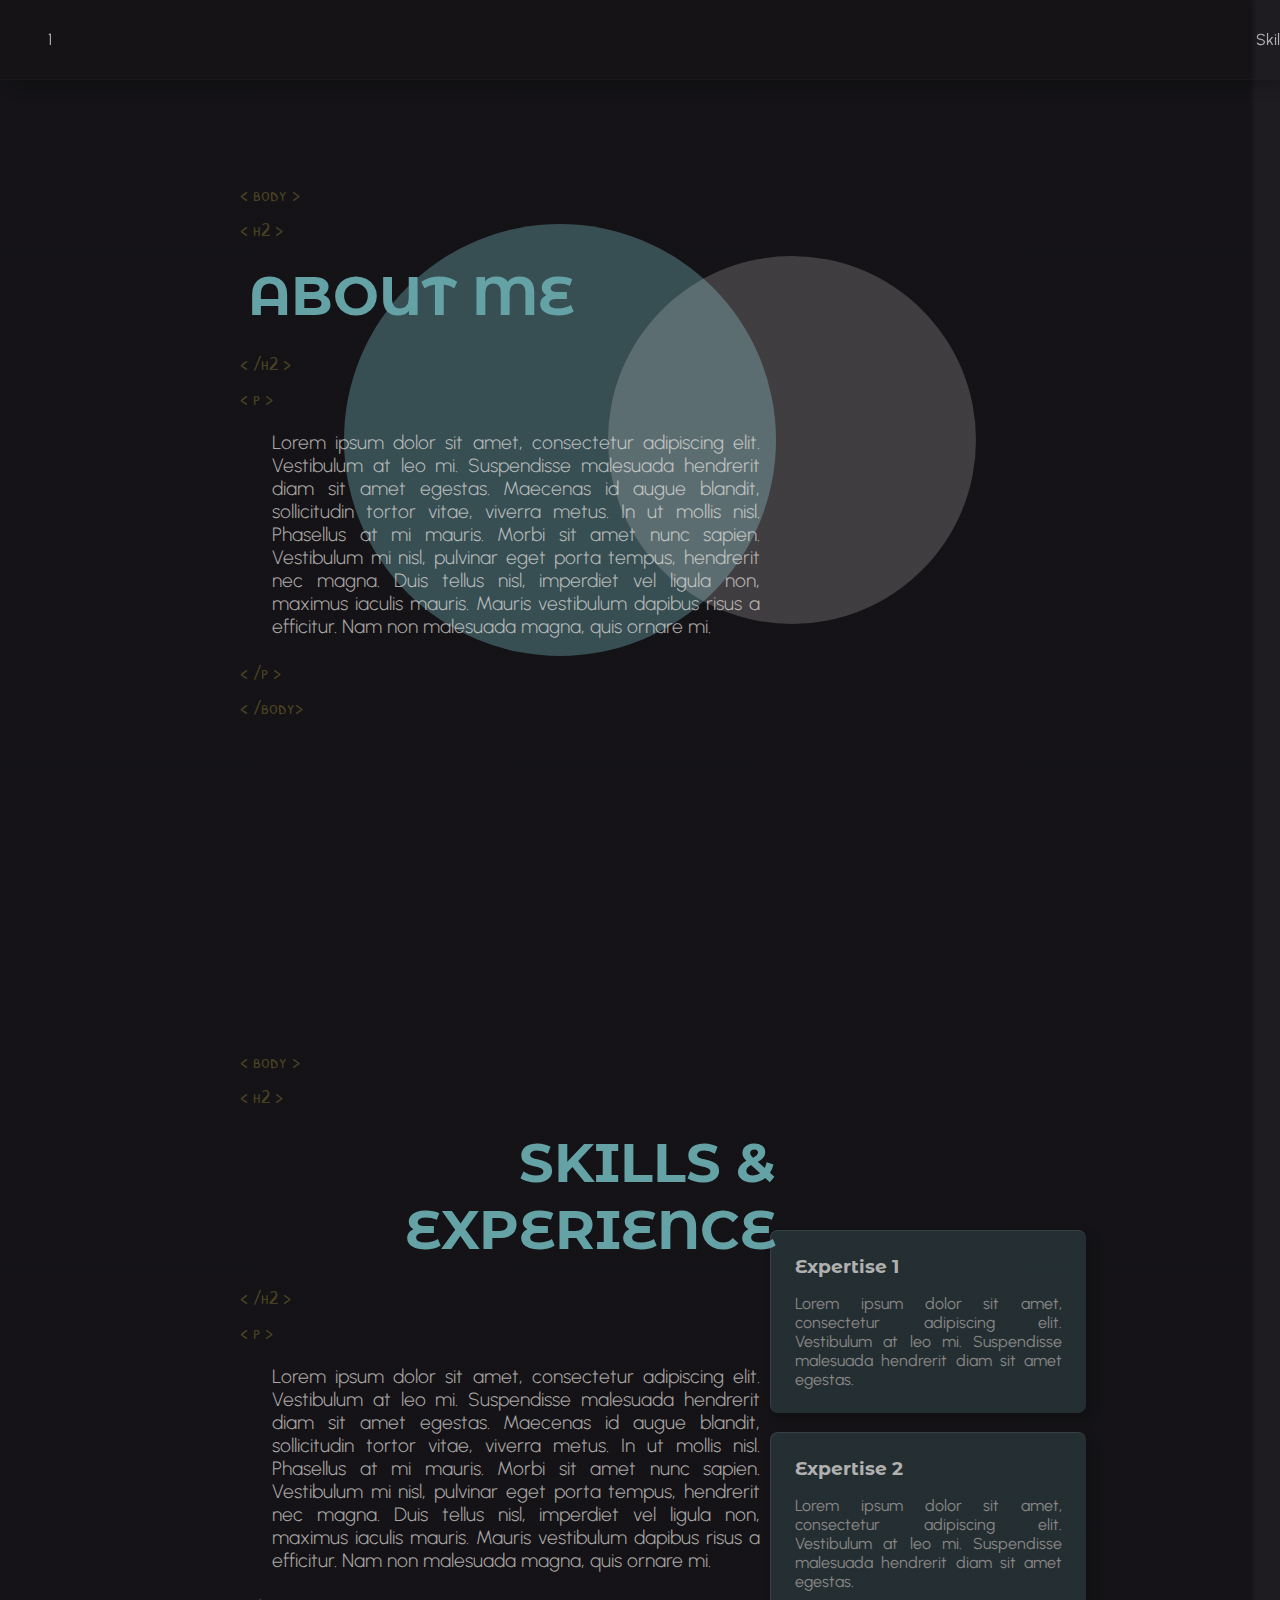
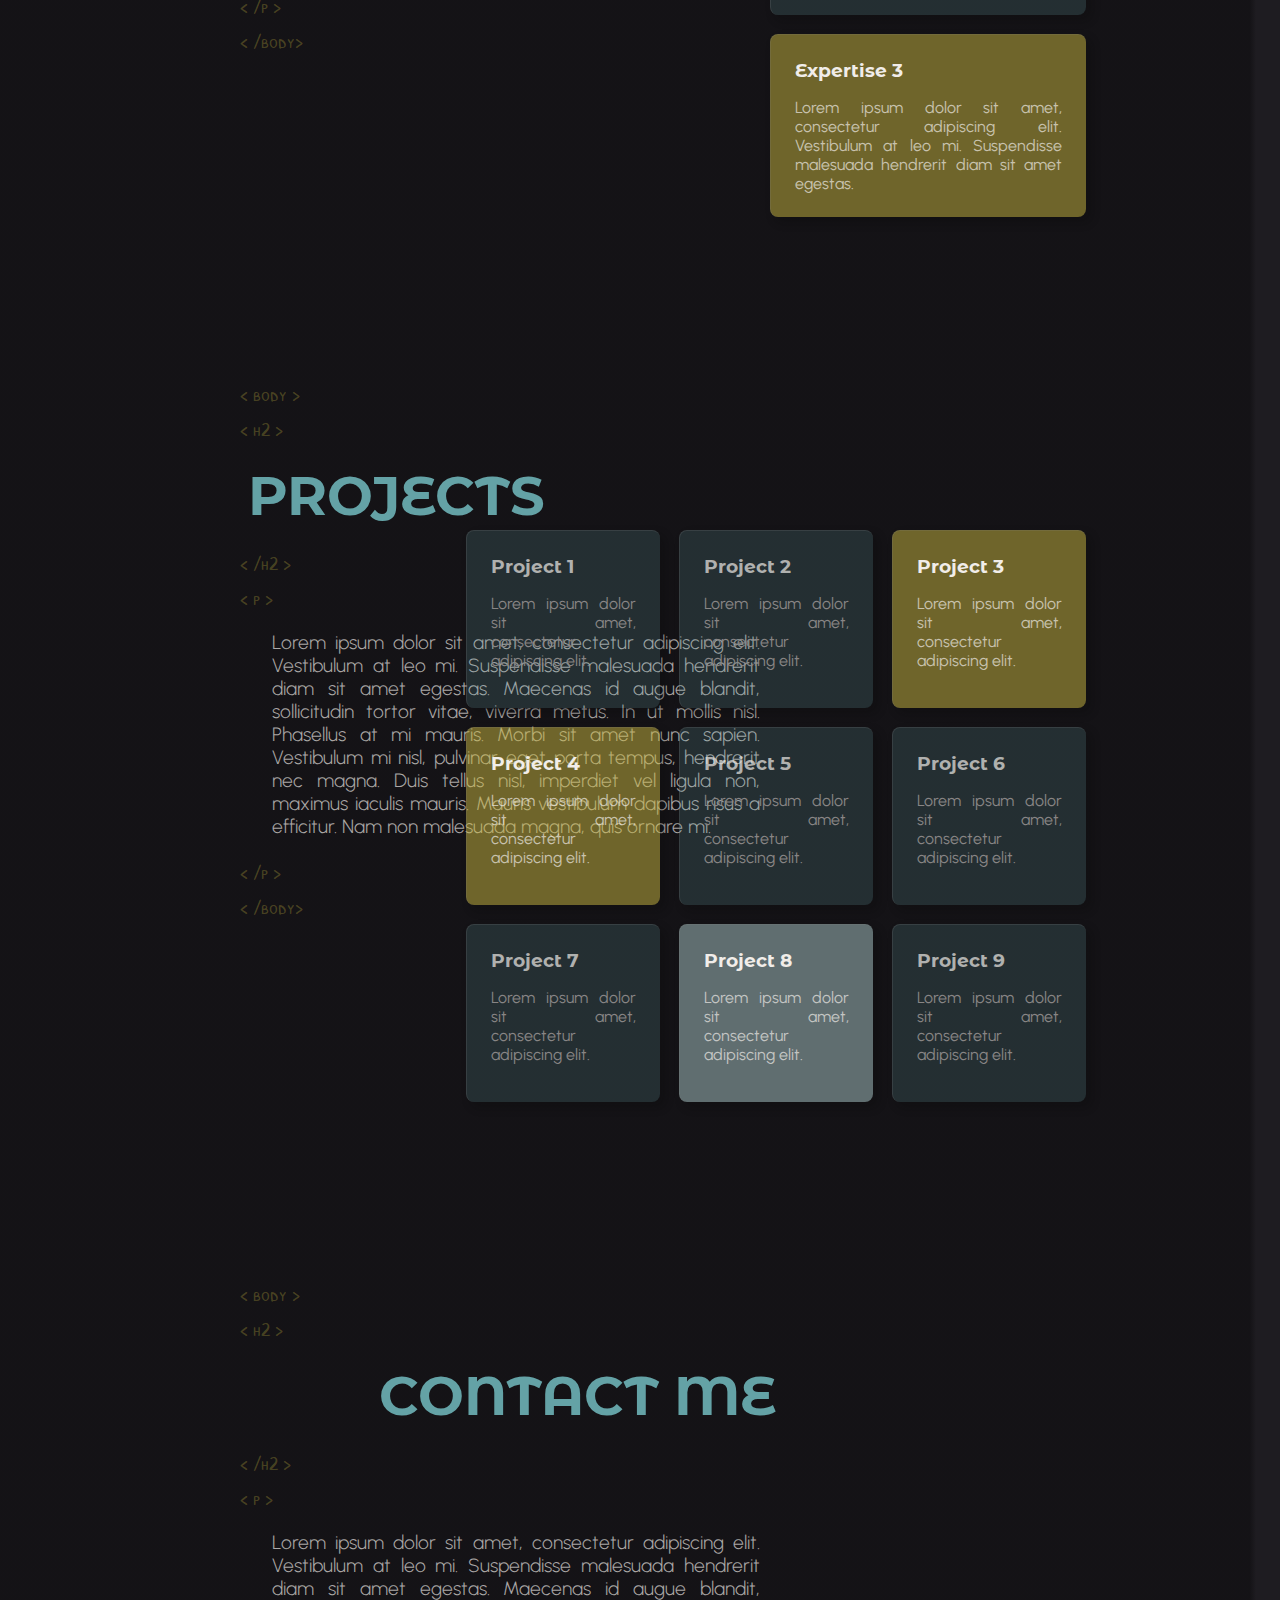
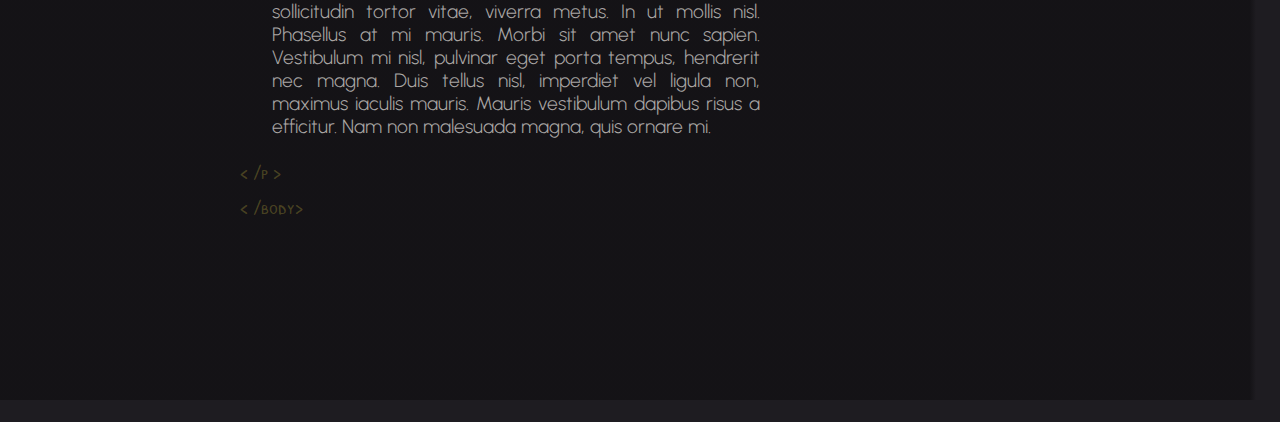
==== src/index.html @ d0320db0 "1rst version, two sided" ====
<!DOCTYPE html>
<html lang="en">
  <head>
    <meta charset="UTF-8" />
    <meta http-equiv="X-UA-Compatible" content="IE=edge" />
    <meta name="viewport" content="width=device-width, initial-scale=1.0" />
    <title>Porfolio | Noelia Ábalo</title>
    <link rel="stylesheet" href="index.css" />

    <link rel="preconnect" href="https://fonts.googleapis.com" />
    <link rel="preconnect" href="https://fonts.gstatic.com" crossorigin />
    <link
      href="https://fonts.googleapis.com/css2?family=Albert+Sans&family=Amatic+SC&family=Montserrat+Alternates&family=Roboto&family=Urbanist&display=swap"
      rel="stylesheet"
    />
  </head>

  <body>
    <header>
      <section class="nav-bar">
        <ul class="navbar-container r-sec">
          <li>1</li>
        </ul>
        <ul class="navbar-container l-sec">
          <li>Skills</li>
          <li>Projects</li>
          <li>Contact</li>
          <li>Resume</li>
        </ul>
      </section>
    </header>

    <main>
      <section class="main-page">
        <div class="grid-graphic">
          <div class="C1"></div>
          <div class="C2"></div>
        </div>
        <div class="r-sec">
          <div class="content-frame">
            <p class="back-text">< body ></p>
            <p class="back-text">< h2 ></p>

            <h2 class="title">ABOUT ME</h2>

            <p class="back-text">< /h2 ></p>
            <p class="back-text">< p ></p>
            <p class="content">
              Lorem ipsum dolor sit amet, consectetur adipiscing elit. Vestibulum at leo mi. Suspendisse malesuada
              hendrerit diam sit amet egestas. Maecenas id augue blandit, sollicitudin tortor vitae, viverra metus. In
              ut mollis nisl. Phasellus at mi mauris. Morbi sit amet nunc sapien. Vestibulum mi nisl, pulvinar eget
              porta tempus, hendrerit nec magna. Duis tellus nisl, imperdiet vel ligula non, maximus iaculis mauris.
              Mauris vestibulum dapibus risus a efficitur. Nam non malesuada magna, quis ornare mi.
            </p>
            <p class="back-text">< /p ></p>
            <p class="back-text">< /body></p>
          </div>
        </div>
      </section>

      <section class="skills-page">
        <div class="r-sec">
          <div class="content-frame">
            <p class="back-text">< body ></p>
            <p class="back-text">< h2 ></p>

            <h2 class="title reverse">SKILLS & EXPERIENCE</h2>

            <p class="back-text">< /h2 ></p>
            <p class="back-text">< p ></p>
            <p class="content">
              Lorem ipsum dolor sit amet, consectetur adipiscing elit. Vestibulum at leo mi. Suspendisse malesuada
              hendrerit diam sit amet egestas. Maecenas id augue blandit, sollicitudin tortor vitae, viverra metus. In
              ut mollis nisl. Phasellus at mi mauris. Morbi sit amet nunc sapien. Vestibulum mi nisl, pulvinar eget
              porta tempus, hendrerit nec magna. Duis tellus nisl, imperdiet vel ligula non, maximus iaculis mauris.
              Mauris vestibulum dapibus risus a efficitur. Nam non malesuada magna, quis ornare mi.
            </p>
            <p class="back-text">< /p ></p>
            <p class="back-text">< /body></p>
          </div>
        </div>
        <div class="block">
          <div class="block-expert">
            <div class="card exp">
              <h3>Expertise 1</h3>
              <p>
                Lorem ipsum dolor sit amet, consectetur adipiscing elit. Vestibulum at leo mi. Suspendisse malesuada
                hendrerit diam sit amet egestas.
              </p>
            </div>
            <div class="card exp">
              <h3>Expertise 2</h3>
              <p>
                Lorem ipsum dolor sit amet, consectetur adipiscing elit. Vestibulum at leo mi. Suspendisse malesuada
                hendrerit diam sit amet egestas.
              </p>
            </div>
            <div class="card exp accent">
              <h3 class="accent">Expertise 3</h3>
              <p class="accent">
                Lorem ipsum dolor sit amet, consectetur adipiscing elit. Vestibulum at leo mi. Suspendisse malesuada
                hendrerit diam sit amet egestas.
              </p>
            </div>
          </div>
        </div>
      </section>

      <section class="projects-page">
        <div class="r-sec">
          <div class="content-frame">
            <p class="back-text">< body ></p>
            <p class="back-text">< h2 ></p>

            <h2 class="title">PROJECTS</h2>

            <p class="back-text">< /h2 ></p>
            <p class="back-text">< p ></p>
            <p class="content">
              Lorem ipsum dolor sit amet, consectetur adipiscing elit. Vestibulum at leo mi. Suspendisse malesuada
              hendrerit diam sit amet egestas. Maecenas id augue blandit, sollicitudin tortor vitae, viverra metus. In
              ut mollis nisl. Phasellus at mi mauris. Morbi sit amet nunc sapien. Vestibulum mi nisl, pulvinar eget
              porta tempus, hendrerit nec magna. Duis tellus nisl, imperdiet vel ligula non, maximus iaculis mauris.
              Mauris vestibulum dapibus risus a efficitur. Nam non malesuada magna, quis ornare mi.
            </p>
            <p class="back-text">< /p ></p>
            <p class="back-text">< /body></p>
          </div>
        </div>
        <div class="block">
          <div class="block-projects">
            <div class="card project">
              <h3>Project 1</h3>
              <p>Lorem ipsum dolor sit amet, consectetur adipiscing elit.</p>
            </div>
            <div class="card project">
              <h3>Project 2</h3>
              <p>Lorem ipsum dolor sit amet, consectetur adipiscing elit.</p>
            </div>
            <div class="card project accent">
              <h3 class="accent">Project 3</h3>
              <p class="accent">Lorem ipsum dolor sit amet, consectetur adipiscing elit.</p>
            </div>
            <div class="card project accent">
              <h3 class="accent">Project 4</h3>
              <p class="accent">Lorem ipsum dolor sit amet, consectetur adipiscing elit.</p>
            </div>
            <div class="card project">
              <h3>Project 5</h3>
              <p>Lorem ipsum dolor sit amet, consectetur adipiscing elit.</p>
            </div>
            <div class="card project">
              <h3>Project 6</h3>
              <p>Lorem ipsum dolor sit amet, consectetur adipiscing elit.</p>
            </div>
            <div class="card project">
              <h3>Project 7</h3>
              <p>Lorem ipsum dolor sit amet, consectetur adipiscing elit.</p>
            </div>
            <div class="card project accent-2">
              <h3 class="accent">Project 8</h3>
              <p class="accent">Lorem ipsum dolor sit amet, consectetur adipiscing elit.</p>
            </div>
            <div class="card project">
              <h3>Project 9</h3>
              <p>Lorem ipsum dolor sit amet, consectetur adipiscing elit.</p>
            </div>
          </div>
        </div>
      </section>

      <section class="contact-page">
        <div class="block">
          <div class="block-maps card"></div>
        </div>
        <div class="r-sec">
          <div class="content-frame">
            <p class="back-text">< body ></p>
            <p class="back-text">< h2 ></p>

            <h2 class="title reverse">CONTACT ME</h2>

            <p class="back-text">< /h2 ></p>
            <p class="back-text">< p ></p>
            <p class="content">
              Lorem ipsum dolor sit amet, consectetur adipiscing elit. Vestibulum at leo mi. Suspendisse malesuada
              hendrerit diam sit amet egestas. Maecenas id augue blandit, sollicitudin tortor vitae, viverra metus. In
              ut mollis nisl. Phasellus at mi mauris. Morbi sit amet nunc sapien. Vestibulum mi nisl, pulvinar eget
              porta tempus, hendrerit nec magna. Duis tellus nisl, imperdiet vel ligula non, maximus iaculis mauris.
              Mauris vestibulum dapibus risus a efficitur. Nam non malesuada magna, quis ornare mi.
            </p>
            <p class="back-text">< /p ></p>
            <p class="back-text">< /body></p>
          </div>
        </div>
      </section>
    </main>

    <footer></footer>
  </body>
</html>
---- src/index.css ----
@import './styles/color-scheme.css';
@import './styles/nav-bar.css';
@import './styles/cards-graphics.css';
@import url('https://fonts.googleapis.com/css2?family=Albert+Sans&family=Patrick+Hand+SC&family=Amatic+SC&family=Montserrat+Alternates&family=Roboto&family=Urbanist:wght@300;400&display=swap');

/*  GENERALS  */
* {
  box-sizing: border-box;
  margin: 0;
  padding: 0;
}
body {
  display: flex;
  flex-direction: column;
  justify-content: center;
  width: 100%;
  background-color: var(--primary);
  overflow-x: hidden;
}
*[class*='-page'] {
  display: flex;
  width: 100%;
  height: 100vh;
}

/*  BACKGROUND LAYOUT  */
.r-sec {
  display: flex;
  align-items: center;
  height: 100%;
  min-width: 78.5rem;
  width: 78.5rem;
  background-image: linear-gradient(90deg, var(--primary-dark-50) 99.5%, transparent);
}
.l-sec {
  display: flex;
  flex: 100%;
}

/*  CONTENT PARAGRAPH */
.content-frame {
  display: flex;
  flex-direction: column;
  width: 600px;
  margin-top: 0rem;
  margin-left: 14rem;
  position: relative;
}
.back-text {
  color: var(--accent-30);
  font-family: var(--font-casual);
  padding: 0.25rem 1rem 0.25rem 1rem;
  font-size: 1.25rem;
}
.title {
  font-family: var(--font-accent);
  color: var(--secondary);
  font-size: 3.4rem;
  padding: 1rem 1.5rem 1rem 1.5rem;
}
.content {
  text-align: justify;
  font-size: 1.2rem;
  padding: 1rem 4rem 1rem 3rem;
  color: var(--baseline-70);
  font-family: var(--font-primary);
  font-weight: 300;
}
.reverse {
  padding: 1rem 3rem 1rem 1.5rem;
  direction: rtl;
}
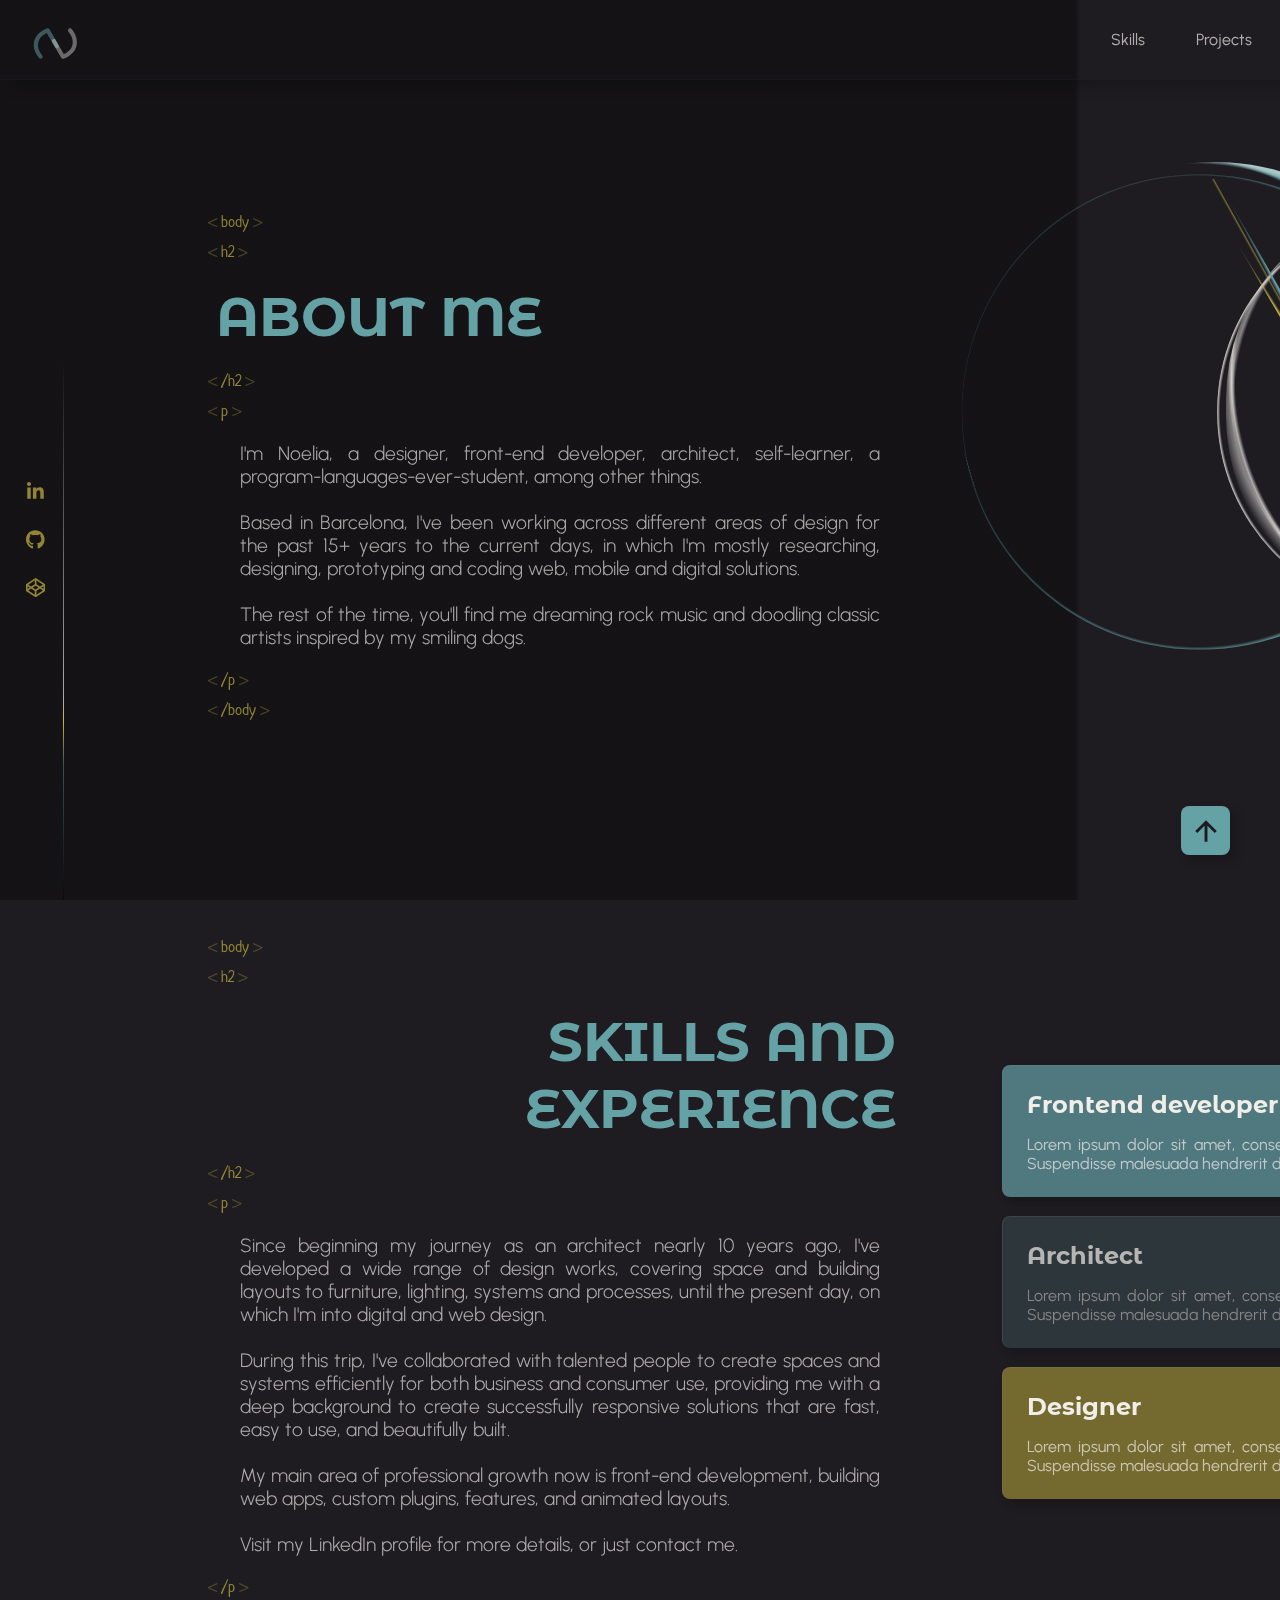
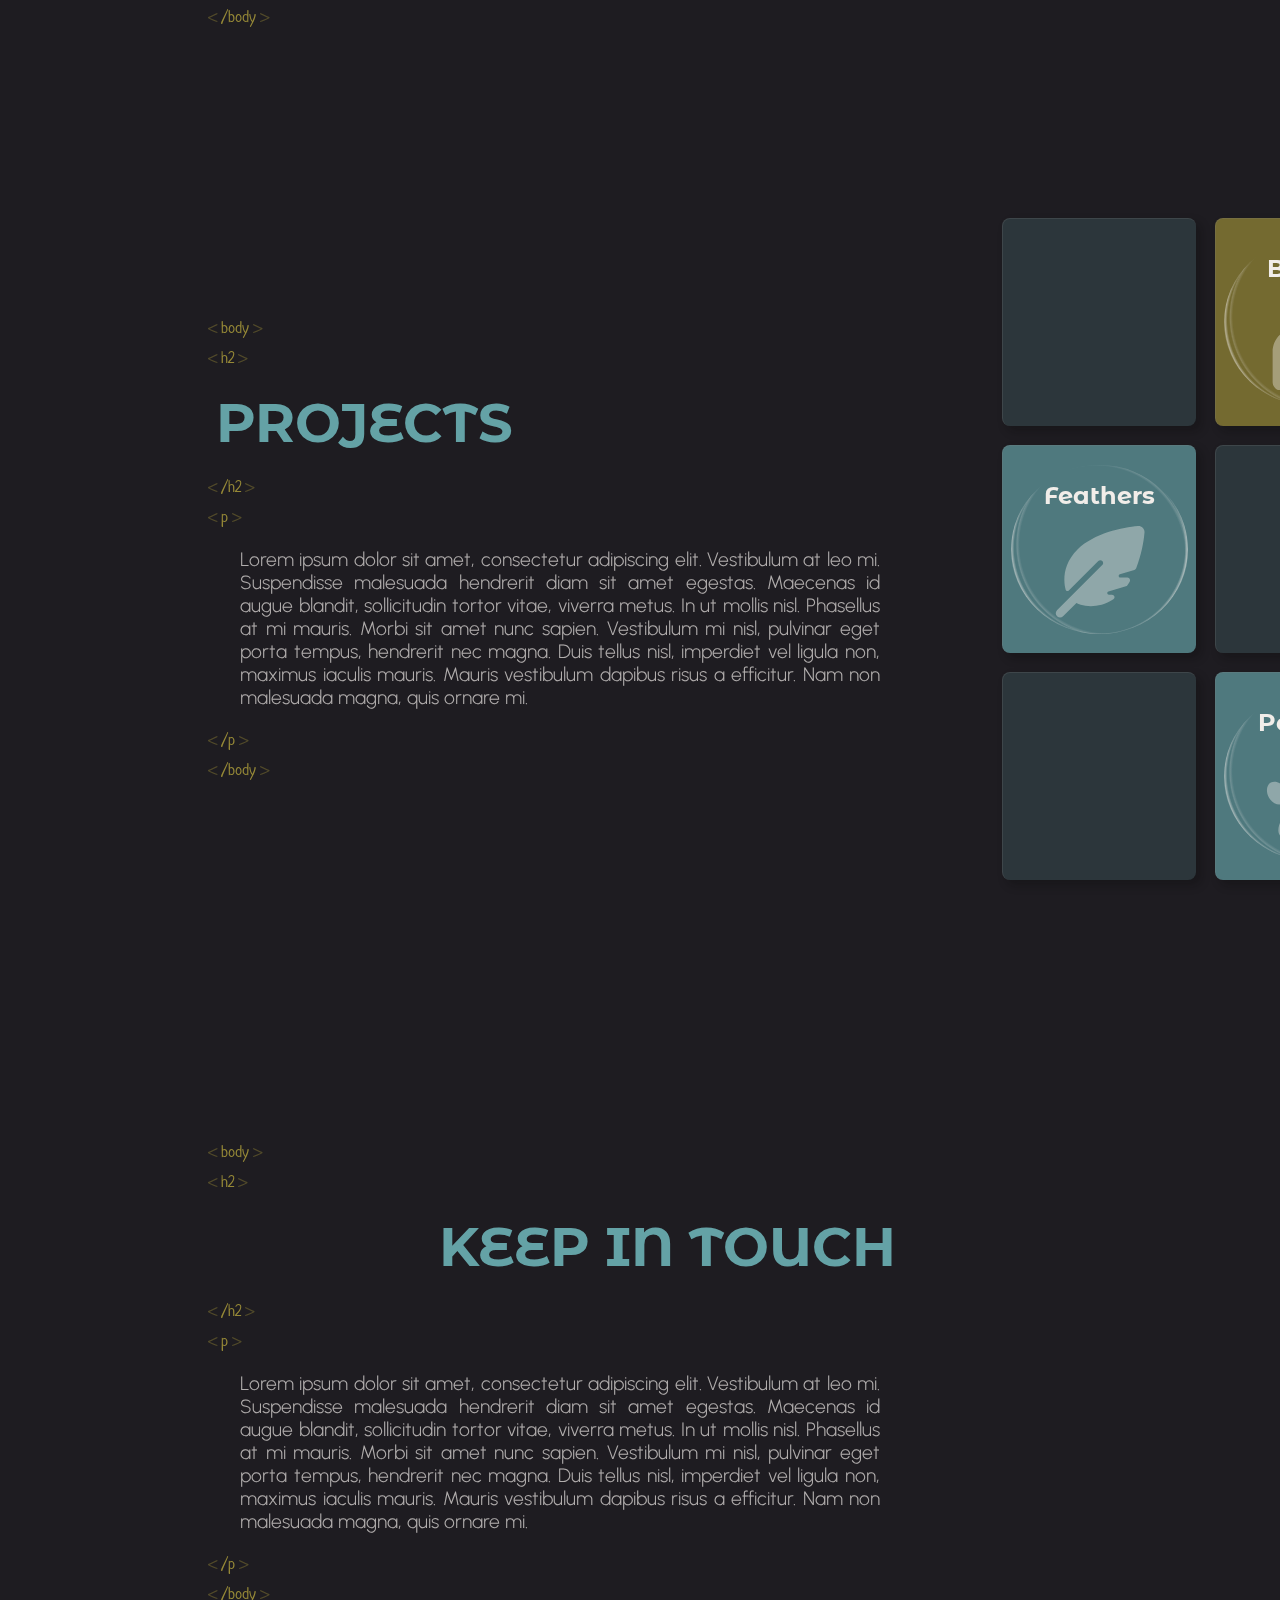
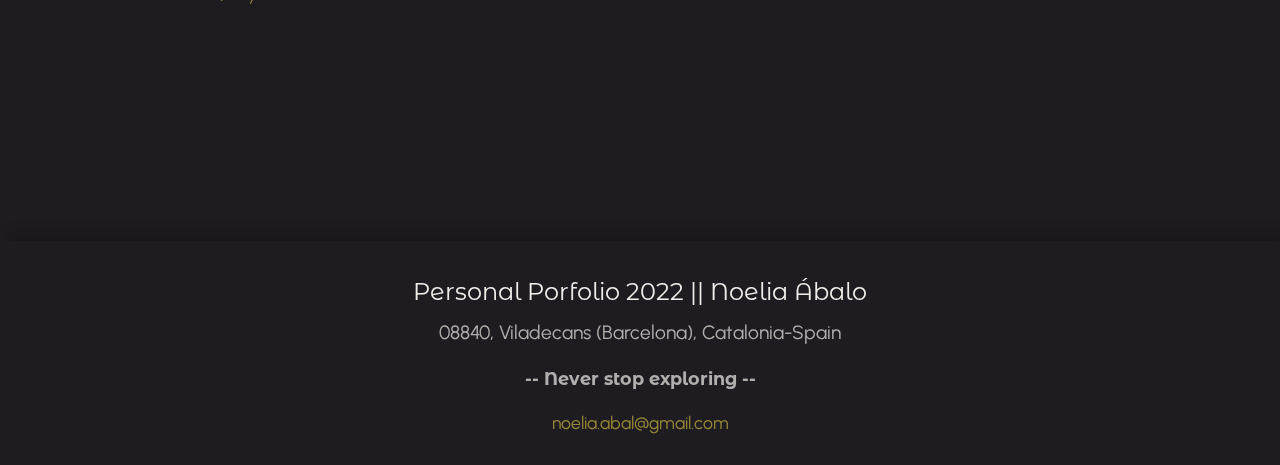
==== commit 581255db: "Layout sketch" ====
--- a/src/index.html
+++ b/src/index.html
@@ -10,8 +10,12 @@
     <link rel="preconnect" href="https://fonts.googleapis.com" />
     <link rel="preconnect" href="https://fonts.gstatic.com" crossorigin />
     <link
-      href="https://fonts.googleapis.com/css2?family=Albert+Sans&family=Amatic+SC&family=Montserrat+Alternates&family=Roboto&family=Urbanist&display=swap"
+      href="https://fonts.googleapis.com/css2?family=Albert+Sans&family=Amatic+SC&family=Montserrat+Alternates&family=Neucha&family=Patrick+Hand+SC&family=Roboto&family=Urbanist:wght@300;400&display=swap"
       rel="stylesheet"
+    />
+    <link
+      rel="stylesheet"
+      href="https://fonts.googleapis.com/css2?family=Material+Symbols+Outlined:opsz,wght,FILL,GRAD@20..48,100..700,0..1,-50..200"
     />
   </head>
 
@@ -19,32 +23,168 @@
     <header>
       <section class="nav-bar">
         <ul class="navbar-container r-sec">
-          <li>1</li>
+          <li>
+            <a href="#main">
+              <svg class="logo" viewBox="-25 -100 712 712">
+                <g
+                  inkscape:groupmode="layer"
+                  id="layer1"
+                  inkscape:label="Layer 1"
+                  transform="rotate(15,113.74948,6.2664893)"
+                >
+                  <path
+                    class="path1"
+                    d="m 221.49824,436.90435 c -7.7,1.3 -15.6,-0.5 -22.1,-5 -83.12994,-58.7 -128.959902,-136.4 -128.959902,-219.5 0,-81.4 45.829962,-158.959958 128.959902,-217.6899573 5.7,-4.009998 12.6,-5.8799977 19.6,-5.2899977 6.9,0.5899997 13.4,3.5999987 18.3,8.5099973 l 183.4,182.6699577 c 5.6,5.5 8.7,13 8.7,20.9 0.1,6.9 -3,15.3 -8.6,20.9 -5.5,5.5 -13,8.7 -20.9,8.7 -7.8,0 -16.2,-3.1 -20.9,-8.6 l -165.1,-164.499957 c -54.6,45.199967 -84.26995,99.199957 -84.26995,154.399957 0,63.4 36.86995,124 103.06995,171.1 7.3,4.6 11.6,11.4 13,19.2 1.3,7.7 -0.5,15.7 -5,22.1 -4.5,6.4 -11.4,10.7 -19.2,12.1 z"
+                    id="path2-2"
+                    sodipodi:nodetypes="ccscccccssccsccsc"
+                    fill="#64a1a680"
+                  />
+                  <path
+                    class="path2"
+                    d="m 519.45133,-92.804154 c 7.7,-1.3 15.6,0.5 22.1,5 83.13,58.700005 128.96,136.400009 128.96,219.499934 0,81.4 -45.83,158.95999 -128.96,217.68999 -5.7,4.01 -12.6,5.88 -19.6,5.29 -6.9,-0.59 -13.4,-3.6 -18.3,-8.51 l -183.4,-182.66999 c -5.6,-5.5 -8.7,-13 -8.7,-20.9 -0.1,-6.9 3,-15.3 8.6,-20.9 5.5,-5.5 13,-8.7 20.9,-8.7 7.8,0 16.2,3.1 20.9,8.6 l 165.1,164.5 c 54.6,-45.2 84.27,-99.2 84.27,-154.4 0,-63.399929 -36.87,-123.9999263 -103.07,-171.099929 -7.3,-4.6 -11.6,-11.4 -13,-19.2 -1.3,-7.7 0.5,-15.7 5,-22.100005 4.5,-6.4 11.4,-10.7 19.2,-12.1 z"
+                    id="path1104"
+                    sodipodi:nodetypes="ccscccccssccsccsc"
+                    fill="#f1ede966"
+                  />
+                </g>
+              </svg>
+            </a>
+          </li>
         </ul>
         <ul class="navbar-container l-sec">
-          <li>Skills</li>
-          <li>Projects</li>
-          <li>Contact</li>
-          <li>Resume</li>
+          <li><a href="#skills">Skills</a></li>
+          <li><a href="#projects">Projects</a></li>
+          <li><a href="#contact">Contact</a></li>
+          <li><a href="#contact">Resume</a></li>
         </ul>
       </section>
     </header>
 
-    <main>
-      <section class="main-page">
-        <div class="grid-graphic">
-          <div class="C1"></div>
-          <div class="C2"></div>
-        </div>
-        <div class="r-sec">
+    <main class="wrapper">
+      <div class="background">
+        <div class="r-sec"></div>
+        <div class="l-sec"></div>
+      </div>
+      <div class="social-bar">
+        <ul class="social-container">
+          <li class="linkedin-icon">
+            <svg xmlns="http://www.w3.org/2000/svg" viewBox="0 0 448 512">
+              <!--! Font Awesome Pro 6.2.0 by @fontawesome - https://fontawesome.com License - https://fontawesome.com/license (Commercial License) Copyright 2022 Fonticons, Inc. -->
+              <path
+                d="M100.28 448H7.4V148.9h92.88zM53.79 108.1C24.09 108.1 0 83.5 0 53.8a53.79 53.79 0 0 1 107.58 0c0 29.7-24.1 54.3-53.79 54.3zM447.9 448h-92.68V302.4c0-34.7-.7-79.2-48.29-79.2-48.29 0-55.69 37.7-55.69 76.7V448h-92.78V148.9h89.08v40.8h1.3c12.4-23.5 42.69-48.3 87.88-48.3 94 0 111.28 61.9 111.28 142.3V448z"
+              />
+            </svg>
+          </li>
+          <li class="github-icon">
+            <svg xmlns="http://www.w3.org/2000/svg" viewBox="0 0 496 512">
+              <!--! Font Awesome Pro 6.2.0 by @fontawesome - https://fontawesome.com License - https://fontawesome.com/license (Commercial License) Copyright 2022 Fonticons, Inc. -->
+              <path
+                d="M165.9 397.4c0 2-2.3 3.6-5.2 3.6-3.3.3-5.6-1.3-5.6-3.6 0-2 2.3-3.6 5.2-3.6 3-.3 5.6 1.3 5.6 3.6zm-31.1-4.5c-.7 2 1.3 4.3 4.3 4.9 2.6 1 5.6 0 6.2-2s-1.3-4.3-4.3-5.2c-2.6-.7-5.5.3-6.2 2.3zm44.2-1.7c-2.9.7-4.9 2.6-4.6 4.9.3 2 2.9 3.3 5.9 2.6 2.9-.7 4.9-2.6 4.6-4.6-.3-1.9-3-3.2-5.9-2.9zM244.8 8C106.1 8 0 113.3 0 252c0 110.9 69.8 205.8 169.5 239.2 12.8 2.3 17.3-5.6 17.3-12.1 0-6.2-.3-40.4-.3-61.4 0 0-70 15-84.7-29.8 0 0-11.4-29.1-27.8-36.6 0 0-22.9-15.7 1.6-15.4 0 0 24.9 2 38.6 25.8 21.9 38.6 58.6 27.5 72.9 20.9 2.3-16 8.8-27.1 16-33.7-55.9-6.2-112.3-14.3-112.3-110.5 0-27.5 7.6-41.3 23.6-58.9-2.6-6.5-11.1-33.3 2.6-67.9 20.9-6.5 69 27 69 27 20-5.6 41.5-8.5 62.8-8.5s42.8 2.9 62.8 8.5c0 0 48.1-33.6 69-27 13.7 34.7 5.2 61.4 2.6 67.9 16 17.7 25.8 31.5 25.8 58.9 0 96.5-58.9 104.2-114.8 110.5 9.2 7.9 17 22.9 17 46.4 0 33.7-.3 75.4-.3 83.6 0 6.5 4.6 14.4 17.3 12.1C428.2 457.8 496 362.9 496 252 496 113.3 383.5 8 244.8 8zM97.2 352.9c-1.3 1-1 3.3.7 5.2 1.6 1.6 3.9 2.3 5.2 1 1.3-1 1-3.3-.7-5.2-1.6-1.6-3.9-2.3-5.2-1zm-10.8-8.1c-.7 1.3.3 2.9 2.3 3.9 1.6 1 3.6.7 4.3-.7.7-1.3-.3-2.9-2.3-3.9-2-.6-3.6-.3-4.3.7zm32.4 35.6c-1.6 1.3-1 4.3 1.3 6.2 2.3 2.3 5.2 2.6 6.5 1 1.3-1.3.7-4.3-1.3-6.2-2.2-2.3-5.2-2.6-6.5-1zm-11.4-14.7c-1.6 1-1.6 3.6 0 5.9 1.6 2.3 4.3 3.3 5.6 2.3 1.6-1.3 1.6-3.9 0-6.2-1.4-2.3-4-3.3-5.6-2z"
+              />
+            </svg>
+          </li>
+          <li class="codepen-icon">
+            <svg xmlns="http://www.w3.org/2000/svg" viewBox="0 0 512 512">
+              <!--! Font Awesome Pro 6.2.0 by @fontawesome - https://fontawesome.com License - https://fontawesome.com/license (Commercial License) Copyright 2022 Fonticons, Inc. -->
+              <path
+                d="M502.285 159.704l-234-156c-7.987-4.915-16.511-4.96-24.571 0l-234 156C3.714 163.703 0 170.847 0 177.989v155.999c0 7.143 3.714 14.286 9.715 18.286l234 156.022c7.987 4.915 16.511 4.96 24.571 0l234-156.022c6-3.999 9.715-11.143 9.715-18.286V177.989c-.001-7.142-3.715-14.286-9.716-18.285zM278 63.131l172.286 114.858-76.857 51.429L278 165.703V63.131zm-44 0v102.572l-95.429 63.715-76.857-51.429L234 63.131zM44 219.132l55.143 36.857L44 292.846v-73.714zm190 229.715L61.714 333.989l76.857-51.429L234 346.275v102.572zm22-140.858l-77.715-52 77.715-52 77.715 52-77.715 52zm22 140.858V346.275l95.429-63.715 76.857 51.429L278 448.847zm190-156.001l-55.143-36.857L468 219.132v73.714z"
+              />
+            </svg>
+          </li>
+        </ul>
+        <div class="line"></div>
+      </div>
+
+      <div class="c-area">
+        <section id="main" class="main-page">
           <div class="content-frame">
-            <p class="back-text">< body ></p>
-            <p class="back-text">< h2 ></p>
+            <p class="back-text">< <span>body</span> ></p>
+            <p class="back-text">< <span>h2</span> ></p>
 
             <h2 class="title">ABOUT ME</h2>
 
-            <p class="back-text">< /h2 ></p>
-            <p class="back-text">< p ></p>
+            <p class="back-text">< <span>/h2</span> ></p>
+            <p class="back-text">< <span>p </span>></p>
+            <p class="content">
+              I'm Noelia, a designer, front-end developer, architect, self-learner, a program-languages-ever-student,
+              among other things. <br /><br />
+              Based in Barcelona, I've been working across different areas of design for the past 15+ years to the
+              current days, in which I'm mostly researching, designing, prototyping and coding web, mobile and digital
+              solutions.
+              <br /><br />
+              The rest of the time, you'll find me dreaming rock music and doodling classic artists inspired by my
+              smiling dogs.
+            </p>
+            <p class="back-text">< <span>/p </span>></p>
+            <p class="back-text">< <span>/body </span>></p>
+          </div>
+          <div class="grid-graphic">
+            <div class="C1"></div>
+            <div class="C2"></div>
+            <div class="L1"></div>
+            <div class="L2"></div>
+            <div class="LD"></div>
+          </div>
+        </section>
+
+        <section id="skills" class="skills-page">
+          <div class="content-frame">
+            <p class="back-text">< <span>body</span> ></p>
+            <p class="back-text">< <span>h2</span> ></p>
+
+            <h2 class="title reverse">SKILLS AND EXPERIENCE</h2>
+
+            <p class="back-text">< <span>/h2</span> ></p>
+            <p class="back-text">< <span>p </span>></p>
+            <p class="content">
+              Since beginning my journey as an architect nearly 10 years ago, I've developed a wide range of design
+              works, covering space and building layouts to furniture, lighting, systems and processes, until the
+              present day, on which I'm into digital and web design.<br /><br />
+              During this trip, I've collaborated with talented people to create spaces and systems efficiently for both
+              business and consumer use, providing me with a deep background to create successfully responsive solutions
+              that are fast, easy to use, and beautifully built.<br /><br />
+              My main area of professional growth now is front-end development, building web apps, custom plugins,
+              features, and animated layouts.<br /><br />
+              Visit my LinkedIn profile for more details, or just contact me.
+            </p>
+            <p class="back-text">< <span>/p </span>></p>
+            <p class="back-text">< <span>/body </span>></p>
+          </div>
+
+          <div class="block-expert">
+            <div class="card exp accent-2">
+              <h3 class="accent">Frontend developer</h3>
+              <p class="accent">
+                Lorem ipsum dolor sit amet, consectetur adipiscing elit. Vestibulum at leo mi. Suspendisse malesuada
+                hendrerit diam sit amet egestas.
+              </p>
+            </div>
+            <div class="card exp">
+              <h3>Architect</h3>
+              <p>
+                Lorem ipsum dolor sit amet, consectetur adipiscing elit. Vestibulum at leo mi. Suspendisse malesuada
+                hendrerit diam sit amet egestas.
+              </p>
+            </div>
+            <div class="card exp accent">
+              <h3 class="accent">Designer</h3>
+              <p class="accent">
+                Lorem ipsum dolor sit amet, consectetur adipiscing elit. Vestibulum at leo mi. Suspendisse malesuada
+                hendrerit diam sit amet egestas.
+              </p>
+            </div>
+          </div>
+        </section>
+
+        <section id="projects" class="projects-page">
+          <div class="content-frame">
+            <p class="back-text">< <span>body</span> ></p>
+            <p class="back-text">< <span>h2</span> ></p>
+
+            <h2 class="title">PROJECTS</h2>
+
+            <p class="back-text">< <span>/h2</span> ></p>
+            <p class="back-text">< <span>p </span>></p>
             <p class="content">
               Lorem ipsum dolor sit amet, consectetur adipiscing elit. Vestibulum at leo mi. Suspendisse malesuada
               hendrerit diam sit amet egestas. Maecenas id augue blandit, sollicitudin tortor vitae, viverra metus. In
@@ -52,22 +192,71 @@
               porta tempus, hendrerit nec magna. Duis tellus nisl, imperdiet vel ligula non, maximus iaculis mauris.
               Mauris vestibulum dapibus risus a efficitur. Nam non malesuada magna, quis ornare mi.
             </p>
-            <p class="back-text">< /p ></p>
-            <p class="back-text">< /body></p>
-          </div>
-        </div>
-      </section>
-
-      <section class="skills-page">
-        <div class="r-sec">
+            <p class="back-text">< <span>/p </span>></p>
+            <p class="back-text">< <span>/body </span>></p>
+          </div>
+          <div class="block-projects">
+            <div class="card project"></div>
+            <div class="card project accent">
+              <div class="icon-frame">
+                <h3 class="accent">Booker</h3>
+                <svg xmlns="http://www.w3.org/2000/svg" viewBox="0 0 448 512">
+                  <!--! Font Awesome Pro 6.2.0 by @fontawesome - https://fontawesome.com License - https://fontawesome.com/license (Commercial License) Copyright 2022 Fonticons, Inc. -->
+                  <path
+                    d="M224 96c0-53 43-96 96-96h38.4C407.9 0 448 40.1 448 89.6V176v16V376c0 75.1-60.9 136-136 136s-136-60.9-136-136V296c0-22.1-17.9-40-40-40s-40 17.9-40 40V464c0 26.5-21.5 48-48 48s-48-21.5-48-48V296c0-75.1 60.9-136 136-136s136 60.9 136 136v80c0 22.1 17.9 40 40 40s40-17.9 40-40V192H320c-53 0-96-43-96-96zm144-8c0-13.3-10.7-24-24-24s-24 10.7-24 24s10.7 24 24 24s24-10.7 24-24z"
+                  />
+                </svg>
+              </div>
+            </div>
+            <div class="card project accent-2">
+              <div class="icon-frame">
+                <h3 class="accent">Zolzar</h3>
+                <svg xmlns="http://www.w3.org/2000/svg" viewBox="0 0 512 512">
+                  <!--! Font Awesome Pro 6.2.0 by @fontawesome - https://fontawesome.com License - https://fontawesome.com/license (Commercial License) Copyright 2022 Fonticons, Inc. -->
+                  <path
+                    d="M96 256H128V512H0V352H32V320H64V288H96V256zM512 352V512H384V256H416V288H448V320H480V352H512zM320 64H352V448H320V416H192V448H160V64H192V32H224V0H288V32H320V64zM288 128H224V192H288V128z"
+                  />
+                </svg>
+              </div>
+            </div>
+            <div class="card project accent-2">
+              <div class="icon-frame">
+                <h3 class="accent">Feathers</h3>
+                <svg xmlns="http://www.w3.org/2000/svg" viewBox="0 0 512 512">
+                  <!--! Font Awesome Pro 6.2.0 by @fontawesome - https://fontawesome.com License - https://fontawesome.com/license (Commercial License) Copyright 2022 Fonticons, Inc. -->
+                  <path
+                    d="M278.5 215.6L23 471c-9.4 9.4-9.4 24.6 0 33.9s24.6 9.4 33.9 0l74.8-74.8c7.4 4.6 15.3 8.2 23.8 10.5C200.3 452.8 270 454.5 338 409.4c12.2-8.1 5.8-25.4-8.8-25.4l-16.1 0c-5.1 0-9.2-4.1-9.2-9.2c0-4.1 2.7-7.6 6.5-8.8l97.7-29.3c3.4-1 6.4-3.1 8.4-6.1c4.4-6.4 8.6-12.9 12.6-19.6c6.2-10.3-1.5-23-13.5-23l-38.6 0c-5.1 0-9.2-4.1-9.2-9.2c0-4.1 2.7-7.6 6.5-8.8l80.9-24.3c4.6-1.4 8.4-4.8 10.2-9.3C494.5 163 507.8 86.1 511.9 36.8c.8-9.9-3-19.6-10-26.6s-16.7-10.8-26.6-10C391.5 7 228.5 40.5 137.4 131.6C57.3 211.7 56.7 302.3 71.3 356.4c2.1 7.9 12 9.6 17.8 3.8L253.6 195.8c6.2-6.2 16.4-6.2 22.6 0c5.4 5.4 6.1 13.6 2.2 19.8z"
+                  />
+                </svg>
+              </div>
+            </div>
+            <div class="card project"></div>
+            <div class="card project"></div>
+            <div class="card project"></div>
+            <div class="card project accent-2">
+              <div class="icon-frame">
+                <h3 class="accent">Pet & Co</h3>
+                <svg xmlns="http://www.w3.org/2000/svg" viewBox="0 0 512 512">
+                  <!--! Font Awesome Pro 6.2.0 by @fontawesome - https://fontawesome.com License - https://fontawesome.com/license (Commercial License) Copyright 2022 Fonticons, Inc. -->
+                  <path
+                    d="M226.5 92.9c14.3 42.9-.3 86.2-32.6 96.8s-70.1-15.6-84.4-58.5s.3-86.2 32.6-96.8s70.1 15.6 84.4 58.5zM100.4 198.6c18.9 32.4 14.3 70.1-10.2 84.1s-59.7-.9-78.5-33.3S-2.7 179.3 21.8 165.3s59.7 .9 78.5 33.3zM69.2 401.2C121.6 259.9 214.7 224 256 224s134.4 35.9 186.8 177.2c3.6 9.7 5.2 20.1 5.2 30.5v1.6c0 25.8-20.9 46.7-46.7 46.7c-11.5 0-22.9-1.4-34-4.2l-88-22c-15.3-3.8-31.3-3.8-46.6 0l-88 22c-11.1 2.8-22.5 4.2-34 4.2C84.9 480 64 459.1 64 433.3v-1.6c0-10.4 1.6-20.8 5.2-30.5zM421.8 282.7c-24.5-14-29.1-51.7-10.2-84.1s54-47.3 78.5-33.3s29.1 51.7 10.2 84.1s-54 47.3-78.5 33.3zM310.1 189.7c-32.3-10.6-46.9-53.9-32.6-96.8s52.1-69.1 84.4-58.5s46.9 53.9 32.6 96.8s-52.1 69.1-84.4 58.5z"
+                  />
+                </svg>
+              </div>
+            </div>
+            <div class="card project"></div>
+          </div>
+        </section>
+
+        <section id="contact" class="contact-page">
           <div class="content-frame">
-            <p class="back-text">< body ></p>
-            <p class="back-text">< h2 ></p>
-
-            <h2 class="title reverse">SKILLS & EXPERIENCE</h2>
-
-            <p class="back-text">< /h2 ></p>
-            <p class="back-text">< p ></p>
+            <p class="back-text">< <span>body</span> ></p>
+            <p class="back-text">< <span>h2</span> ></p>
+
+            <h2 class="title reverse">KEEP IN TOUCH</h2>
+
+            <p class="back-text">< <span>/h2</span> ></p>
+            <p class="back-text">< <span>p </span>></p>
             <p class="content">
               Lorem ipsum dolor sit amet, consectetur adipiscing elit. Vestibulum at leo mi. Suspendisse malesuada
               hendrerit diam sit amet egestas. Maecenas id augue blandit, sollicitudin tortor vitae, viverra metus. In
@@ -75,127 +264,40 @@
               porta tempus, hendrerit nec magna. Duis tellus nisl, imperdiet vel ligula non, maximus iaculis mauris.
               Mauris vestibulum dapibus risus a efficitur. Nam non malesuada magna, quis ornare mi.
             </p>
-            <p class="back-text">< /p ></p>
-            <p class="back-text">< /body></p>
-          </div>
+            <p class="back-text">< <span>/p </span>></p>
+            <p class="back-text">< <span>/body </span>></p>
+          </div>
+          <div class="block-maps">
+            <div class="">
+              <iframe
+                id="gmap_canvas"
+                src="https://maps.google.com/maps?q=08840,%20viladecns&t=&z=11&ie=UTF8&iwloc=&output=embed"
+                frameborder="0"
+                scrolling="no"
+                marginheight="0"
+                marginwidth="0"
+              >
+              </iframe>
+            </div>
+          </div>
+        </section>
+      </div>
+
+      <a href="#main">
+        <div class="to-top card">
+          <span class="material-symbols-outlined"> arrow_upward </span>
         </div>
-        <div class="block">
-          <div class="block-expert">
-            <div class="card exp">
-              <h3>Expertise 1</h3>
-              <p>
-                Lorem ipsum dolor sit amet, consectetur adipiscing elit. Vestibulum at leo mi. Suspendisse malesuada
-                hendrerit diam sit amet egestas.
-              </p>
-            </div>
-            <div class="card exp">
-              <h3>Expertise 2</h3>
-              <p>
-                Lorem ipsum dolor sit amet, consectetur adipiscing elit. Vestibulum at leo mi. Suspendisse malesuada
-                hendrerit diam sit amet egestas.
-              </p>
-            </div>
-            <div class="card exp accent">
-              <h3 class="accent">Expertise 3</h3>
-              <p class="accent">
-                Lorem ipsum dolor sit amet, consectetur adipiscing elit. Vestibulum at leo mi. Suspendisse malesuada
-                hendrerit diam sit amet egestas.
-              </p>
-            </div>
-          </div>
-        </div>
-      </section>
-
-      <section class="projects-page">
-        <div class="r-sec">
-          <div class="content-frame">
-            <p class="back-text">< body ></p>
-            <p class="back-text">< h2 ></p>
-
-            <h2 class="title">PROJECTS</h2>
-
-            <p class="back-text">< /h2 ></p>
-            <p class="back-text">< p ></p>
-            <p class="content">
-              Lorem ipsum dolor sit amet, consectetur adipiscing elit. Vestibulum at leo mi. Suspendisse malesuada
-              hendrerit diam sit amet egestas. Maecenas id augue blandit, sollicitudin tortor vitae, viverra metus. In
-              ut mollis nisl. Phasellus at mi mauris. Morbi sit amet nunc sapien. Vestibulum mi nisl, pulvinar eget
-              porta tempus, hendrerit nec magna. Duis tellus nisl, imperdiet vel ligula non, maximus iaculis mauris.
-              Mauris vestibulum dapibus risus a efficitur. Nam non malesuada magna, quis ornare mi.
-            </p>
-            <p class="back-text">< /p ></p>
-            <p class="back-text">< /body></p>
-          </div>
-        </div>
-        <div class="block">
-          <div class="block-projects">
-            <div class="card project">
-              <h3>Project 1</h3>
-              <p>Lorem ipsum dolor sit amet, consectetur adipiscing elit.</p>
-            </div>
-            <div class="card project">
-              <h3>Project 2</h3>
-              <p>Lorem ipsum dolor sit amet, consectetur adipiscing elit.</p>
-            </div>
-            <div class="card project accent">
-              <h3 class="accent">Project 3</h3>
-              <p class="accent">Lorem ipsum dolor sit amet, consectetur adipiscing elit.</p>
-            </div>
-            <div class="card project accent">
-              <h3 class="accent">Project 4</h3>
-              <p class="accent">Lorem ipsum dolor sit amet, consectetur adipiscing elit.</p>
-            </div>
-            <div class="card project">
-              <h3>Project 5</h3>
-              <p>Lorem ipsum dolor sit amet, consectetur adipiscing elit.</p>
-            </div>
-            <div class="card project">
-              <h3>Project 6</h3>
-              <p>Lorem ipsum dolor sit amet, consectetur adipiscing elit.</p>
-            </div>
-            <div class="card project">
-              <h3>Project 7</h3>
-              <p>Lorem ipsum dolor sit amet, consectetur adipiscing elit.</p>
-            </div>
-            <div class="card project accent-2">
-              <h3 class="accent">Project 8</h3>
-              <p class="accent">Lorem ipsum dolor sit amet, consectetur adipiscing elit.</p>
-            </div>
-            <div class="card project">
-              <h3>Project 9</h3>
-              <p>Lorem ipsum dolor sit amet, consectetur adipiscing elit.</p>
-            </div>
-          </div>
-        </div>
-      </section>
-
-      <section class="contact-page">
-        <div class="block">
-          <div class="block-maps card"></div>
-        </div>
-        <div class="r-sec">
-          <div class="content-frame">
-            <p class="back-text">< body ></p>
-            <p class="back-text">< h2 ></p>
-
-            <h2 class="title reverse">CONTACT ME</h2>
-
-            <p class="back-text">< /h2 ></p>
-            <p class="back-text">< p ></p>
-            <p class="content">
-              Lorem ipsum dolor sit amet, consectetur adipiscing elit. Vestibulum at leo mi. Suspendisse malesuada
-              hendrerit diam sit amet egestas. Maecenas id augue blandit, sollicitudin tortor vitae, viverra metus. In
-              ut mollis nisl. Phasellus at mi mauris. Morbi sit amet nunc sapien. Vestibulum mi nisl, pulvinar eget
-              porta tempus, hendrerit nec magna. Duis tellus nisl, imperdiet vel ligula non, maximus iaculis mauris.
-              Mauris vestibulum dapibus risus a efficitur. Nam non malesuada magna, quis ornare mi.
-            </p>
-            <p class="back-text">< /p ></p>
-            <p class="back-text">< /body></p>
-          </div>
-        </div>
-      </section>
+      </a>
     </main>
 
-    <footer></footer>
+    <footer>
+      <div class="footer">
+        <p class="accent-text">Personal Porfolio 2022 || Noelia Ábalo</p>
+        <p>08840, Viladecans (Barcelona), Catalonia-Spain</p>
+        <p class="casual-text">-- Never stop exploring --</p>
+        <!--<p class="casual-text">let I = never-stop.exploring ( "what makes me quiver" )</p>-->
+        <a>noelia.abal@gmail.com</a>
+      </div>
+    </footer>
   </body>
 </html>
--- a/src/index.css
+++ b/src/index.css
@@ -1,8 +1,61 @@
 @import './styles/color-scheme.css';
 @import './styles/nav-bar.css';
 @import './styles/cards-graphics.css';
-@import url('https://fonts.googleapis.com/css2?family=Albert+Sans&family=Patrick+Hand+SC&family=Amatic+SC&family=Montserrat+Alternates&family=Roboto&family=Urbanist:wght@300;400&display=swap');
+@import './styles/footer.css';
+@import './styles/social-bar.css';
 
+@import url('https://fonts.googleapis.com/css2?family=Albert+Sans&family=Neucha&family=Patrick+Hand+SC&family=Amatic+SC&family=Montserrat+Alternates&family=Roboto&family=Urbanist:wght@300;400&display=swap');
+
+:root {
+  --primary: #1e1c21;
+  --primary-50: hsla(264, 8%, 12%, 0.5);
+
+  --primary-dark: #0a090b;
+  --primary-dark-50: hsla(270, 10%, 4%, 0.5);
+  --primary-dark-30: hsla(270, 10%, 4%, 0.3);
+
+  --primary-light: #888585;
+  --primary-light-50: hsla(0, 1%, 53%, 0.5);
+  --primary-light-20: hsla(0, 1%, 53%, 0.2);
+
+  --secondary: #64a2a6;
+  --secondary-70: hsla(184, 27%, 52%, 0.7);
+  --secondary-50: hsla(184, 27%, 52%, 0.5);
+  --secondary-30: hsla(184, 27%, 52%, 0.3);
+  --secondary-20: hsla(184, 27%, 52%, 0.2);
+
+  --secondary-dark: hsl(190, 21%, 28%);
+  --secondary-dark-50: hsla(189, 21%, 32%, 0.5);
+  --secondary-dark-80: hsla(189, 21%, 32%, 0.8);
+
+  --secondary-light: #abc8c8;
+  --secondary-light-50: hsla(180, 21%, 73%, 0.5);
+  --secondary-light-40: hsla(180, 21%, 73%, 0.4);
+  --secondary-light-30: hsla(180, 21%, 73%, 0.3);
+
+  --accent: #c9b740;
+  --accent-70: hsla(52, 56%, 52%, 0.7);
+  --accent-50: hsla(52, 56%, 52%, 0.5);
+  --accent-20: hsla(52, 56%, 52%, 0.2);
+  --accent-30: hsla(52, 56%, 52%, 0.3);
+
+  --baseline: #f1ede9;
+  --baseline-70: hsla(30, 22%, 93%, 0.7);
+  --baseline-50: hsla(30, 22%, 93%, 0.5);
+  --baseline-20: hsla(30, 22%, 93%, 0.2);
+
+  --Albert: 'Albert Sans', sans-serif;
+  --Amatic: 'Amatic SC', cursive;
+  --Montserrat: 'Montserrat Alternates', sans-serif;
+  --Roboto: 'Roboto', sans-serif;
+  --Urbanist: 'Urbanist', sans-serif;
+  --Patrick: 'Patrick Hand SC', cursive;
+  --Neucha: 'Neucha', cursive;
+
+  --font-primary: var(--Urbanist);
+  --font-accent: var(--Montserrat);
+  --font-casual: var(--Neucha);
+}
 /*  GENERALS  */
 * {
   box-sizing: border-box;
@@ -10,47 +63,49 @@
   padding: 0;
 }
 body {
+  background-color: var(--primary);
+  overflow-x: hidden;
+}
+.wrapper {
+  height: 100%;
+  width: 100%;
+  display: flex;
+  justify-content: center;
+  flex-direction: column;
+}
+.c-area {
   display: flex;
   flex-direction: column;
-  justify-content: center;
   width: 100%;
-  background-color: var(--primary);
-  overflow-x: hidden;
 }
 *[class*='-page'] {
   display: flex;
   width: 100%;
-  height: 100vh;
+  justify-content: space-between;
+  padding: 11rem 12rem 0rem 12rem;
+  align-items: center;
 }
-
-/*  BACKGROUND LAYOUT  */
-.r-sec {
-  display: flex;
-  align-items: center;
-  height: 100%;
-  min-width: 78.5rem;
-  width: 78.5rem;
-  background-image: linear-gradient(90deg, var(--primary-dark-50) 99.5%, transparent);
-}
-.l-sec {
-  display: flex;
-  flex: 100%;
+.main-page {
+  height: calc(100vh - 9rem);
 }
 
 /*  CONTENT PARAGRAPH */
 .content-frame {
   display: flex;
   flex-direction: column;
-  width: 600px;
-  margin-top: 0rem;
-  margin-left: 14rem;
-  position: relative;
+  width: 47rem;
+  min-width: 47rem;
+  justify-content: space-between;
+  margin-right: 3rem;
 }
 .back-text {
   color: var(--accent-30);
   font-family: var(--font-casual);
   padding: 0.25rem 1rem 0.25rem 1rem;
-  font-size: 1.25rem;
+  font-size: 1rem;
+}
+.back-text span {
+  color: var(--accent-70);
 }
 .title {
   font-family: var(--font-accent);
@@ -70,3 +125,49 @@
   padding: 1rem 3rem 1rem 1.5rem;
   direction: rtl;
 }
+
+/*  BACKGROUND LAYOUT  */
+.background {
+  height: 100%;
+  position: fixed;
+  top: 0;
+  bottom: 0;
+  z-index: -1;
+}
+.r-sec {
+  min-width: 67.5rem;
+  width: 67.5rem;
+  height: 100%;
+  background-image: linear-gradient(90deg, var(--primary-dark-50) 99.5%, transparent);
+}
+.l-sec {
+  flex: 100%;
+  height: 100%;
+}
+
+/*  TO TOP BUTTON  */
+.to-top {
+  display: flex;
+  align-items: center;
+  justify-content: center;
+  position: fixed;
+  bottom: 2.2rem;
+  right: 2.5rem;
+  width: 3rem;
+  height: 3rem;
+  background-color: var(--secondary);
+  color: var(--primary);
+  transition: cubic-bezier(0.215, 0.61, 0.355, 1) 0.8s;
+}
+.to-top:hover {
+  background-color: var(--secondary-light);
+  cursor: pointer;
+  transition: cubic-bezier(0.215, 0.61, 0.355, 1) 0.8s;
+}
+.to-top:active {
+  background-color: var(--secondary-dark);
+}
+.material-symbols-outlined {
+  font-variation-settings: 'FILL' 0, 'wght' 700, 'GRAD' 0, 'opsz' 48;
+  transform: scale(1.25);
+}
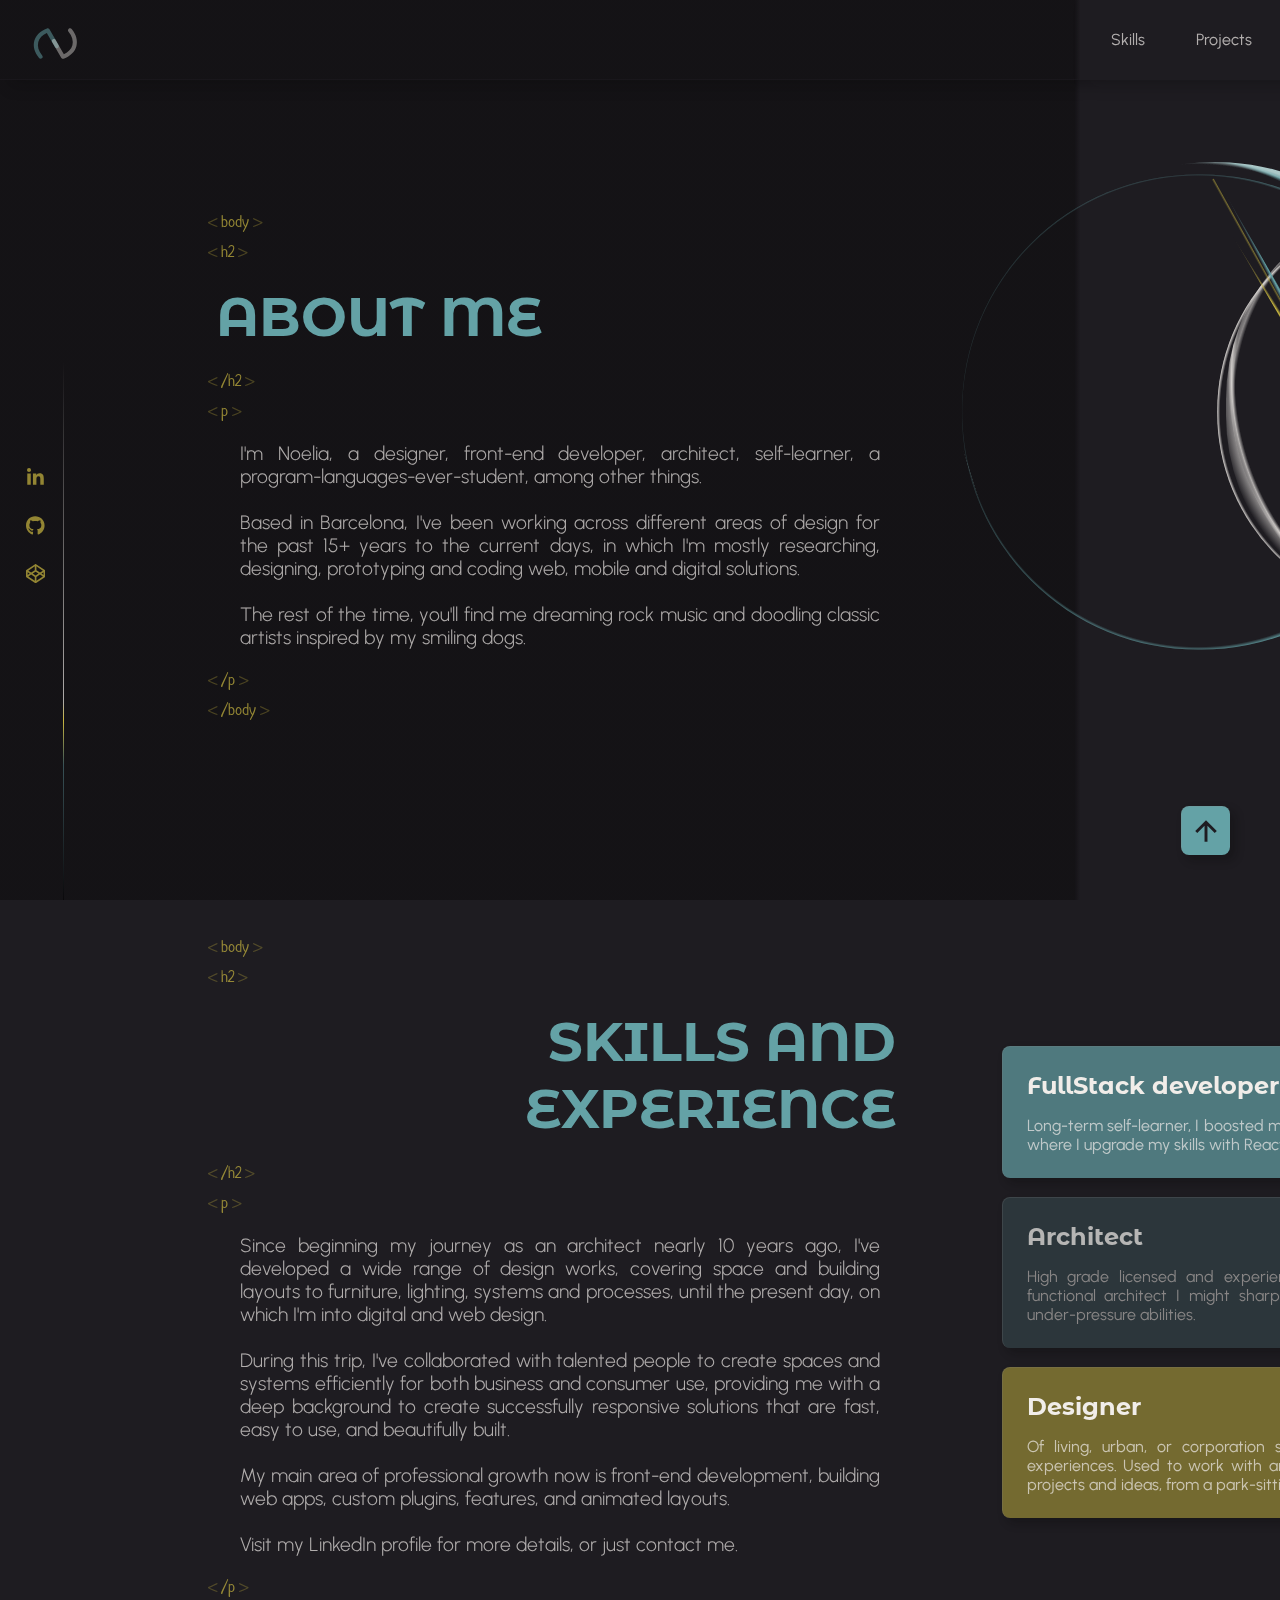
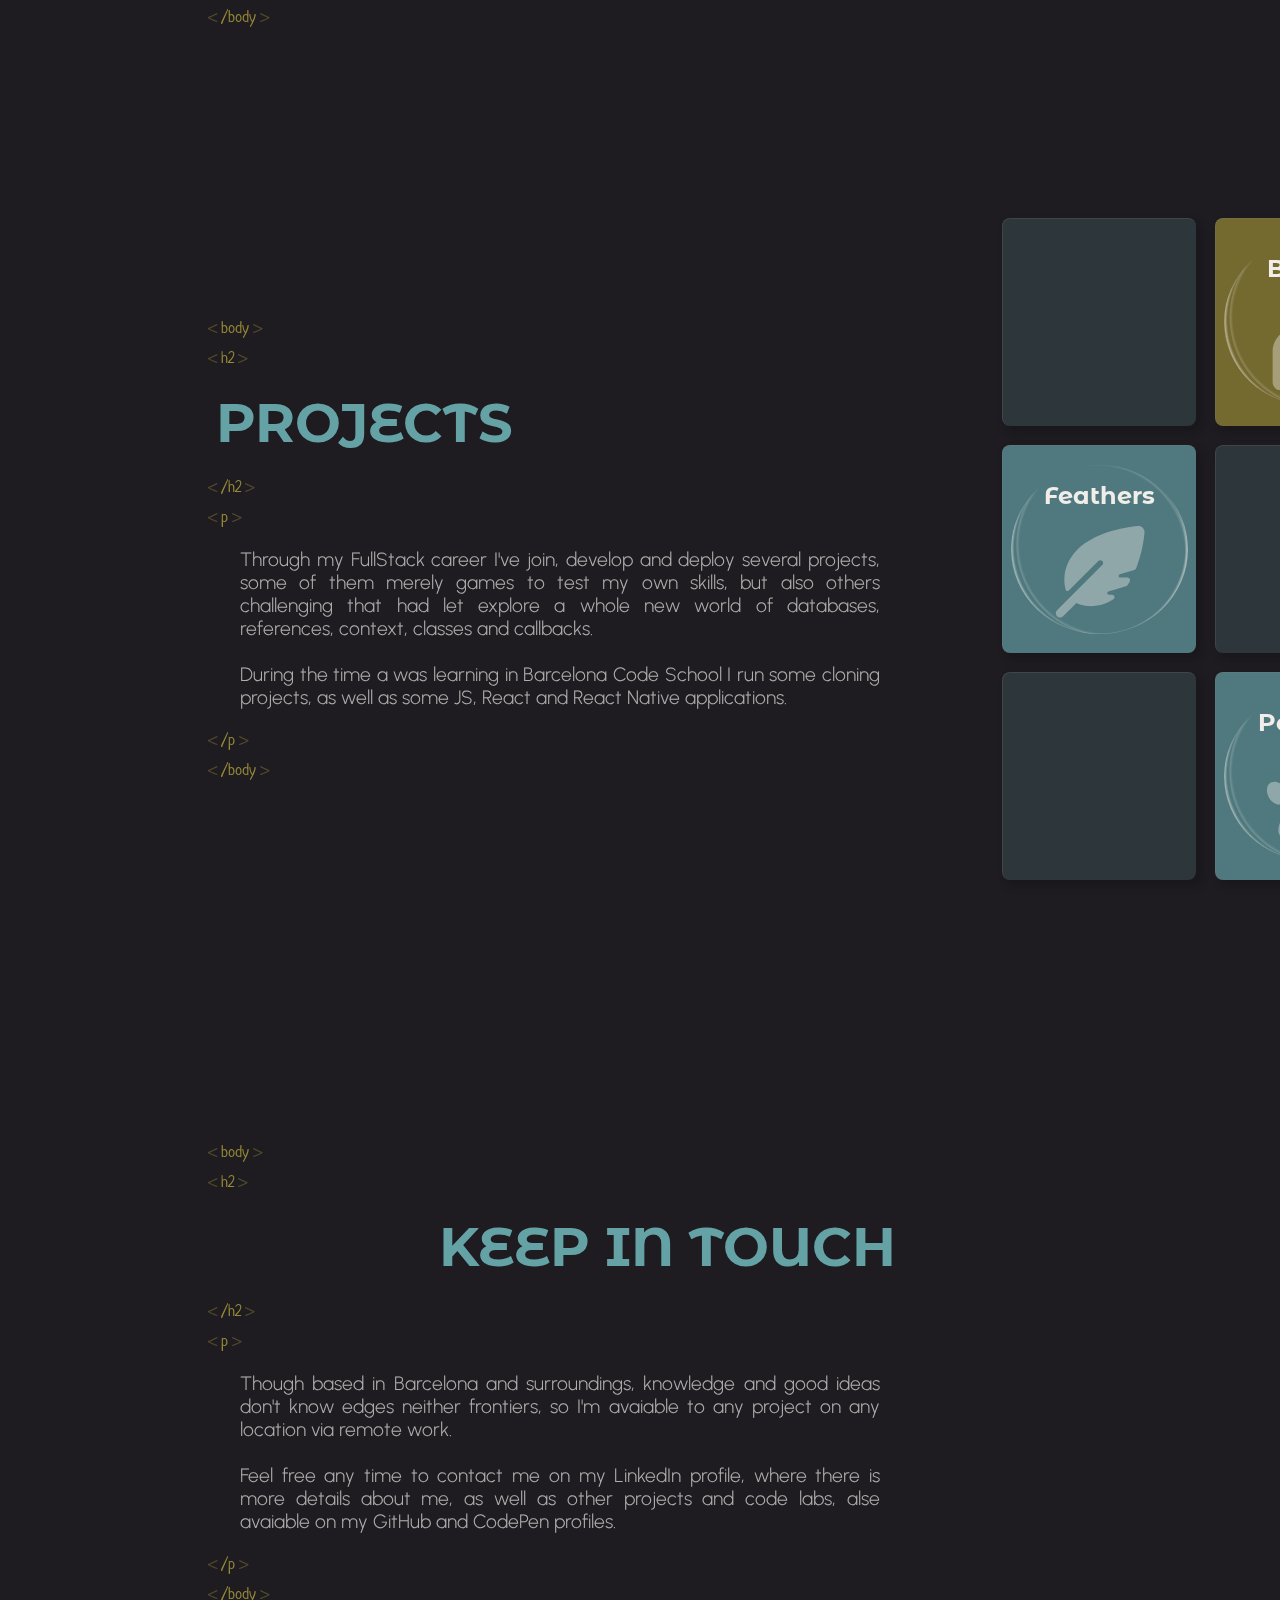
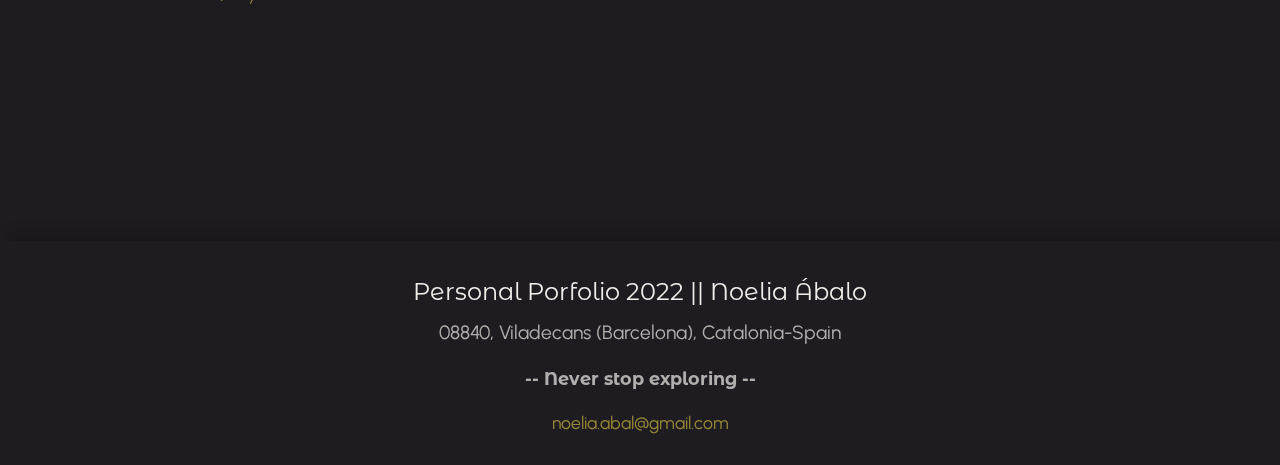
==== commit 2eadc23d: "Porfolio - Content added" ====
--- a/src/index.html
+++ b/src/index.html
@@ -68,28 +68,34 @@
       <div class="social-bar">
         <ul class="social-container">
           <li class="linkedin-icon">
-            <svg xmlns="http://www.w3.org/2000/svg" viewBox="0 0 448 512">
-              <!--! Font Awesome Pro 6.2.0 by @fontawesome - https://fontawesome.com License - https://fontawesome.com/license (Commercial License) Copyright 2022 Fonticons, Inc. -->
-              <path
-                d="M100.28 448H7.4V148.9h92.88zM53.79 108.1C24.09 108.1 0 83.5 0 53.8a53.79 53.79 0 0 1 107.58 0c0 29.7-24.1 54.3-53.79 54.3zM447.9 448h-92.68V302.4c0-34.7-.7-79.2-48.29-79.2-48.29 0-55.69 37.7-55.69 76.7V448h-92.78V148.9h89.08v40.8h1.3c12.4-23.5 42.69-48.3 87.88-48.3 94 0 111.28 61.9 111.28 142.3V448z"
-              />
-            </svg>
+            <a href="https://www.linkedin.com/in/noelia-abalo-sanchez/">
+              <svg xmlns="http://www.w3.org/2000/svg" viewBox="0 0 448 512">
+                <!--! Font Awesome Pro 6.2.0 by @fontawesome - https://fontawesome.com License - https://fontawesome.com/license (Commercial License) Copyright 2022 Fonticons, Inc. -->
+                <path
+                  d="M100.28 448H7.4V148.9h92.88zM53.79 108.1C24.09 108.1 0 83.5 0 53.8a53.79 53.79 0 0 1 107.58 0c0 29.7-24.1 54.3-53.79 54.3zM447.9 448h-92.68V302.4c0-34.7-.7-79.2-48.29-79.2-48.29 0-55.69 37.7-55.69 76.7V448h-92.78V148.9h89.08v40.8h1.3c12.4-23.5 42.69-48.3 87.88-48.3 94 0 111.28 61.9 111.28 142.3V448z"
+                />
+              </svg>
+            </a>
           </li>
           <li class="github-icon">
-            <svg xmlns="http://www.w3.org/2000/svg" viewBox="0 0 496 512">
-              <!--! Font Awesome Pro 6.2.0 by @fontawesome - https://fontawesome.com License - https://fontawesome.com/license (Commercial License) Copyright 2022 Fonticons, Inc. -->
-              <path
-                d="M165.9 397.4c0 2-2.3 3.6-5.2 3.6-3.3.3-5.6-1.3-5.6-3.6 0-2 2.3-3.6 5.2-3.6 3-.3 5.6 1.3 5.6 3.6zm-31.1-4.5c-.7 2 1.3 4.3 4.3 4.9 2.6 1 5.6 0 6.2-2s-1.3-4.3-4.3-5.2c-2.6-.7-5.5.3-6.2 2.3zm44.2-1.7c-2.9.7-4.9 2.6-4.6 4.9.3 2 2.9 3.3 5.9 2.6 2.9-.7 4.9-2.6 4.6-4.6-.3-1.9-3-3.2-5.9-2.9zM244.8 8C106.1 8 0 113.3 0 252c0 110.9 69.8 205.8 169.5 239.2 12.8 2.3 17.3-5.6 17.3-12.1 0-6.2-.3-40.4-.3-61.4 0 0-70 15-84.7-29.8 0 0-11.4-29.1-27.8-36.6 0 0-22.9-15.7 1.6-15.4 0 0 24.9 2 38.6 25.8 21.9 38.6 58.6 27.5 72.9 20.9 2.3-16 8.8-27.1 16-33.7-55.9-6.2-112.3-14.3-112.3-110.5 0-27.5 7.6-41.3 23.6-58.9-2.6-6.5-11.1-33.3 2.6-67.9 20.9-6.5 69 27 69 27 20-5.6 41.5-8.5 62.8-8.5s42.8 2.9 62.8 8.5c0 0 48.1-33.6 69-27 13.7 34.7 5.2 61.4 2.6 67.9 16 17.7 25.8 31.5 25.8 58.9 0 96.5-58.9 104.2-114.8 110.5 9.2 7.9 17 22.9 17 46.4 0 33.7-.3 75.4-.3 83.6 0 6.5 4.6 14.4 17.3 12.1C428.2 457.8 496 362.9 496 252 496 113.3 383.5 8 244.8 8zM97.2 352.9c-1.3 1-1 3.3.7 5.2 1.6 1.6 3.9 2.3 5.2 1 1.3-1 1-3.3-.7-5.2-1.6-1.6-3.9-2.3-5.2-1zm-10.8-8.1c-.7 1.3.3 2.9 2.3 3.9 1.6 1 3.6.7 4.3-.7.7-1.3-.3-2.9-2.3-3.9-2-.6-3.6-.3-4.3.7zm32.4 35.6c-1.6 1.3-1 4.3 1.3 6.2 2.3 2.3 5.2 2.6 6.5 1 1.3-1.3.7-4.3-1.3-6.2-2.2-2.3-5.2-2.6-6.5-1zm-11.4-14.7c-1.6 1-1.6 3.6 0 5.9 1.6 2.3 4.3 3.3 5.6 2.3 1.6-1.3 1.6-3.9 0-6.2-1.4-2.3-4-3.3-5.6-2z"
-              />
-            </svg>
+            <a href="https://github.com/Noabsa">
+              <svg xmlns="http://www.w3.org/2000/svg" viewBox="0 0 496 512">
+                <!--! Font Awesome Pro 6.2.0 by @fontawesome - https://fontawesome.com License - https://fontawesome.com/license (Commercial License) Copyright 2022 Fonticons, Inc. -->
+                <path
+                  d="M165.9 397.4c0 2-2.3 3.6-5.2 3.6-3.3.3-5.6-1.3-5.6-3.6 0-2 2.3-3.6 5.2-3.6 3-.3 5.6 1.3 5.6 3.6zm-31.1-4.5c-.7 2 1.3 4.3 4.3 4.9 2.6 1 5.6 0 6.2-2s-1.3-4.3-4.3-5.2c-2.6-.7-5.5.3-6.2 2.3zm44.2-1.7c-2.9.7-4.9 2.6-4.6 4.9.3 2 2.9 3.3 5.9 2.6 2.9-.7 4.9-2.6 4.6-4.6-.3-1.9-3-3.2-5.9-2.9zM244.8 8C106.1 8 0 113.3 0 252c0 110.9 69.8 205.8 169.5 239.2 12.8 2.3 17.3-5.6 17.3-12.1 0-6.2-.3-40.4-.3-61.4 0 0-70 15-84.7-29.8 0 0-11.4-29.1-27.8-36.6 0 0-22.9-15.7 1.6-15.4 0 0 24.9 2 38.6 25.8 21.9 38.6 58.6 27.5 72.9 20.9 2.3-16 8.8-27.1 16-33.7-55.9-6.2-112.3-14.3-112.3-110.5 0-27.5 7.6-41.3 23.6-58.9-2.6-6.5-11.1-33.3 2.6-67.9 20.9-6.5 69 27 69 27 20-5.6 41.5-8.5 62.8-8.5s42.8 2.9 62.8 8.5c0 0 48.1-33.6 69-27 13.7 34.7 5.2 61.4 2.6 67.9 16 17.7 25.8 31.5 25.8 58.9 0 96.5-58.9 104.2-114.8 110.5 9.2 7.9 17 22.9 17 46.4 0 33.7-.3 75.4-.3 83.6 0 6.5 4.6 14.4 17.3 12.1C428.2 457.8 496 362.9 496 252 496 113.3 383.5 8 244.8 8zM97.2 352.9c-1.3 1-1 3.3.7 5.2 1.6 1.6 3.9 2.3 5.2 1 1.3-1 1-3.3-.7-5.2-1.6-1.6-3.9-2.3-5.2-1zm-10.8-8.1c-.7 1.3.3 2.9 2.3 3.9 1.6 1 3.6.7 4.3-.7.7-1.3-.3-2.9-2.3-3.9-2-.6-3.6-.3-4.3.7zm32.4 35.6c-1.6 1.3-1 4.3 1.3 6.2 2.3 2.3 5.2 2.6 6.5 1 1.3-1.3.7-4.3-1.3-6.2-2.2-2.3-5.2-2.6-6.5-1zm-11.4-14.7c-1.6 1-1.6 3.6 0 5.9 1.6 2.3 4.3 3.3 5.6 2.3 1.6-1.3 1.6-3.9 0-6.2-1.4-2.3-4-3.3-5.6-2z"
+                />
+              </svg>
+            </a>
           </li>
           <li class="codepen-icon">
-            <svg xmlns="http://www.w3.org/2000/svg" viewBox="0 0 512 512">
-              <!--! Font Awesome Pro 6.2.0 by @fontawesome - https://fontawesome.com License - https://fontawesome.com/license (Commercial License) Copyright 2022 Fonticons, Inc. -->
-              <path
-                d="M502.285 159.704l-234-156c-7.987-4.915-16.511-4.96-24.571 0l-234 156C3.714 163.703 0 170.847 0 177.989v155.999c0 7.143 3.714 14.286 9.715 18.286l234 156.022c7.987 4.915 16.511 4.96 24.571 0l234-156.022c6-3.999 9.715-11.143 9.715-18.286V177.989c-.001-7.142-3.715-14.286-9.716-18.285zM278 63.131l172.286 114.858-76.857 51.429L278 165.703V63.131zm-44 0v102.572l-95.429 63.715-76.857-51.429L234 63.131zM44 219.132l55.143 36.857L44 292.846v-73.714zm190 229.715L61.714 333.989l76.857-51.429L234 346.275v102.572zm22-140.858l-77.715-52 77.715-52 77.715 52-77.715 52zm22 140.858V346.275l95.429-63.715 76.857 51.429L278 448.847zm190-156.001l-55.143-36.857L468 219.132v73.714z"
-              />
-            </svg>
+            <a href="https://codepen.io/Noabsa">
+              <svg xmlns="http://www.w3.org/2000/svg" viewBox="0 0 512 512">
+                <!--! Font Awesome Pro 6.2.0 by @fontawesome - https://fontawesome.com License - https://fontawesome.com/license (Commercial License) Copyright 2022 Fonticons, Inc. -->
+                <path
+                  d="M502.285 159.704l-234-156c-7.987-4.915-16.511-4.96-24.571 0l-234 156C3.714 163.703 0 170.847 0 177.989v155.999c0 7.143 3.714 14.286 9.715 18.286l234 156.022c7.987 4.915 16.511 4.96 24.571 0l234-156.022c6-3.999 9.715-11.143 9.715-18.286V177.989c-.001-7.142-3.715-14.286-9.716-18.285zM278 63.131l172.286 114.858-76.857 51.429L278 165.703V63.131zm-44 0v102.572l-95.429 63.715-76.857-51.429L234 63.131zM44 219.132l55.143 36.857L44 292.846v-73.714zm190 229.715L61.714 333.989l76.857-51.429L234 346.275v102.572zm22-140.858l-77.715-52 77.715-52 77.715 52-77.715 52zm22 140.858V346.275l95.429-63.715 76.857 51.429L278 448.847zm190-156.001l-55.143-36.857L468 219.132v73.714z"
+                />
+              </svg>
+            </a>
           </li>
         </ul>
         <div class="line"></div>
@@ -153,24 +159,25 @@
 
           <div class="block-expert">
             <div class="card exp accent-2">
-              <h3 class="accent">Frontend developer</h3>
+              <h3 class="accent">FullStack developer</h3>
               <p class="accent">
-                Lorem ipsum dolor sit amet, consectetur adipiscing elit. Vestibulum at leo mi. Suspendisse malesuada
-                hendrerit diam sit amet egestas.
+                Long-term self-learner, I boosted my coding knowledges during BCS bootcamp, where I upgrade my skills
+                with React, JavaScript, problem solving, etc.
               </p>
             </div>
             <div class="card exp">
               <h3>Architect</h3>
               <p>
-                Lorem ipsum dolor sit amet, consectetur adipiscing elit. Vestibulum at leo mi. Suspendisse malesuada
-                hendrerit diam sit amet egestas.
+                High grade licensed and experienced as building and facility manager, as functional architect I might
+                sharpen my priorizing, optimizing and working-under-pressure abilities.
               </p>
             </div>
             <div class="card exp accent">
               <h3 class="accent">Designer</h3>
               <p class="accent">
-                Lorem ipsum dolor sit amet, consectetur adipiscing elit. Vestibulum at leo mi. Suspendisse malesuada
-                hendrerit diam sit amet egestas.
+                Of living, urban, or corporation spaces, but also living, digital and artistic experiences. Used to work
+                with analogic as digital tools to explain all kind of projects and ideas, from a park-sitting to a
+                e-commerce webpage.
               </p>
             </div>
           </div>
@@ -186,11 +193,10 @@
             <p class="back-text">< <span>/h2</span> ></p>
             <p class="back-text">< <span>p </span>></p>
             <p class="content">
-              Lorem ipsum dolor sit amet, consectetur adipiscing elit. Vestibulum at leo mi. Suspendisse malesuada
-              hendrerit diam sit amet egestas. Maecenas id augue blandit, sollicitudin tortor vitae, viverra metus. In
-              ut mollis nisl. Phasellus at mi mauris. Morbi sit amet nunc sapien. Vestibulum mi nisl, pulvinar eget
-              porta tempus, hendrerit nec magna. Duis tellus nisl, imperdiet vel ligula non, maximus iaculis mauris.
-              Mauris vestibulum dapibus risus a efficitur. Nam non malesuada magna, quis ornare mi.
+              Through my FullStack career I've join, develop and deploy several projects, some of them merely games to
+              test my own skills, but also others challenging that had let explore a whole new world of databases,
+              references, context, classes and callbacks. <br></br>During the time a was learning in Barcelona Code School I run
+              some cloning projects, as well as some JS, React and React Native applications.
             </p>
             <p class="back-text">< <span>/p </span>></p>
             <p class="back-text">< <span>/body </span>></p>
@@ -210,7 +216,7 @@
             </div>
             <div class="card project accent-2">
               <div class="icon-frame">
-                <h3 class="accent">Zolzar</h3>
+                <h3 class="accent">Booker Go</h3>
                 <svg xmlns="http://www.w3.org/2000/svg" viewBox="0 0 512 512">
                   <!--! Font Awesome Pro 6.2.0 by @fontawesome - https://fontawesome.com License - https://fontawesome.com/license (Commercial License) Copyright 2022 Fonticons, Inc. -->
                   <path
@@ -258,11 +264,9 @@
             <p class="back-text">< <span>/h2</span> ></p>
             <p class="back-text">< <span>p </span>></p>
             <p class="content">
-              Lorem ipsum dolor sit amet, consectetur adipiscing elit. Vestibulum at leo mi. Suspendisse malesuada
-              hendrerit diam sit amet egestas. Maecenas id augue blandit, sollicitudin tortor vitae, viverra metus. In
-              ut mollis nisl. Phasellus at mi mauris. Morbi sit amet nunc sapien. Vestibulum mi nisl, pulvinar eget
-              porta tempus, hendrerit nec magna. Duis tellus nisl, imperdiet vel ligula non, maximus iaculis mauris.
-              Mauris vestibulum dapibus risus a efficitur. Nam non malesuada magna, quis ornare mi.
+              Though based in Barcelona and surroundings, knowledge and good ideas don't know edges neither frontiers, 
+              so I'm avaiable to any project on any location via remote work. <br></br>
+              Feel free any time to contact me on my LinkedIn profile, where there is more details about me, as well as other projects and code labs, alse avaiable on my GitHub and CodePen profiles.
             </p>
             <p class="back-text">< <span>/p </span>></p>
             <p class="back-text">< <span>/body </span>></p>
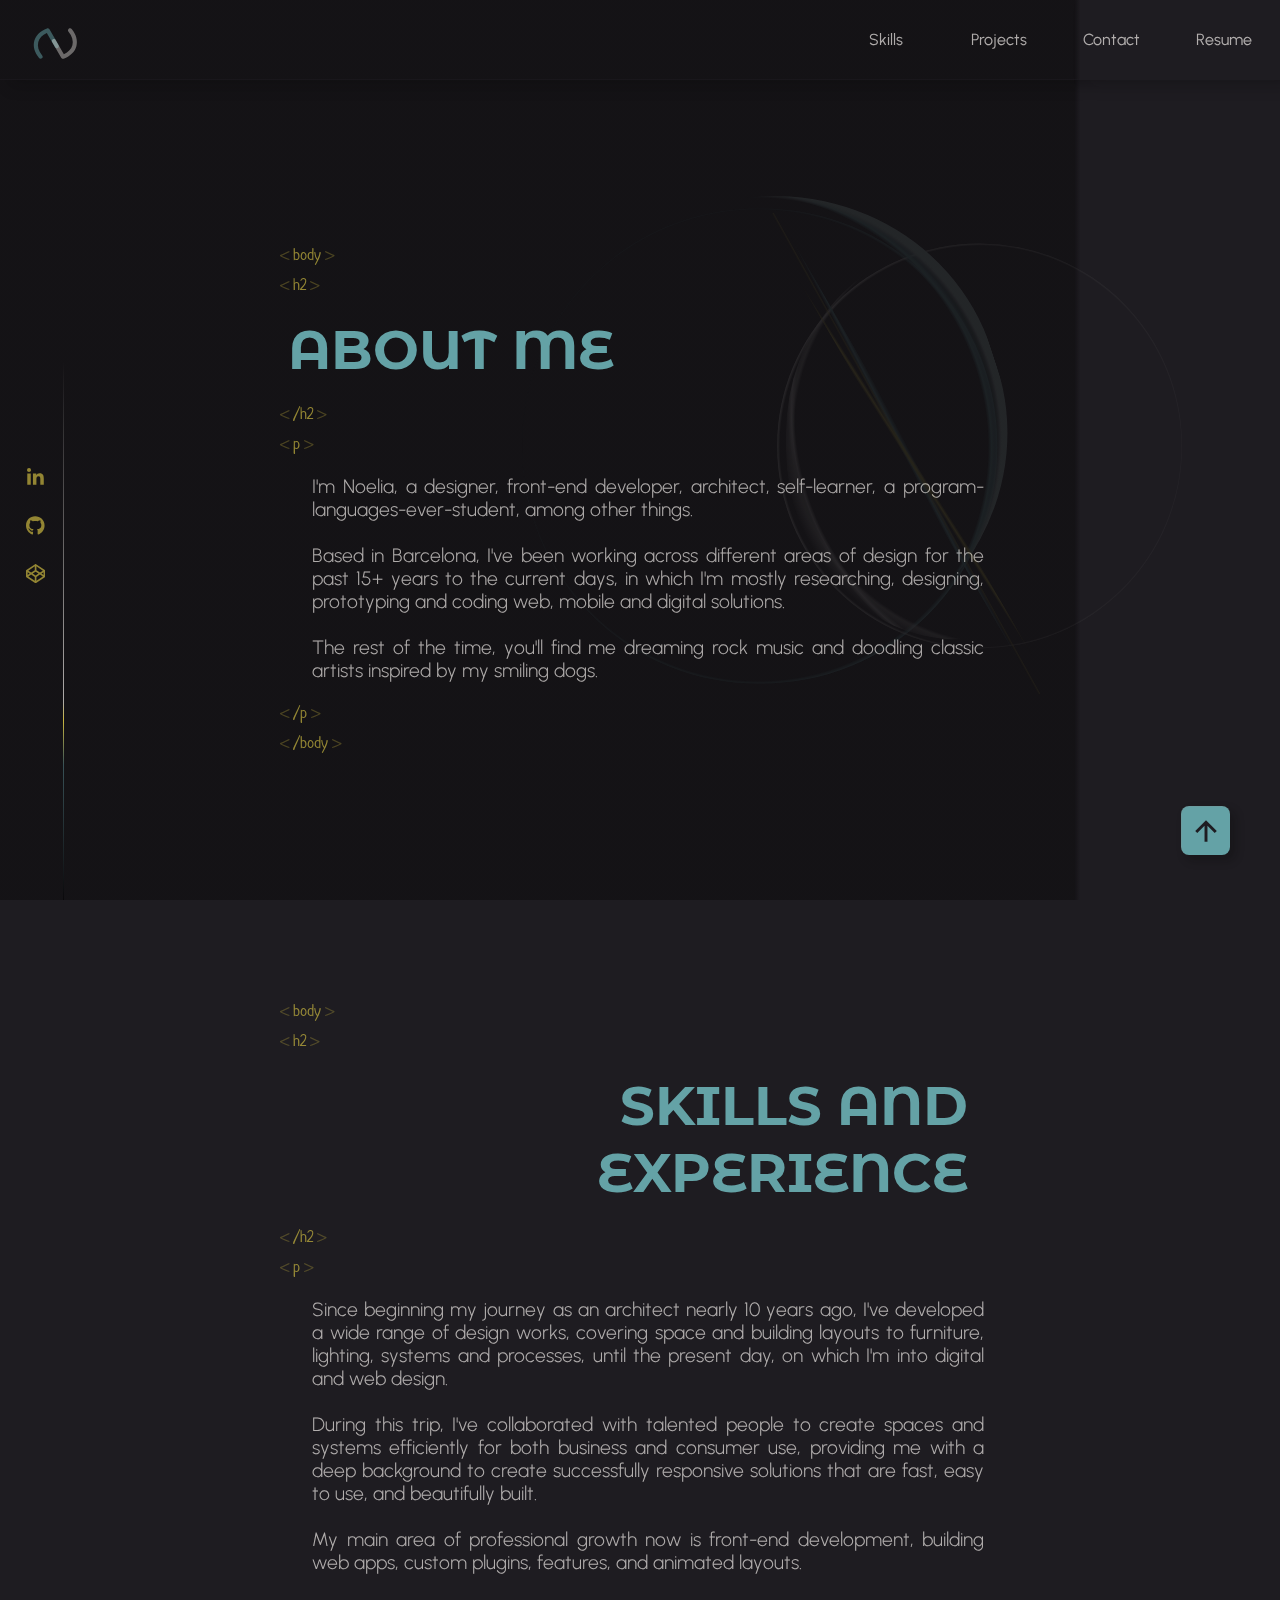
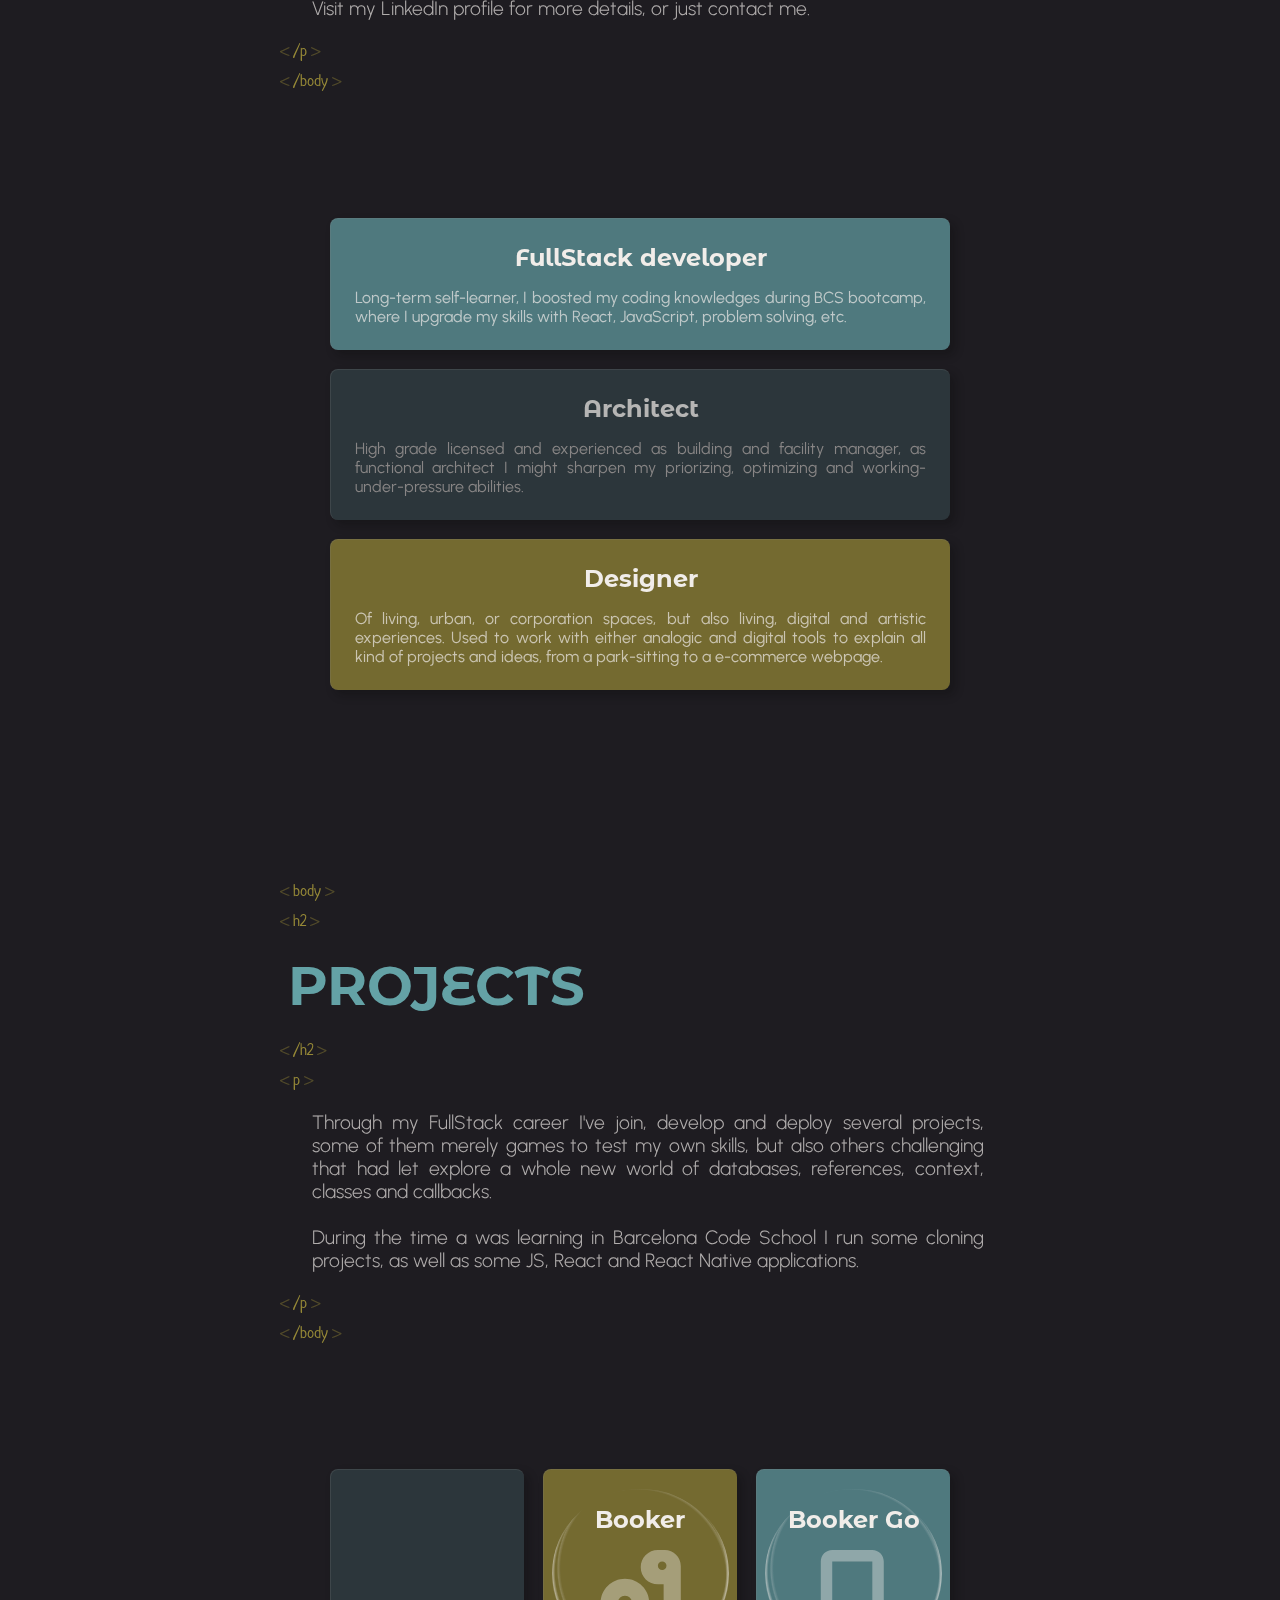
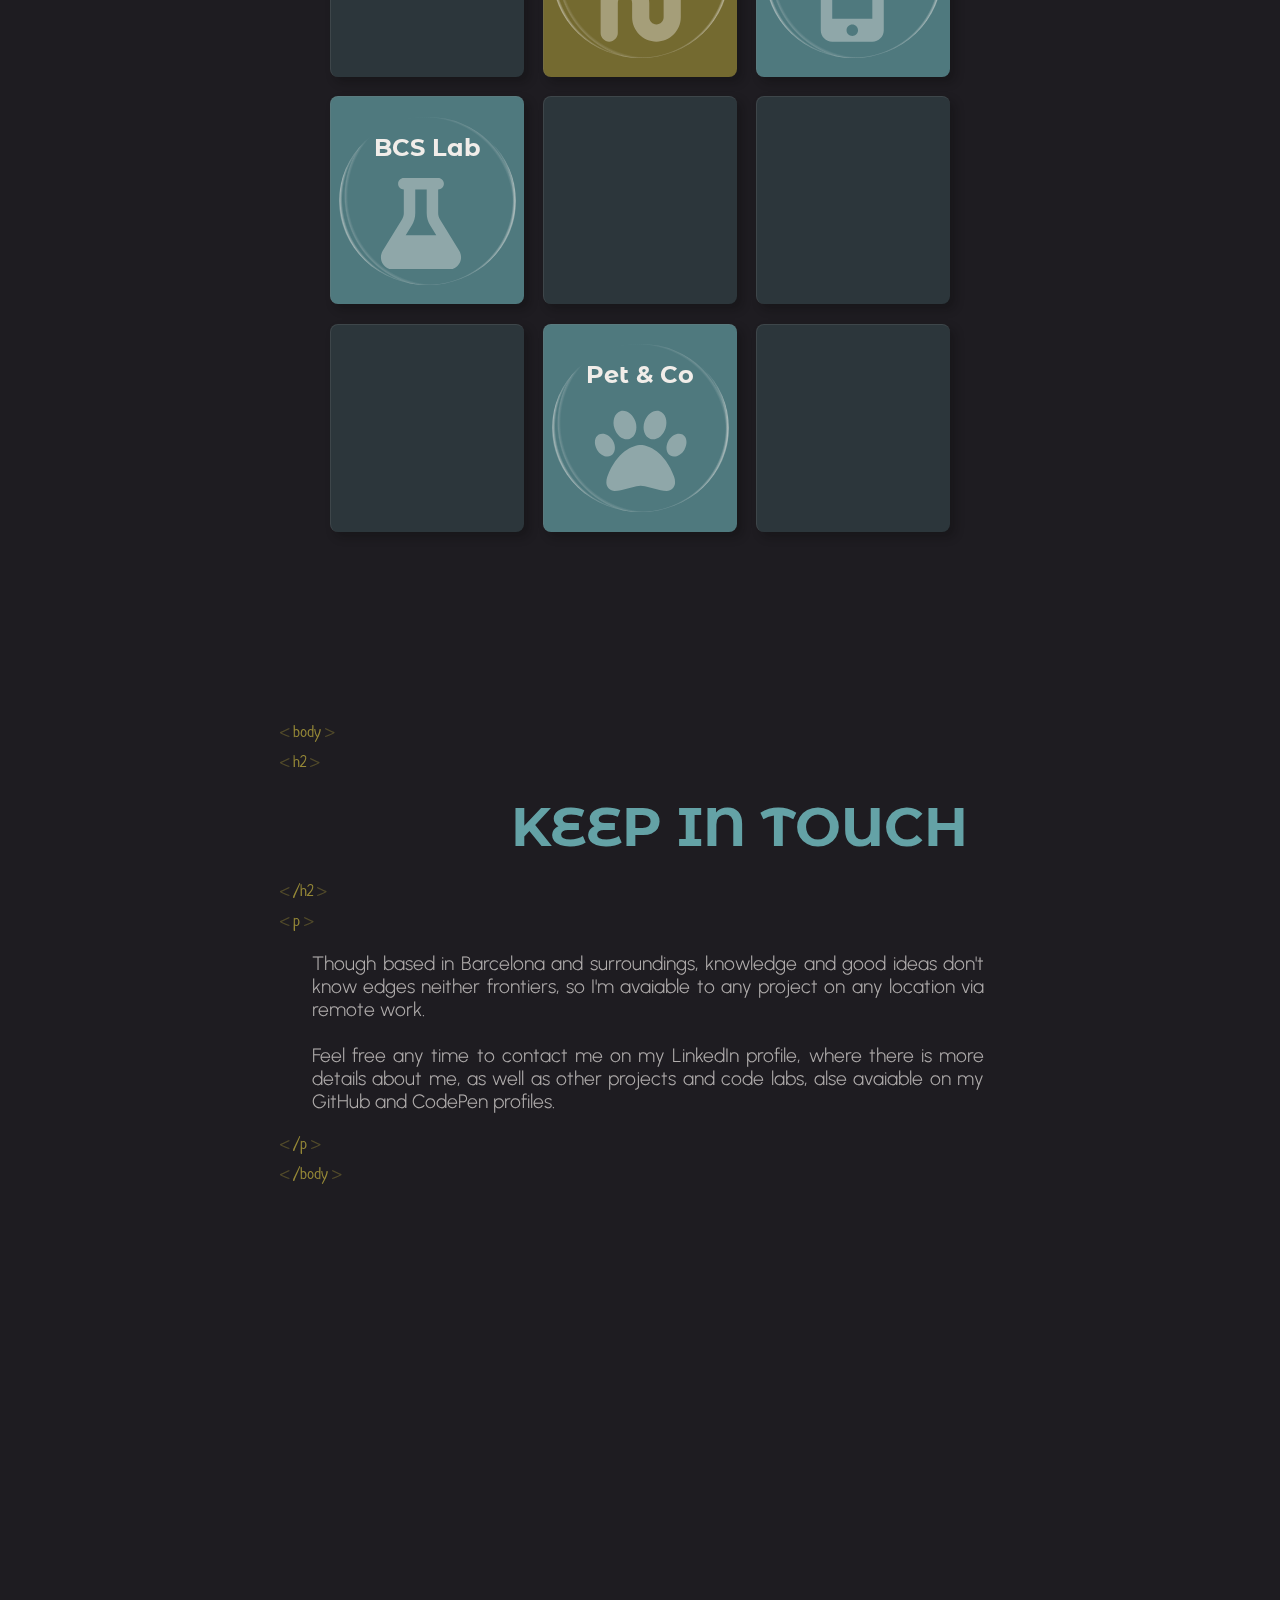
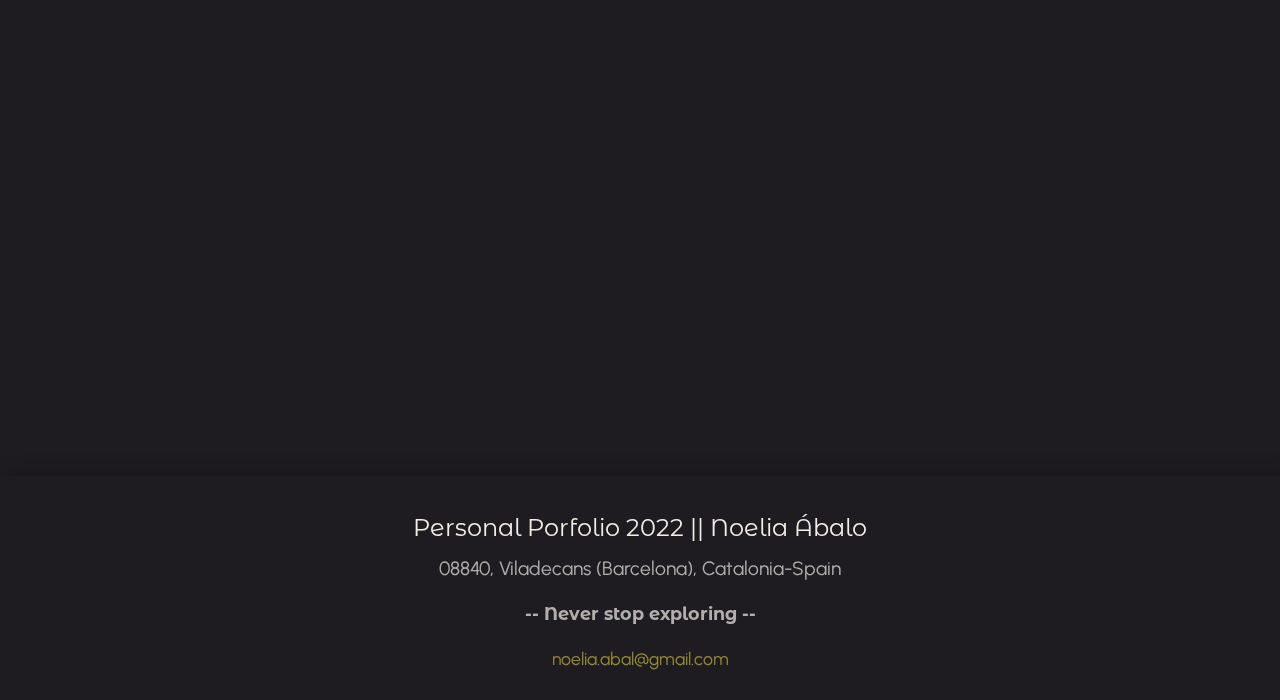
==== commit 124048cd: "Porfolio - Responsive" ====
--- a/src/index.html
+++ b/src/index.html
@@ -51,12 +51,14 @@
             </a>
           </li>
         </ul>
-        <ul class="navbar-container l-sec">
+        <div class="navbar-container l-sec">
+        <ul >
           <li><a href="#skills">Skills</a></li>
           <li><a href="#projects">Projects</a></li>
           <li><a href="#contact">Contact</a></li>
           <li><a href="#contact">Resume</a></li>
         </ul>
+      </div>
       </section>
     </header>
 
@@ -176,7 +178,7 @@
               <h3 class="accent">Designer</h3>
               <p class="accent">
                 Of living, urban, or corporation spaces, but also living, digital and artistic experiences. Used to work
-                with analogic as digital tools to explain all kind of projects and ideas, from a park-sitting to a
+                with either analogic and digital tools to explain all kind of projects and ideas, from a park-sitting to a
                 e-commerce webpage.
               </p>
             </div>
@@ -201,44 +203,90 @@
             <p class="back-text">< <span>/p </span>></p>
             <p class="back-text">< <span>/body </span>></p>
           </div>
+
           <div class="block-projects">
             <div class="card project"></div>
-            <div class="card project accent">
-              <div class="icon-frame">
-                <h3 class="accent">Booker</h3>
-                <svg xmlns="http://www.w3.org/2000/svg" viewBox="0 0 448 512">
-                  <!--! Font Awesome Pro 6.2.0 by @fontawesome - https://fontawesome.com License - https://fontawesome.com/license (Commercial License) Copyright 2022 Fonticons, Inc. -->
-                  <path
-                    d="M224 96c0-53 43-96 96-96h38.4C407.9 0 448 40.1 448 89.6V176v16V376c0 75.1-60.9 136-136 136s-136-60.9-136-136V296c0-22.1-17.9-40-40-40s-40 17.9-40 40V464c0 26.5-21.5 48-48 48s-48-21.5-48-48V296c0-75.1 60.9-136 136-136s136 60.9 136 136v80c0 22.1 17.9 40 40 40s40-17.9 40-40V192H320c-53 0-96-43-96-96zm144-8c0-13.3-10.7-24-24-24s-24 10.7-24 24s10.7 24 24 24s24-10.7 24-24z"
-                  />
-                </svg>
-              </div>
-            </div>
+
+            <div class="flip">
+              <div class="card project accent">
+                <div class="icon-frame">
+                  <h3 class="accent">Booker</h3>
+                  <svg xmlns="http://www.w3.org/2000/svg" viewBox="0 0 448 512">
+                    <!--! Font Awesome Pro 6.2.0 by @fontawesome - https://fontawesome.com License - https://fontawesome.com/license (Commercial License) Copyright 2022 Fonticons, Inc. -->
+                    <path
+                      d="M224 96c0-53 43-96 96-96h38.4C407.9 0 448 40.1 448 89.6V176v16V376c0 75.1-60.9 136-136 136s-136-60.9-136-136V296c0-22.1-17.9-40-40-40s-40 17.9-40 40V464c0 26.5-21.5 48-48 48s-48-21.5-48-48V296c0-75.1 60.9-136 136-136s136 60.9 136 136v80c0 22.1 17.9 40 40 40s40-17.9 40-40V192H320c-53 0-96-43-96-96zm144-8c0-13.3-10.7-24-24-24s-24 10.7-24 24s10.7 24 24 24s24-10.7 24-24z"
+                    />
+                  </svg>
+                </div>
+              </div>
+              <div class="card info accent">
+      
+                  <p class="accent">Library APP where you can organize all your books</p>
+                  <div class="tag-group">
+                  <p class="tag">React</p>
+                  <p class="tag">JS</p>
+                  <p class="tag">MongoDB</p>
+                  <p class="tag">CSS</p>
+                </div>
+                <a  class="link" href="https://projects.barcelonacodeschool.com/booker">Link</a>
+                
+              </div>
+            </div>
+
+            <div class="flip">
             <div class="card project accent-2">
               <div class="icon-frame">
                 <h3 class="accent">Booker Go</h3>
+                <svg xmlns="http://www.w3.org/2000/svg" viewBox="0 0 400 512">
+                  <!--! Font Awesome Pro 6.2.0 by @fontawesome - https://fontawesome.com License - https://fontawesome.com/license (Commercial License) Copyright 2022 Fonticons, Inc. -->
+                  <path xmlns="http://www.w3.org/2000/svg" d="M16 64C16 28.7 44.7 0 80 0H304c35.3 0 64 28.7 64 64V448c0 35.3-28.7 64-64 64H80c-35.3 0-64-28.7-64-64V64zM224 448c0-17.7-14.3-32-32-32s-32 14.3-32 32s14.3 32 32 32s32-14.3 32-32zM304 64H80V384H304V64z"/>
+                </svg>
+              </div>
+            </div>
+            <div class="card info accent-2">
+              
+              <p class="accent">Book mobile APP for being always connected</p>
+              <div class="tag-group">
+              <p class="tag">React</p>
+              <p class="tag">JS</p>
+              <p class="tag">Expo</p>
+              <p class="tag">React Native</p>
+            </div>
+            <a  class="link" href="https://projects.barcelonacodeschool.com/booker">Link</a>
+            
+            </div>
+          </div>
+
+            <div class="flip">
+            <div class="card project accent-2">
+              <div class="icon-frame">
+                <h3 class="accent">BCS Lab</h3>
                 <svg xmlns="http://www.w3.org/2000/svg" viewBox="0 0 512 512">
                   <!--! Font Awesome Pro 6.2.0 by @fontawesome - https://fontawesome.com License - https://fontawesome.com/license (Commercial License) Copyright 2022 Fonticons, Inc. -->
-                  <path
-                    d="M96 256H128V512H0V352H32V320H64V288H96V256zM512 352V512H384V256H416V288H448V320H480V352H512zM320 64H352V448H320V416H192V448H160V64H192V32H224V0H288V32H320V64zM288 128H224V192H288V128z"
-                  />
+                  
+                  <path xmlns="http://www.w3.org/2000/svg" d="M288 0H160 128C110.3 0 96 14.3 96 32s14.3 32 32 32V196.8c0 11.8-3.3 23.5-9.5 33.5L10.3 406.2C3.6 417.2 0 429.7 0 442.6C0 480.9 31.1 512 69.4 512H378.6c38.3 0 69.4-31.1 69.4-69.4c0-12.8-3.6-25.4-10.3-36.4L329.5 230.4c-6.2-10.1-9.5-21.7-9.5-33.5V64c17.7 0 32-14.3 32-32s-14.3-32-32-32H288zM192 196.8V64h64V196.8c0 23.7 6.6 46.9 19 67.1L309.5 320h-171L173 263.9c12.4-20.2 19-43.4 19-67.1z"/>
                 </svg>
               </div>
             </div>
-            <div class="card project accent-2">
-              <div class="icon-frame">
-                <h3 class="accent">Feathers</h3>
-                <svg xmlns="http://www.w3.org/2000/svg" viewBox="0 0 512 512">
-                  <!--! Font Awesome Pro 6.2.0 by @fontawesome - https://fontawesome.com License - https://fontawesome.com/license (Commercial License) Copyright 2022 Fonticons, Inc. -->
-                  <path
-                    d="M278.5 215.6L23 471c-9.4 9.4-9.4 24.6 0 33.9s24.6 9.4 33.9 0l74.8-74.8c7.4 4.6 15.3 8.2 23.8 10.5C200.3 452.8 270 454.5 338 409.4c12.2-8.1 5.8-25.4-8.8-25.4l-16.1 0c-5.1 0-9.2-4.1-9.2-9.2c0-4.1 2.7-7.6 6.5-8.8l97.7-29.3c3.4-1 6.4-3.1 8.4-6.1c4.4-6.4 8.6-12.9 12.6-19.6c6.2-10.3-1.5-23-13.5-23l-38.6 0c-5.1 0-9.2-4.1-9.2-9.2c0-4.1 2.7-7.6 6.5-8.8l80.9-24.3c4.6-1.4 8.4-4.8 10.2-9.3C494.5 163 507.8 86.1 511.9 36.8c.8-9.9-3-19.6-10-26.6s-16.7-10.8-26.6-10C391.5 7 228.5 40.5 137.4 131.6C57.3 211.7 56.7 302.3 71.3 356.4c2.1 7.9 12 9.6 17.8 3.8L253.6 195.8c6.2-6.2 16.4-6.2 22.6 0c5.4 5.4 6.1 13.6 2.2 19.8z"
-                  />
-                </svg>
-              </div>
-            </div>
-            <div class="card project"></div>
-            <div class="card project"></div>
-            <div class="card project"></div>
+            <div class="card info accent-2">
+              <p class="accent">Exercises and web pages done during BCS Bootcamp. </p>
+              <div class="tag-group">
+              <p class="tag">HTML</p>
+              <p class="tag">JS</p>
+              <p class="tag">CSS</p>
+              <p class="tag">React</p>
+            </div>
+            <a  class="link" href="https://github.com/Noabsa/15.Pet-refactored">Link</a>
+            
+            </div>
+            
+          </div>
+
+            <div class="card project"></div>
+            <div class="card project"></div>
+            <div class="card project"></div>
+
+            <div class="flip">
             <div class="card project accent-2">
               <div class="icon-frame">
                 <h3 class="accent">Pet & Co</h3>
@@ -250,6 +298,18 @@
                 </svg>
               </div>
             </div>
+            <div class="card info accent-2">
+              <p class="accent">Petting lovely game inspired by Brian Holt Front-End-Master's course </p>
+              <div class="tag-group">
+              <p class="tag">HTML</p>
+              <p class="tag">JS</p>
+              <p class="tag">CSS</p>
+            </div>
+            <a  class="link" href="https://github.com/Noabsa/15.Pet-refactored">Link</a>
+            
+            </div>
+          </div>
+
             <div class="card project"></div>
           </div>
         </section>
--- a/src/index.css
+++ b/src/index.css
@@ -61,6 +61,8 @@
   box-sizing: border-box;
   margin: 0;
   padding: 0;
+  transition: cubic-bezier(0.075, 0.82, 0.165, 1);
+  transition-duration: 1s;
 }
 body {
   background-color: var(--primary);
@@ -87,6 +89,7 @@
 }
 .main-page {
   height: calc(100vh - 9rem);
+  min-height: 650px;
 }
 
 /*  CONTENT PARAGRAPH */
@@ -96,7 +99,7 @@
   width: 47rem;
   min-width: 47rem;
   justify-content: space-between;
-  margin-right: 3rem;
+  margin-right: 0rem;
 }
 .back-text {
   color: var(--accent-30);
@@ -116,7 +119,7 @@
 .content {
   text-align: justify;
   font-size: 1.2rem;
-  padding: 1rem 4rem 1rem 3rem;
+  padding: 1rem 2rem 1rem 3rem;
   color: var(--baseline-70);
   font-family: var(--font-primary);
   font-weight: 300;
@@ -170,4 +173,31 @@
 .material-symbols-outlined {
   font-variation-settings: 'FILL' 0, 'wght' 700, 'GRAD' 0, 'opsz' 48;
   transform: scale(1.25);
-}
+  padding-right: 6rem;
+}
+
+@media (max-width: 1700px) {
+  *[class*='-page'] {
+    display: flex;
+    flex-direction: column;
+    transition: cubic-bezier(0.075, 0.82, 0.165, 1);
+    transition-duration: 1s;
+  }
+  .main-page {
+    height: calc(100vh - 9rem);
+    margin-top: 4rem;
+  }
+}
+@media (max-width: 1100px) {
+  .content-frame {
+    width: 35rem;
+    min-width: 35rem;
+    margin-right: 0rem;
+  }
+}
+@media (max-width: 800px) {
+  .content-frame {
+    width: 25rem;
+    min-width: 25rem;
+  }
+}
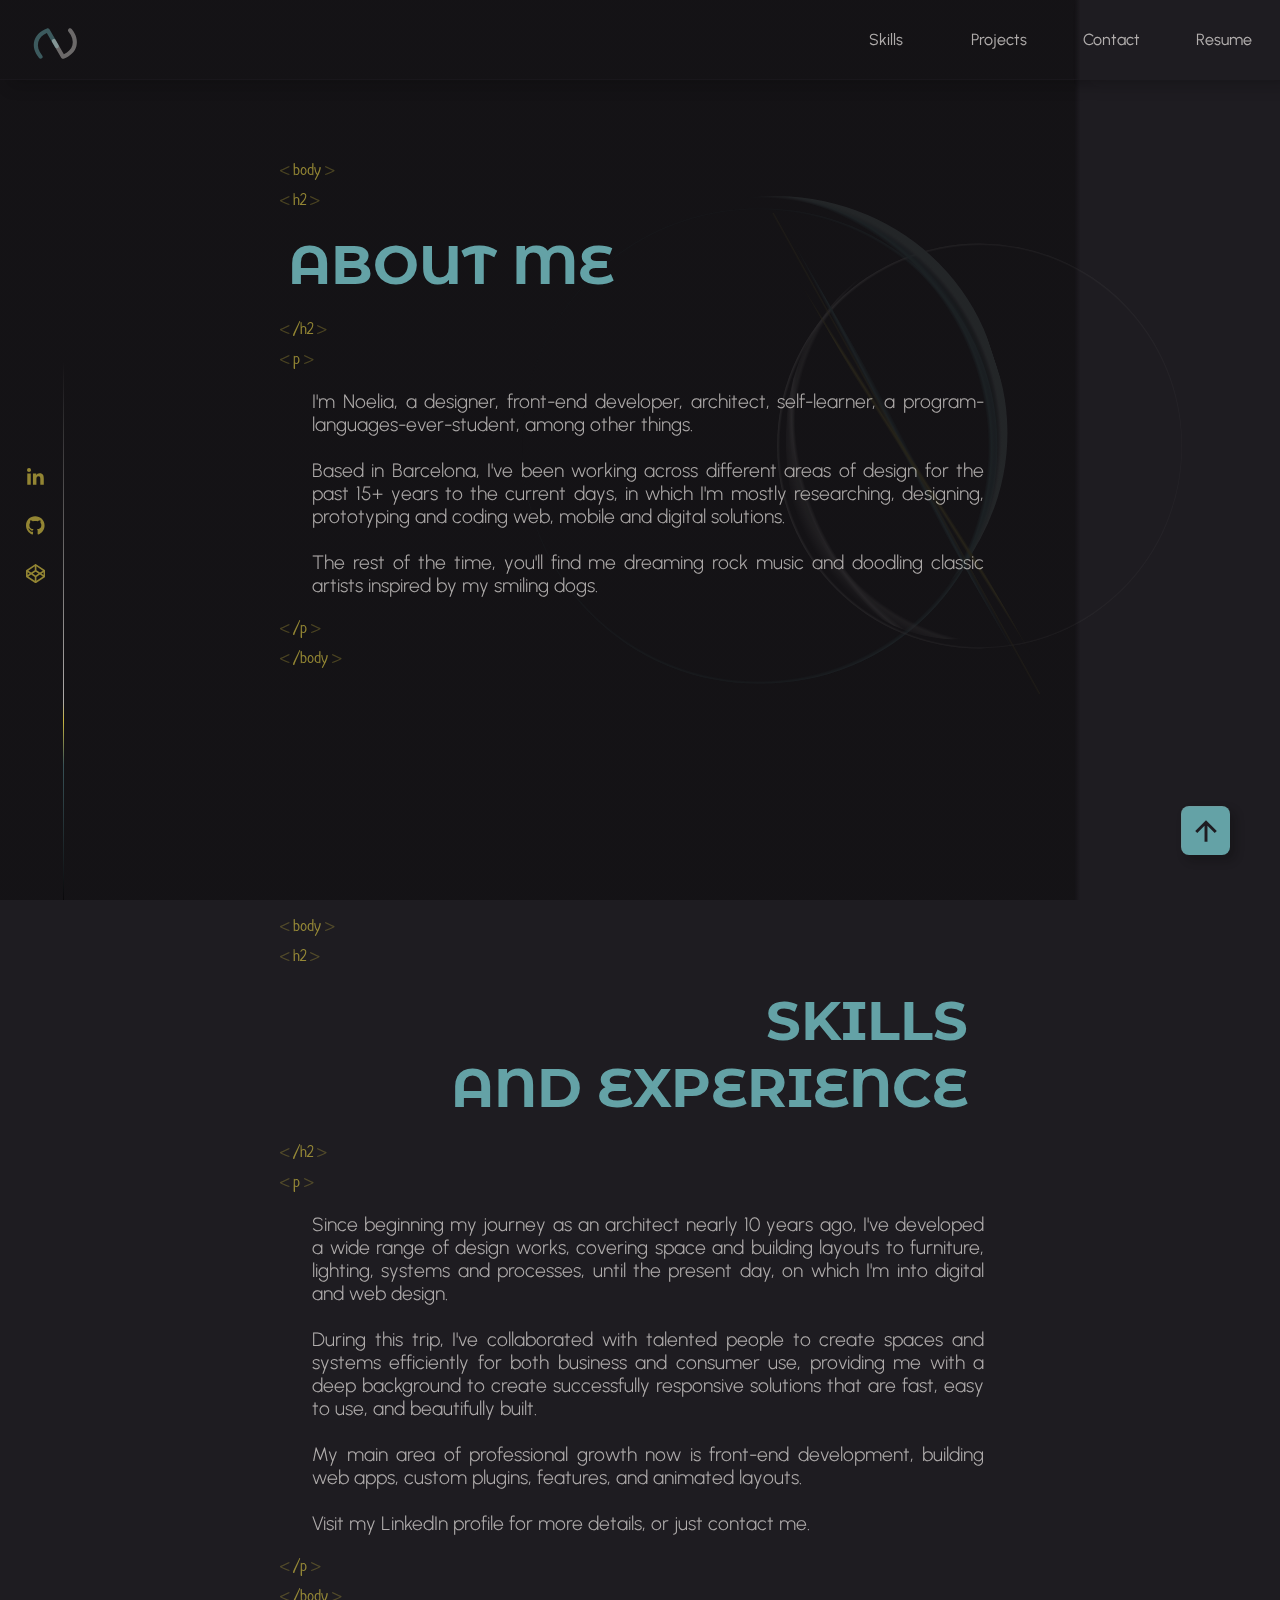
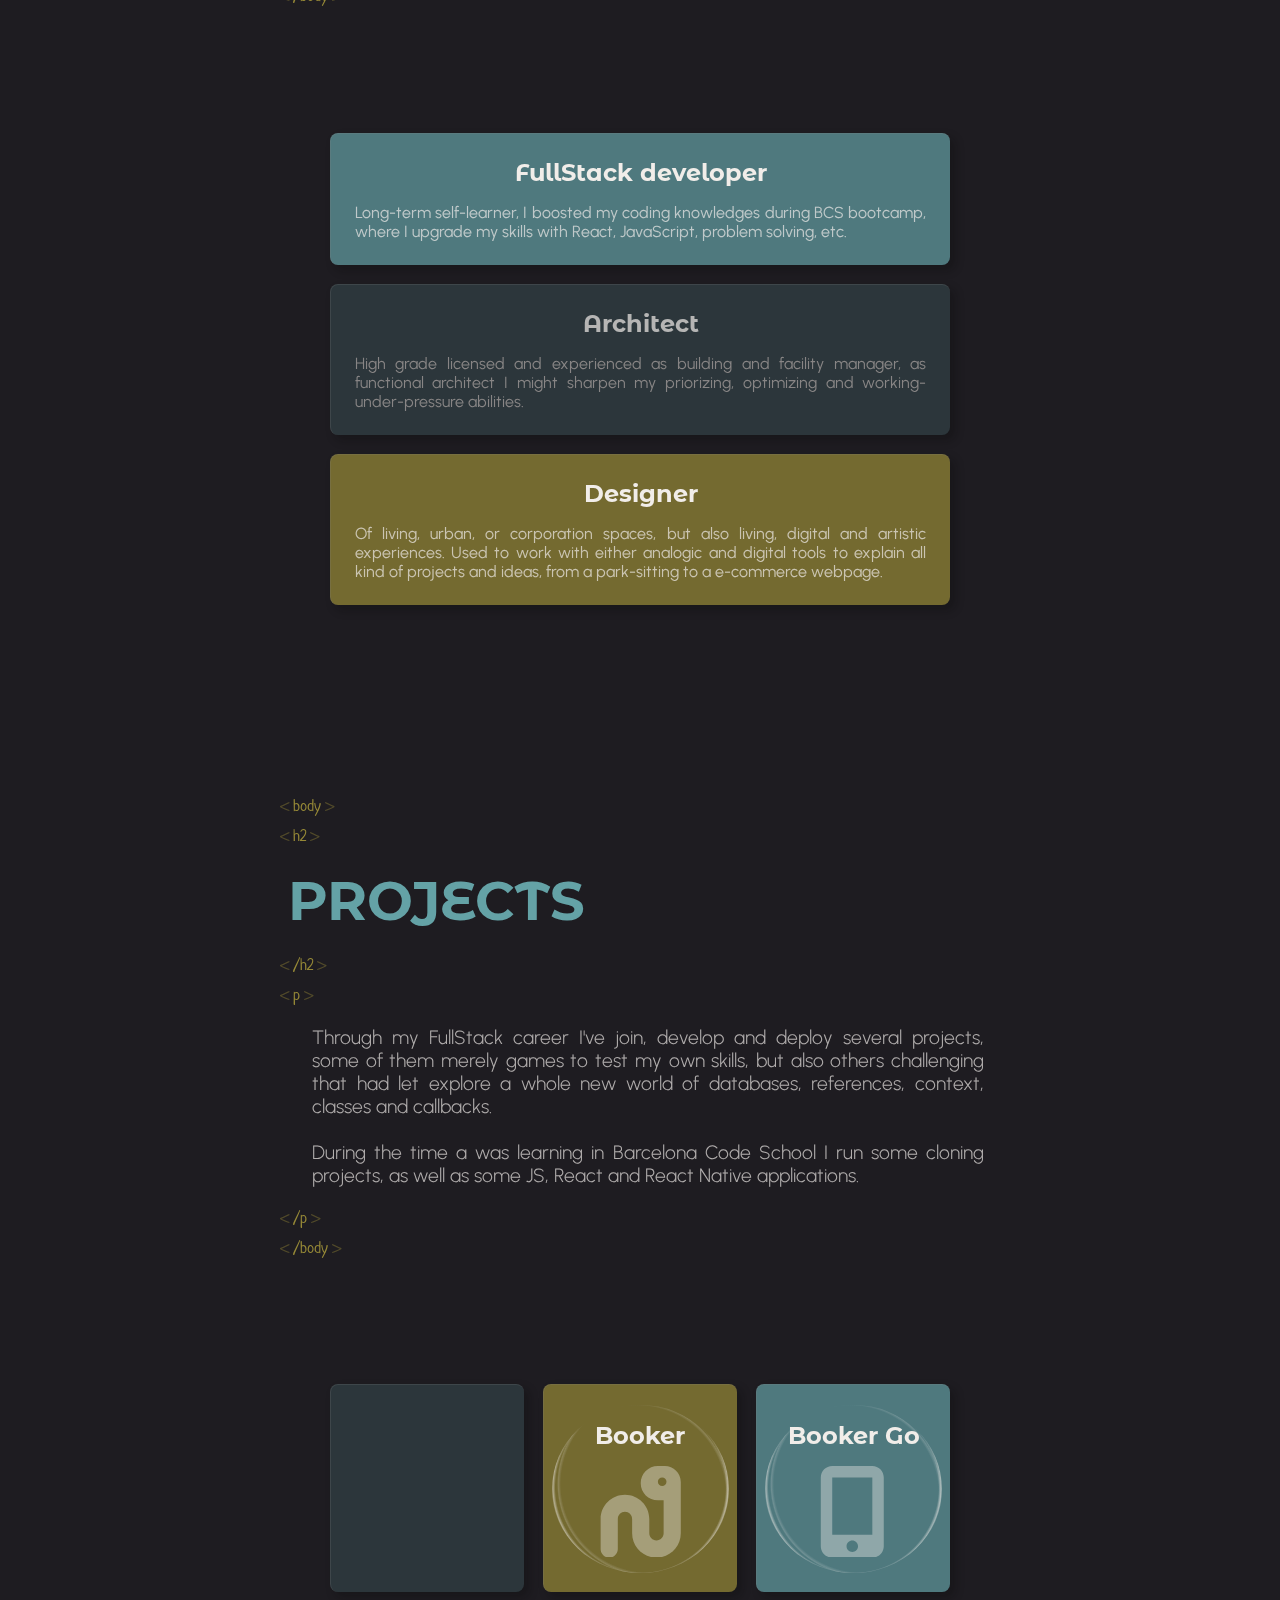
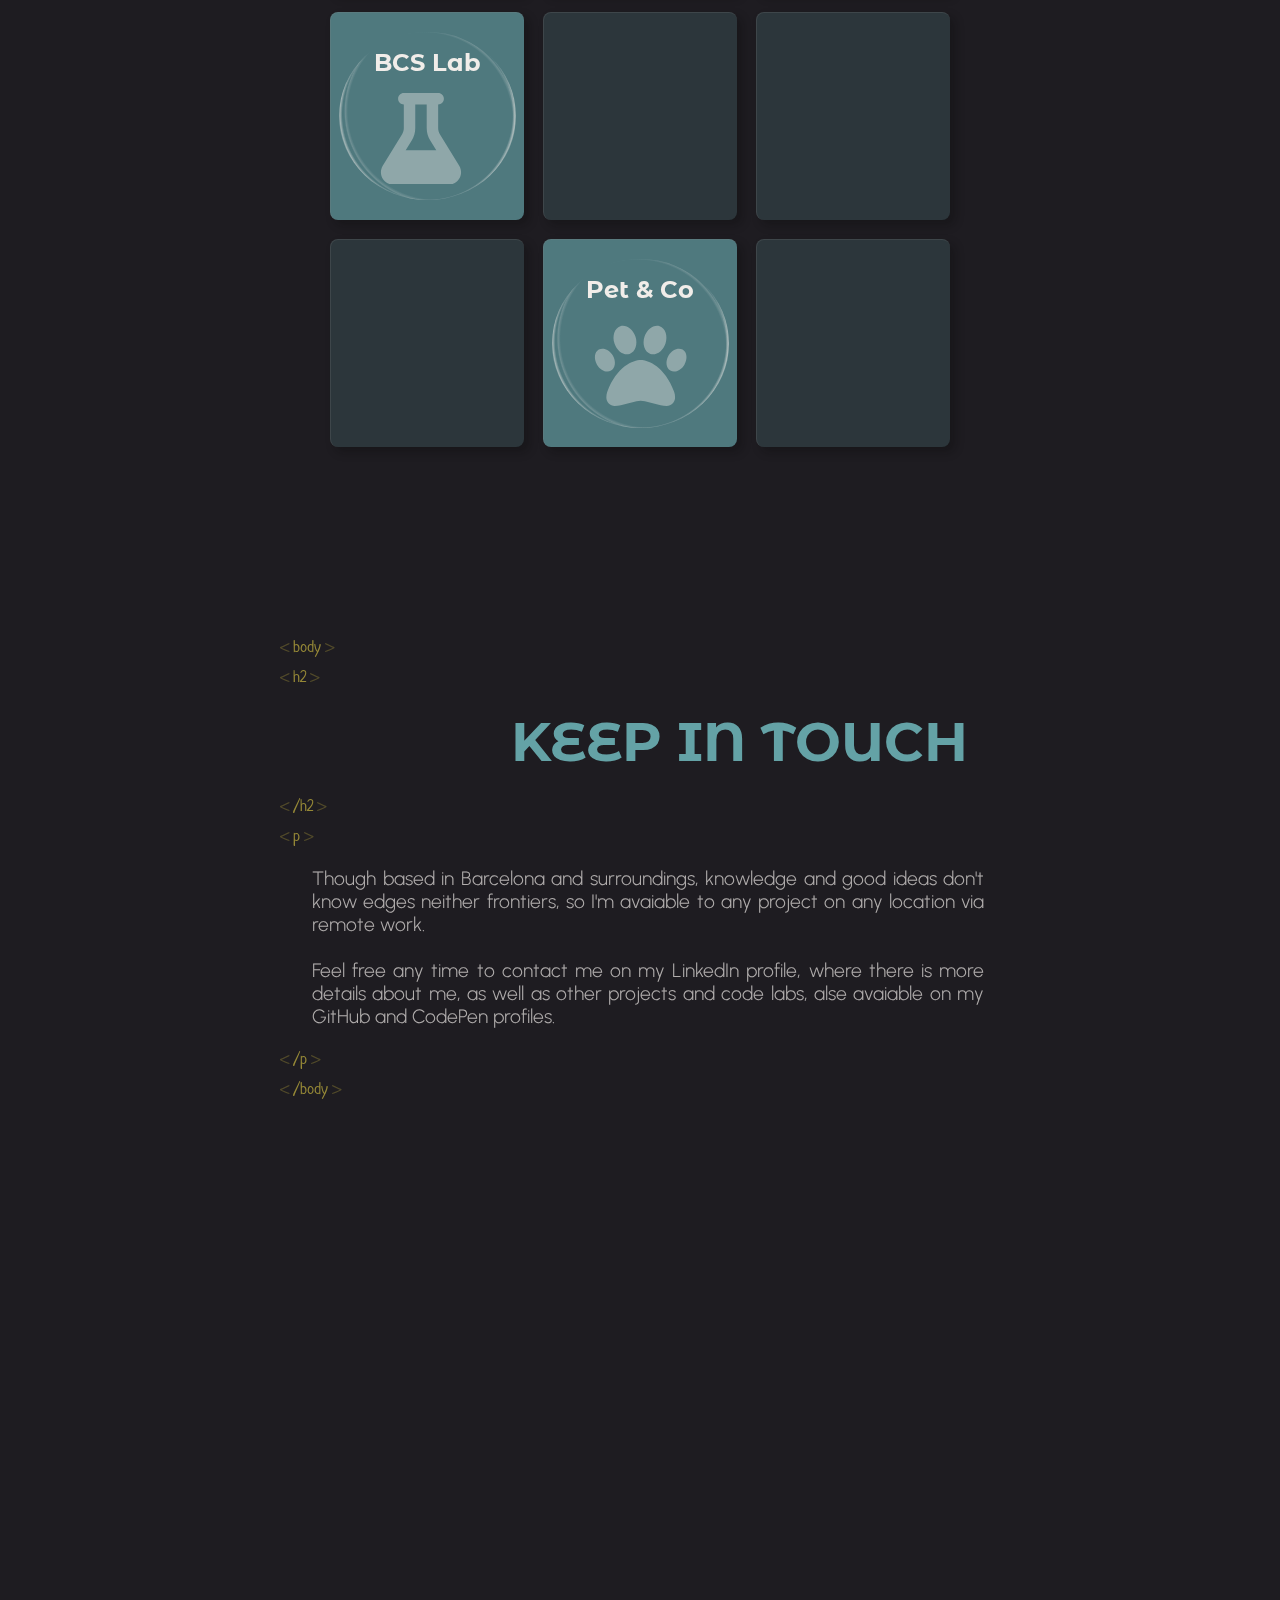
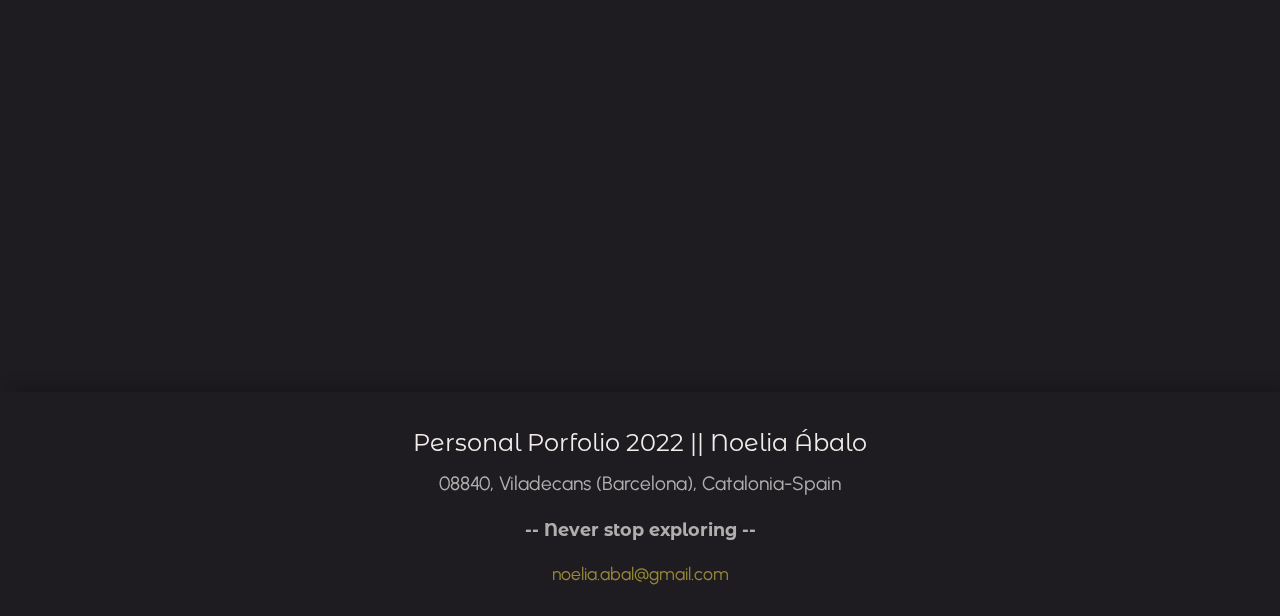
==== commit 4d273cbf: "Porfolio - Full responsive" ====
--- a/src/index.html
+++ b/src/index.html
@@ -140,7 +140,7 @@
             <p class="back-text">< <span>body</span> ></p>
             <p class="back-text">< <span>h2</span> ></p>
 
-            <h2 class="title reverse">SKILLS AND EXPERIENCE</h2>
+            <h2 class="title reverse cut">SKILLS</h2>
 
             <p class="back-text">< <span>/h2</span> ></p>
             <p class="back-text">< <span>p </span>></p>
--- a/src/index.css
+++ b/src/index.css
@@ -90,6 +90,7 @@
 .main-page {
   height: calc(100vh - 9rem);
   min-height: 650px;
+  margin-bottom: 0rem;
 }
 
 /*  CONTENT PARAGRAPH */
@@ -115,6 +116,10 @@
   color: var(--secondary);
   font-size: 3.4rem;
   padding: 1rem 1.5rem 1rem 1.5rem;
+}
+.title.cut::after {
+  content: ' AND EXPERIENCE';
+  display: block;
 }
 .content {
   text-align: justify;
@@ -181,11 +186,10 @@
     display: flex;
     flex-direction: column;
     transition: cubic-bezier(0.075, 0.82, 0.165, 1);
-    transition-duration: 1s;
+    transition-duration: 0s;
   }
   .main-page {
-    height: calc(100vh - 9rem);
-    margin-top: 4rem;
+    margin-top: -1.3rem;
   }
 }
 @media (max-width: 1100px) {
@@ -201,3 +205,15 @@
     min-width: 25rem;
   }
 }
+@media (max-width: 600px) {
+  .content-frame {
+    width: 20rem;
+    min-width: 20rem;
+  }
+  .main-page {
+    margin-bottom: 10rem;
+  }
+  .title.cut::after {
+    display: none;
+  }
+}
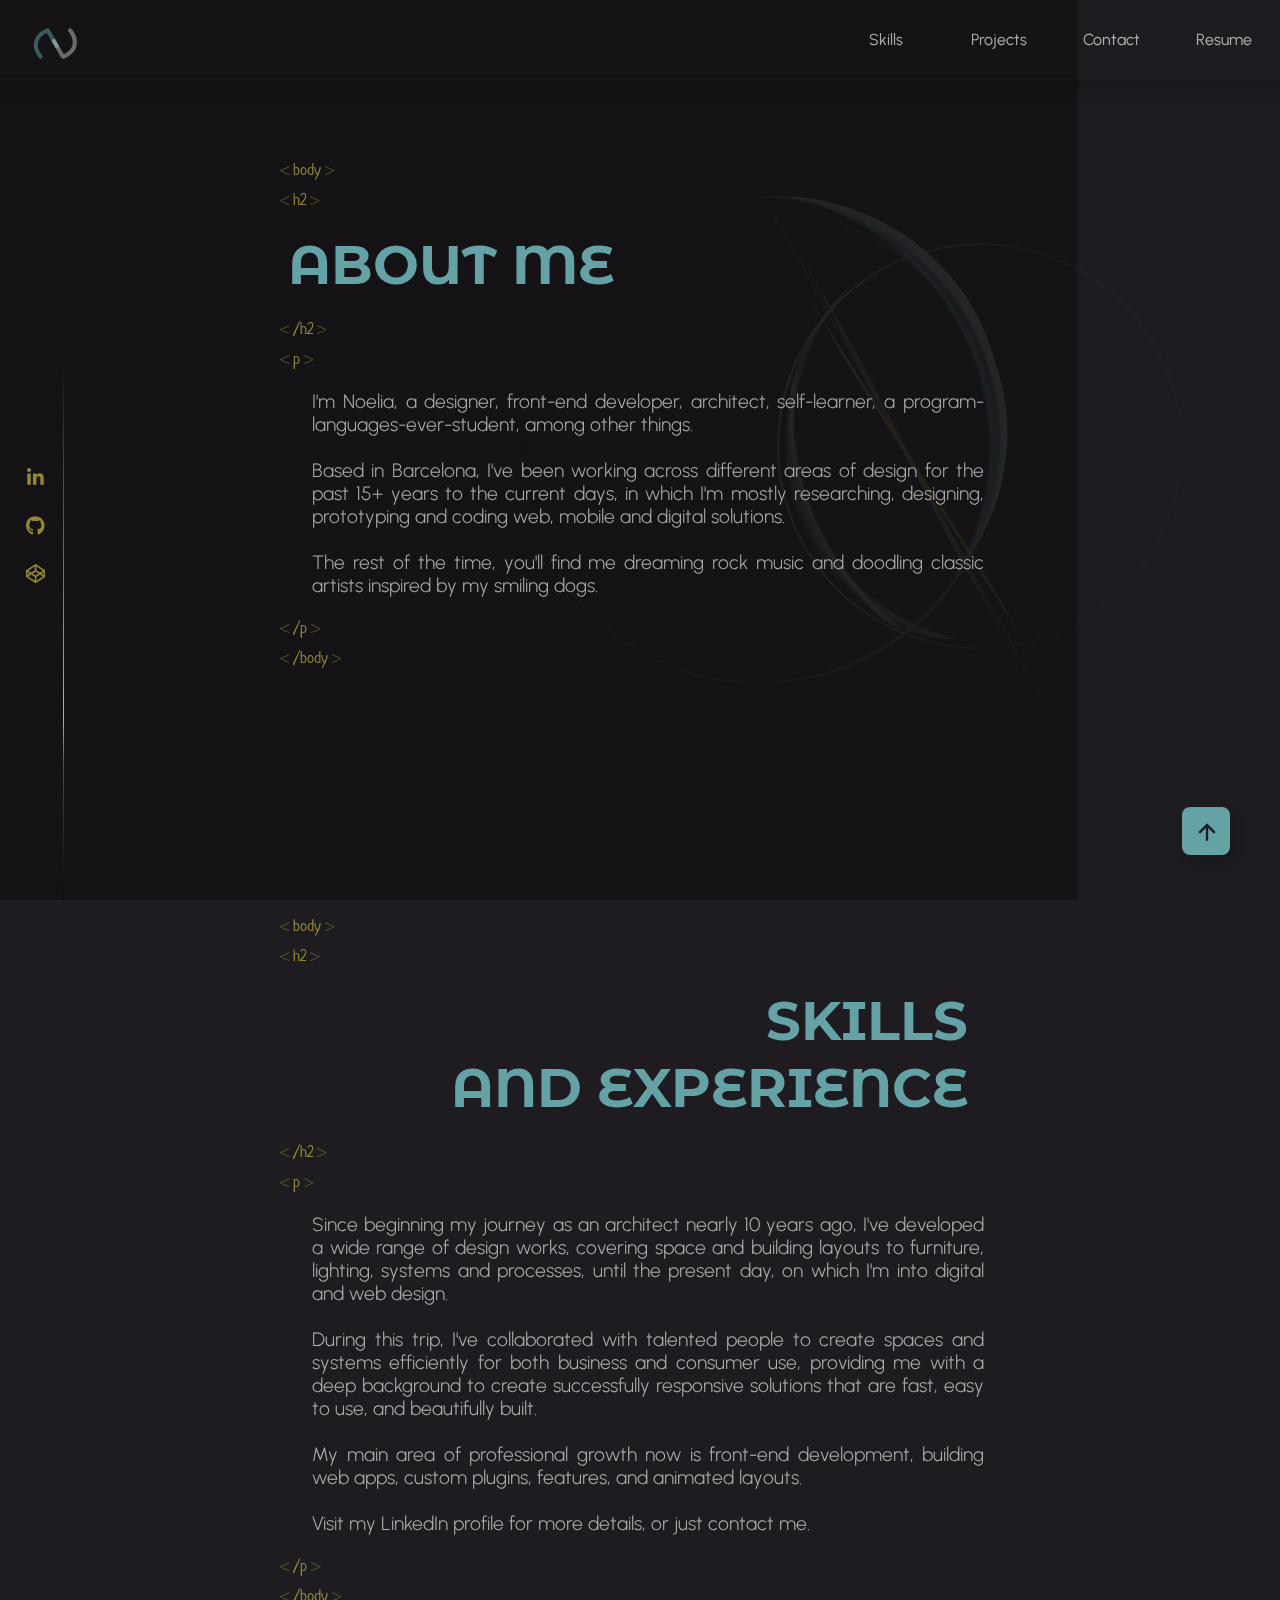
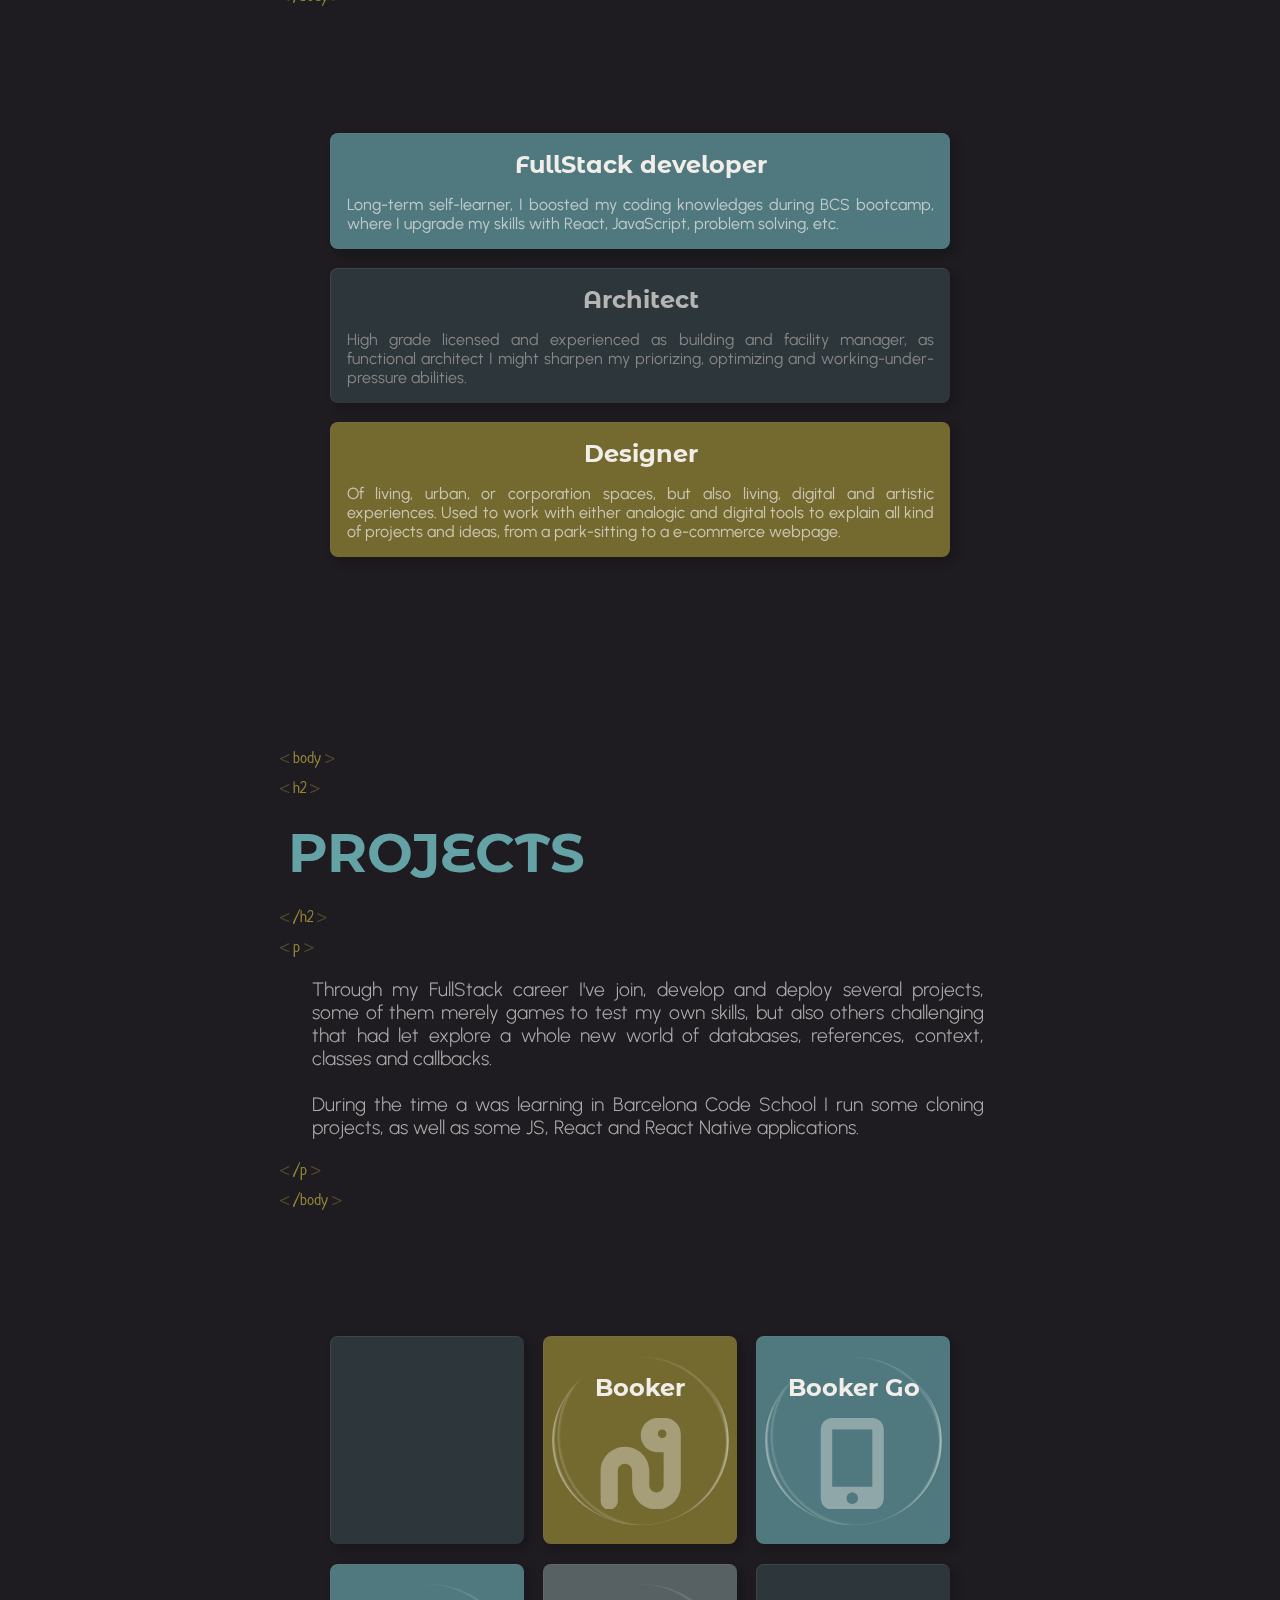
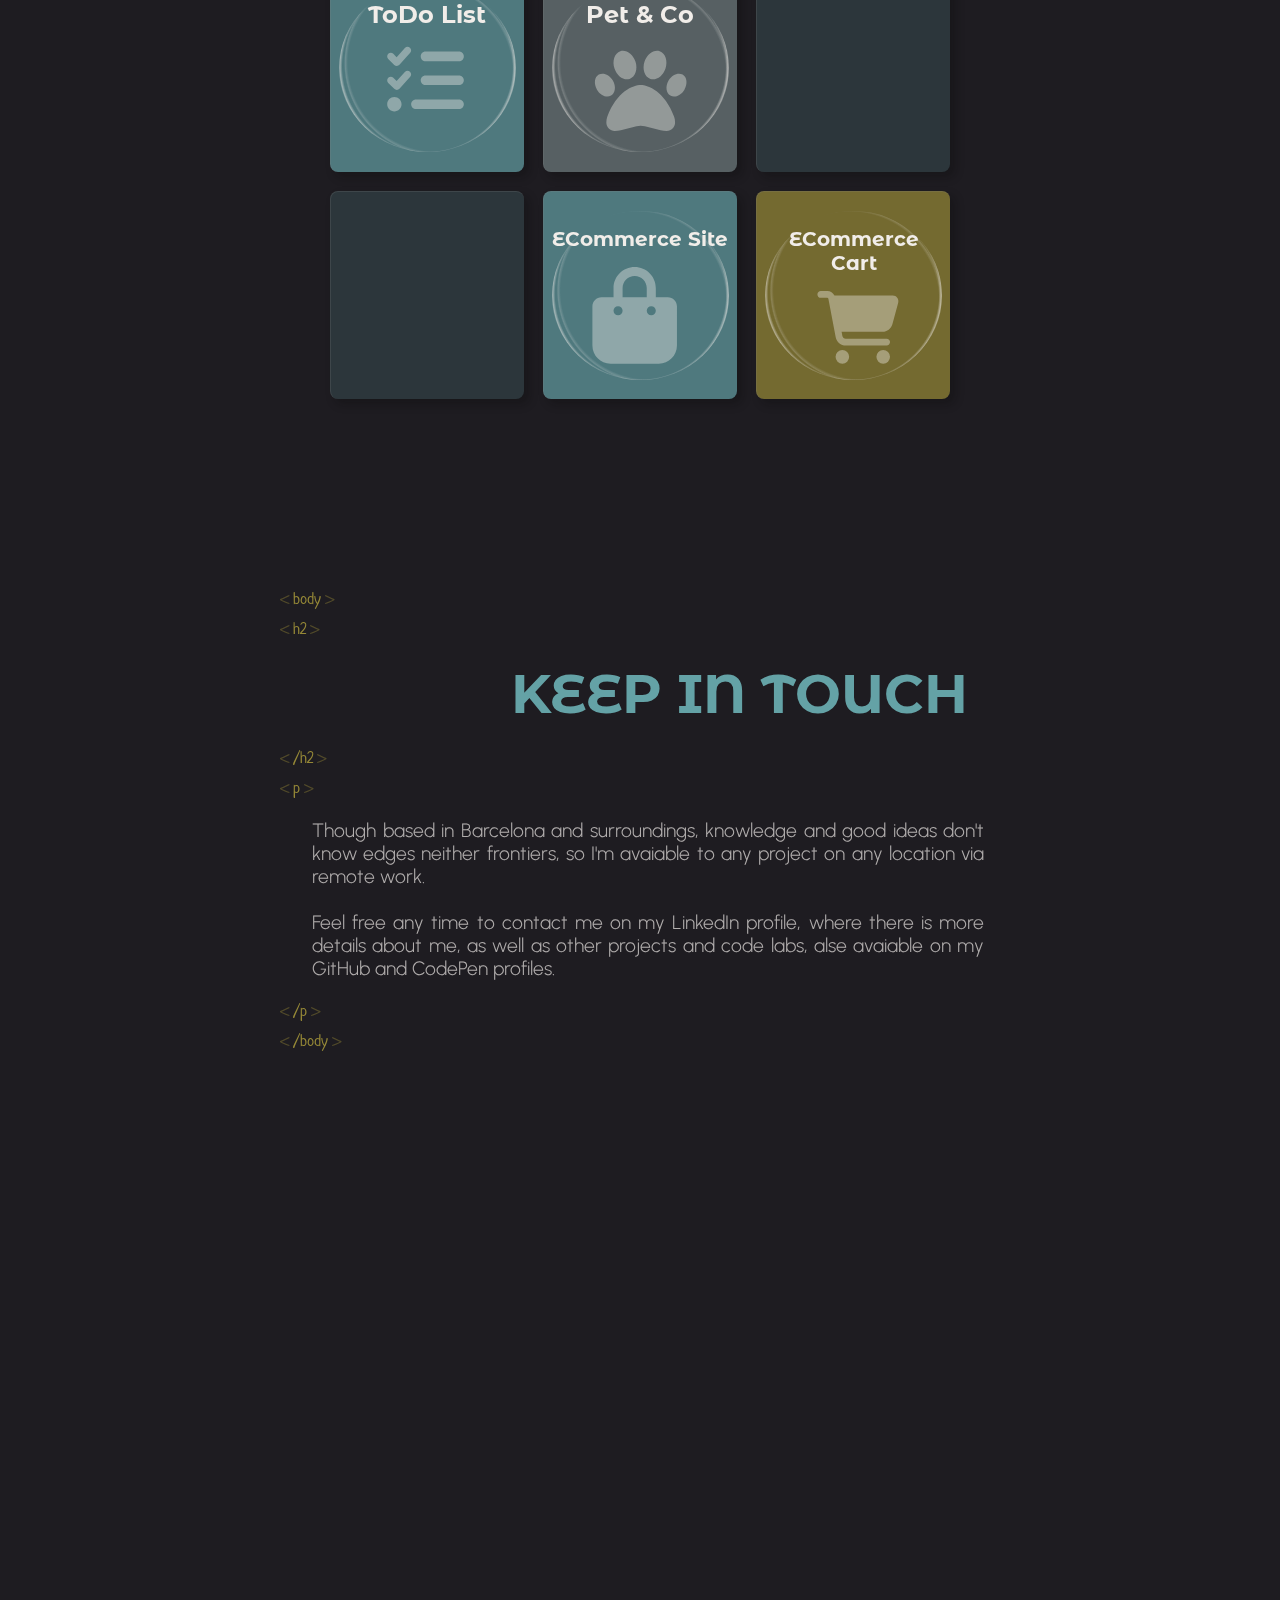
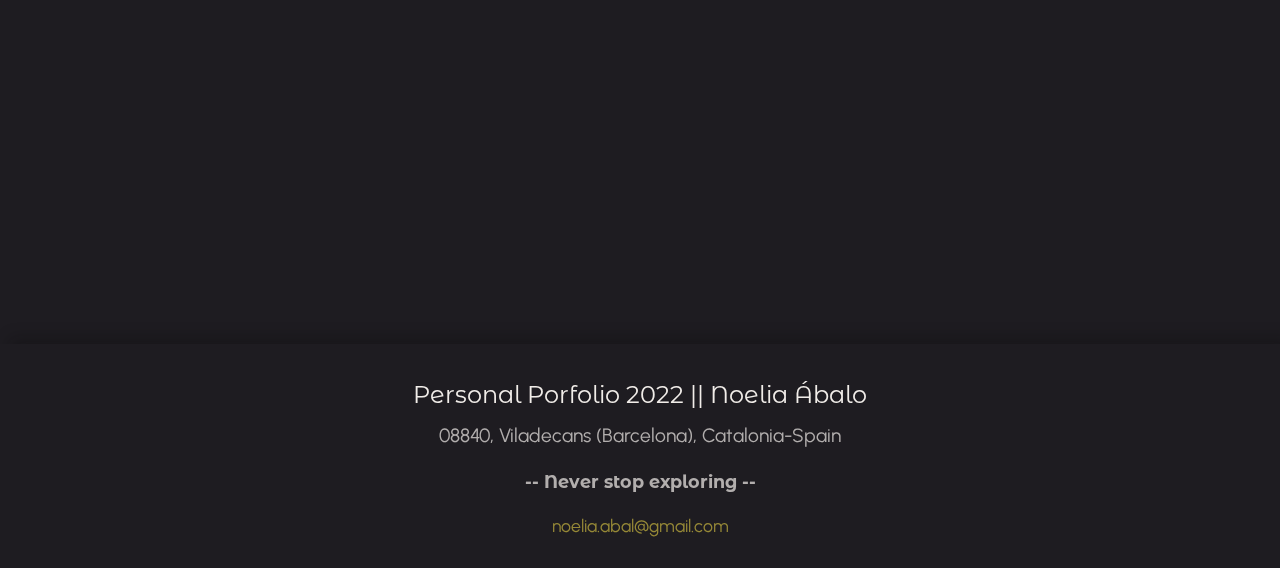
==== commit 1c739755: "Porfolio - Projects added" ====
--- a/src/index.html
+++ b/src/index.html
@@ -1,367 +1,451 @@
 <!DOCTYPE html>
 <html lang="en">
-  <head>
-    <meta charset="UTF-8" />
-    <meta http-equiv="X-UA-Compatible" content="IE=edge" />
-    <meta name="viewport" content="width=device-width, initial-scale=1.0" />
-    <title>Porfolio | Noelia Ábalo</title>
-    <link rel="stylesheet" href="index.css" />
-
-    <link rel="preconnect" href="https://fonts.googleapis.com" />
-    <link rel="preconnect" href="https://fonts.gstatic.com" crossorigin />
-    <link
-      href="https://fonts.googleapis.com/css2?family=Albert+Sans&family=Amatic+SC&family=Montserrat+Alternates&family=Neucha&family=Patrick+Hand+SC&family=Roboto&family=Urbanist:wght@300;400&display=swap"
-      rel="stylesheet"
-    />
-    <link
-      rel="stylesheet"
-      href="https://fonts.googleapis.com/css2?family=Material+Symbols+Outlined:opsz,wght,FILL,GRAD@20..48,100..700,0..1,-50..200"
-    />
-  </head>
-
-  <body>
-    <header>
-      <section class="nav-bar">
-        <ul class="navbar-container r-sec">
-          <li>
-            <a href="#main">
-              <svg class="logo" viewBox="-25 -100 712 712">
-                <g
-                  inkscape:groupmode="layer"
-                  id="layer1"
-                  inkscape:label="Layer 1"
-                  transform="rotate(15,113.74948,6.2664893)"
-                >
-                  <path
-                    class="path1"
-                    d="m 221.49824,436.90435 c -7.7,1.3 -15.6,-0.5 -22.1,-5 -83.12994,-58.7 -128.959902,-136.4 -128.959902,-219.5 0,-81.4 45.829962,-158.959958 128.959902,-217.6899573 5.7,-4.009998 12.6,-5.8799977 19.6,-5.2899977 6.9,0.5899997 13.4,3.5999987 18.3,8.5099973 l 183.4,182.6699577 c 5.6,5.5 8.7,13 8.7,20.9 0.1,6.9 -3,15.3 -8.6,20.9 -5.5,5.5 -13,8.7 -20.9,8.7 -7.8,0 -16.2,-3.1 -20.9,-8.6 l -165.1,-164.499957 c -54.6,45.199967 -84.26995,99.199957 -84.26995,154.399957 0,63.4 36.86995,124 103.06995,171.1 7.3,4.6 11.6,11.4 13,19.2 1.3,7.7 -0.5,15.7 -5,22.1 -4.5,6.4 -11.4,10.7 -19.2,12.1 z"
-                    id="path2-2"
-                    sodipodi:nodetypes="ccscccccssccsccsc"
-                    fill="#64a1a680"
-                  />
-                  <path
-                    class="path2"
-                    d="m 519.45133,-92.804154 c 7.7,-1.3 15.6,0.5 22.1,5 83.13,58.700005 128.96,136.400009 128.96,219.499934 0,81.4 -45.83,158.95999 -128.96,217.68999 -5.7,4.01 -12.6,5.88 -19.6,5.29 -6.9,-0.59 -13.4,-3.6 -18.3,-8.51 l -183.4,-182.66999 c -5.6,-5.5 -8.7,-13 -8.7,-20.9 -0.1,-6.9 3,-15.3 8.6,-20.9 5.5,-5.5 13,-8.7 20.9,-8.7 7.8,0 16.2,3.1 20.9,8.6 l 165.1,164.5 c 54.6,-45.2 84.27,-99.2 84.27,-154.4 0,-63.399929 -36.87,-123.9999263 -103.07,-171.099929 -7.3,-4.6 -11.6,-11.4 -13,-19.2 -1.3,-7.7 0.5,-15.7 5,-22.100005 4.5,-6.4 11.4,-10.7 19.2,-12.1 z"
-                    id="path1104"
-                    sodipodi:nodetypes="ccscccccssccsccsc"
-                    fill="#f1ede966"
-                  />
-                </g>
-              </svg>
-            </a>
-          </li>
-        </ul>
-        <div class="navbar-container l-sec">
-        <ul >
+
+<head>
+  <meta charset="UTF-8" />
+  <meta http-equiv="X-UA-Compatible" content="IE=edge" />
+  <meta name="viewport" content="width=device-width, initial-scale=1.0" />
+  <title>Porfolio | Noelia Ábalo</title>
+  <link rel="stylesheet" href="index.css" />
+
+  <link rel="preconnect" href="https://fonts.googleapis.com" />
+  <link rel="preconnect" href="https://fonts.gstatic.com" crossorigin />
+  <link
+    href="https://fonts.googleapis.com/css2?family=Albert+Sans&family=Amatic+SC&family=Montserrat+Alternates&family=Neucha&family=Patrick+Hand+SC&family=Roboto&family=Urbanist:wght@300;400&display=swap"
+    rel="stylesheet" />
+  <link rel="stylesheet"
+    href="https://fonts.googleapis.com/css2?family=Material+Symbols+Outlined:opsz,wght,FILL,GRAD@20..48,100..700,0..1,-50..200" />
+</head>
+
+<body>
+  <header>
+    <section class="nav-bar">
+      <ul class="navbar-container r-sec">
+        <li>
+          <a href="#main">
+            <svg class="logo" viewBox="-25 -100 712 712">
+              <g inkscape:groupmode="layer" id="layer1" inkscape:label="Layer 1"
+                transform="rotate(15,113.74948,6.2664893)">
+                <path class="path1"
+                  d="m 221.49824,436.90435 c -7.7,1.3 -15.6,-0.5 -22.1,-5 -83.12994,-58.7 -128.959902,-136.4 -128.959902,-219.5 0,-81.4 45.829962,-158.959958 128.959902,-217.6899573 5.7,-4.009998 12.6,-5.8799977 19.6,-5.2899977 6.9,0.5899997 13.4,3.5999987 18.3,8.5099973 l 183.4,182.6699577 c 5.6,5.5 8.7,13 8.7,20.9 0.1,6.9 -3,15.3 -8.6,20.9 -5.5,5.5 -13,8.7 -20.9,8.7 -7.8,0 -16.2,-3.1 -20.9,-8.6 l -165.1,-164.499957 c -54.6,45.199967 -84.26995,99.199957 -84.26995,154.399957 0,63.4 36.86995,124 103.06995,171.1 7.3,4.6 11.6,11.4 13,19.2 1.3,7.7 -0.5,15.7 -5,22.1 -4.5,6.4 -11.4,10.7 -19.2,12.1 z"
+                  id="path2-2" sodipodi:nodetypes="ccscccccssccsccsc" fill="#64a1a680" />
+                <path class="path2"
+                  d="m 519.45133,-92.804154 c 7.7,-1.3 15.6,0.5 22.1,5 83.13,58.700005 128.96,136.400009 128.96,219.499934 0,81.4 -45.83,158.95999 -128.96,217.68999 -5.7,4.01 -12.6,5.88 -19.6,5.29 -6.9,-0.59 -13.4,-3.6 -18.3,-8.51 l -183.4,-182.66999 c -5.6,-5.5 -8.7,-13 -8.7,-20.9 -0.1,-6.9 3,-15.3 8.6,-20.9 5.5,-5.5 13,-8.7 20.9,-8.7 7.8,0 16.2,3.1 20.9,8.6 l 165.1,164.5 c 54.6,-45.2 84.27,-99.2 84.27,-154.4 0,-63.399929 -36.87,-123.9999263 -103.07,-171.099929 -7.3,-4.6 -11.6,-11.4 -13,-19.2 -1.3,-7.7 0.5,-15.7 5,-22.100005 4.5,-6.4 11.4,-10.7 19.2,-12.1 z"
+                  id="path1104" sodipodi:nodetypes="ccscccccssccsccsc" fill="#f1ede966" />
+              </g>
+            </svg>
+          </a>
+        </li>
+      </ul>
+      <div class="navbar-container l-sec">
+        <ul>
           <li><a href="#skills">Skills</a></li>
           <li><a href="#projects">Projects</a></li>
           <li><a href="#contact">Contact</a></li>
           <li><a href="#contact">Resume</a></li>
         </ul>
       </div>
+    </section>
+  </header>
+
+  <main class="wrapper">
+    <div class="background">
+      <div class="r-sec"></div>
+      <div class="l-sec"></div>
+    </div>
+    <div class="social-bar">
+      <ul class="social-container">
+        <li class="linkedin-icon">
+          <a href="https://www.linkedin.com/in/noelia-abalo-sanchez/">
+            <svg xmlns="http://www.w3.org/2000/svg" viewBox="0 0 448 512">
+              <!--! Font Awesome Pro 6.2.0 by @fontawesome - https://fontawesome.com License - https://fontawesome.com/license (Commercial License) Copyright 2022 Fonticons, Inc. -->
+              <path
+                d="M100.28 448H7.4V148.9h92.88zM53.79 108.1C24.09 108.1 0 83.5 0 53.8a53.79 53.79 0 0 1 107.58 0c0 29.7-24.1 54.3-53.79 54.3zM447.9 448h-92.68V302.4c0-34.7-.7-79.2-48.29-79.2-48.29 0-55.69 37.7-55.69 76.7V448h-92.78V148.9h89.08v40.8h1.3c12.4-23.5 42.69-48.3 87.88-48.3 94 0 111.28 61.9 111.28 142.3V448z" />
+            </svg>
+          </a>
+        </li>
+        <li class="github-icon">
+          <a href="https://github.com/Noabsa">
+            <svg xmlns="http://www.w3.org/2000/svg" viewBox="0 0 496 512">
+              <!--! Font Awesome Pro 6.2.0 by @fontawesome - https://fontawesome.com License - https://fontawesome.com/license (Commercial License) Copyright 2022 Fonticons, Inc. -->
+              <path
+                d="M165.9 397.4c0 2-2.3 3.6-5.2 3.6-3.3.3-5.6-1.3-5.6-3.6 0-2 2.3-3.6 5.2-3.6 3-.3 5.6 1.3 5.6 3.6zm-31.1-4.5c-.7 2 1.3 4.3 4.3 4.9 2.6 1 5.6 0 6.2-2s-1.3-4.3-4.3-5.2c-2.6-.7-5.5.3-6.2 2.3zm44.2-1.7c-2.9.7-4.9 2.6-4.6 4.9.3 2 2.9 3.3 5.9 2.6 2.9-.7 4.9-2.6 4.6-4.6-.3-1.9-3-3.2-5.9-2.9zM244.8 8C106.1 8 0 113.3 0 252c0 110.9 69.8 205.8 169.5 239.2 12.8 2.3 17.3-5.6 17.3-12.1 0-6.2-.3-40.4-.3-61.4 0 0-70 15-84.7-29.8 0 0-11.4-29.1-27.8-36.6 0 0-22.9-15.7 1.6-15.4 0 0 24.9 2 38.6 25.8 21.9 38.6 58.6 27.5 72.9 20.9 2.3-16 8.8-27.1 16-33.7-55.9-6.2-112.3-14.3-112.3-110.5 0-27.5 7.6-41.3 23.6-58.9-2.6-6.5-11.1-33.3 2.6-67.9 20.9-6.5 69 27 69 27 20-5.6 41.5-8.5 62.8-8.5s42.8 2.9 62.8 8.5c0 0 48.1-33.6 69-27 13.7 34.7 5.2 61.4 2.6 67.9 16 17.7 25.8 31.5 25.8 58.9 0 96.5-58.9 104.2-114.8 110.5 9.2 7.9 17 22.9 17 46.4 0 33.7-.3 75.4-.3 83.6 0 6.5 4.6 14.4 17.3 12.1C428.2 457.8 496 362.9 496 252 496 113.3 383.5 8 244.8 8zM97.2 352.9c-1.3 1-1 3.3.7 5.2 1.6 1.6 3.9 2.3 5.2 1 1.3-1 1-3.3-.7-5.2-1.6-1.6-3.9-2.3-5.2-1zm-10.8-8.1c-.7 1.3.3 2.9 2.3 3.9 1.6 1 3.6.7 4.3-.7.7-1.3-.3-2.9-2.3-3.9-2-.6-3.6-.3-4.3.7zm32.4 35.6c-1.6 1.3-1 4.3 1.3 6.2 2.3 2.3 5.2 2.6 6.5 1 1.3-1.3.7-4.3-1.3-6.2-2.2-2.3-5.2-2.6-6.5-1zm-11.4-14.7c-1.6 1-1.6 3.6 0 5.9 1.6 2.3 4.3 3.3 5.6 2.3 1.6-1.3 1.6-3.9 0-6.2-1.4-2.3-4-3.3-5.6-2z" />
+            </svg>
+          </a>
+        </li>
+        <li class="codepen-icon">
+          <a href="https://codepen.io/Noabsa">
+            <svg xmlns="http://www.w3.org/2000/svg" viewBox="0 0 512 512">
+              <!--! Font Awesome Pro 6.2.0 by @fontawesome - https://fontawesome.com License - https://fontawesome.com/license (Commercial License) Copyright 2022 Fonticons, Inc. -->
+              <path
+                d="M502.285 159.704l-234-156c-7.987-4.915-16.511-4.96-24.571 0l-234 156C3.714 163.703 0 170.847 0 177.989v155.999c0 7.143 3.714 14.286 9.715 18.286l234 156.022c7.987 4.915 16.511 4.96 24.571 0l234-156.022c6-3.999 9.715-11.143 9.715-18.286V177.989c-.001-7.142-3.715-14.286-9.716-18.285zM278 63.131l172.286 114.858-76.857 51.429L278 165.703V63.131zm-44 0v102.572l-95.429 63.715-76.857-51.429L234 63.131zM44 219.132l55.143 36.857L44 292.846v-73.714zm190 229.715L61.714 333.989l76.857-51.429L234 346.275v102.572zm22-140.858l-77.715-52 77.715-52 77.715 52-77.715 52zm22 140.858V346.275l95.429-63.715 76.857 51.429L278 448.847zm190-156.001l-55.143-36.857L468 219.132v73.714z" />
+            </svg>
+          </a>
+        </li>
+      </ul>
+      <div class="line"></div>
+    </div>
+
+    <div class="c-area">
+      <section id="main" class="main-page">
+        <div class="content-frame">
+          <p class="back-text">
+            < <span>body</span> >
+          </p>
+          <p class="back-text">
+            < <span>h2</span> >
+          </p>
+
+          <h2 class="title">ABOUT ME</h2>
+
+          <p class="back-text">
+            < <span>/h2</span> >
+          </p>
+          <p class="back-text">
+            < <span>p </span>>
+          </p>
+          <p class="content">
+            I'm Noelia, a designer, front-end developer, architect, self-learner, a program-languages-ever-student,
+            among other things. <br /><br />
+            Based in Barcelona, I've been working across different areas of design for the past 15+ years to the
+            current days, in which I'm mostly researching, designing, prototyping and coding web, mobile and digital
+            solutions.
+            <br /><br />
+            The rest of the time, you'll find me dreaming rock music and doodling classic artists inspired by my
+            smiling dogs.
+          </p>
+          <p class="back-text">
+            < <span>/p </span>>
+          </p>
+          <p class="back-text">
+            < <span>/body </span>>
+          </p>
+        </div>
+        <div class="grid-graphic">
+          <div class="C1"></div>
+          <div class="C2"></div>
+          <div class="L1"></div>
+          <div class="L2"></div>
+          <div class="LD"></div>
+        </div>
       </section>
-    </header>
-
-    <main class="wrapper">
-      <div class="background">
-        <div class="r-sec"></div>
-        <div class="l-sec"></div>
-      </div>
-      <div class="social-bar">
-        <ul class="social-container">
-          <li class="linkedin-icon">
-            <a href="https://www.linkedin.com/in/noelia-abalo-sanchez/">
-              <svg xmlns="http://www.w3.org/2000/svg" viewBox="0 0 448 512">
-                <!--! Font Awesome Pro 6.2.0 by @fontawesome - https://fontawesome.com License - https://fontawesome.com/license (Commercial License) Copyright 2022 Fonticons, Inc. -->
-                <path
-                  d="M100.28 448H7.4V148.9h92.88zM53.79 108.1C24.09 108.1 0 83.5 0 53.8a53.79 53.79 0 0 1 107.58 0c0 29.7-24.1 54.3-53.79 54.3zM447.9 448h-92.68V302.4c0-34.7-.7-79.2-48.29-79.2-48.29 0-55.69 37.7-55.69 76.7V448h-92.78V148.9h89.08v40.8h1.3c12.4-23.5 42.69-48.3 87.88-48.3 94 0 111.28 61.9 111.28 142.3V448z"
-                />
-              </svg>
-            </a>
-          </li>
-          <li class="github-icon">
-            <a href="https://github.com/Noabsa">
-              <svg xmlns="http://www.w3.org/2000/svg" viewBox="0 0 496 512">
-                <!--! Font Awesome Pro 6.2.0 by @fontawesome - https://fontawesome.com License - https://fontawesome.com/license (Commercial License) Copyright 2022 Fonticons, Inc. -->
-                <path
-                  d="M165.9 397.4c0 2-2.3 3.6-5.2 3.6-3.3.3-5.6-1.3-5.6-3.6 0-2 2.3-3.6 5.2-3.6 3-.3 5.6 1.3 5.6 3.6zm-31.1-4.5c-.7 2 1.3 4.3 4.3 4.9 2.6 1 5.6 0 6.2-2s-1.3-4.3-4.3-5.2c-2.6-.7-5.5.3-6.2 2.3zm44.2-1.7c-2.9.7-4.9 2.6-4.6 4.9.3 2 2.9 3.3 5.9 2.6 2.9-.7 4.9-2.6 4.6-4.6-.3-1.9-3-3.2-5.9-2.9zM244.8 8C106.1 8 0 113.3 0 252c0 110.9 69.8 205.8 169.5 239.2 12.8 2.3 17.3-5.6 17.3-12.1 0-6.2-.3-40.4-.3-61.4 0 0-70 15-84.7-29.8 0 0-11.4-29.1-27.8-36.6 0 0-22.9-15.7 1.6-15.4 0 0 24.9 2 38.6 25.8 21.9 38.6 58.6 27.5 72.9 20.9 2.3-16 8.8-27.1 16-33.7-55.9-6.2-112.3-14.3-112.3-110.5 0-27.5 7.6-41.3 23.6-58.9-2.6-6.5-11.1-33.3 2.6-67.9 20.9-6.5 69 27 69 27 20-5.6 41.5-8.5 62.8-8.5s42.8 2.9 62.8 8.5c0 0 48.1-33.6 69-27 13.7 34.7 5.2 61.4 2.6 67.9 16 17.7 25.8 31.5 25.8 58.9 0 96.5-58.9 104.2-114.8 110.5 9.2 7.9 17 22.9 17 46.4 0 33.7-.3 75.4-.3 83.6 0 6.5 4.6 14.4 17.3 12.1C428.2 457.8 496 362.9 496 252 496 113.3 383.5 8 244.8 8zM97.2 352.9c-1.3 1-1 3.3.7 5.2 1.6 1.6 3.9 2.3 5.2 1 1.3-1 1-3.3-.7-5.2-1.6-1.6-3.9-2.3-5.2-1zm-10.8-8.1c-.7 1.3.3 2.9 2.3 3.9 1.6 1 3.6.7 4.3-.7.7-1.3-.3-2.9-2.3-3.9-2-.6-3.6-.3-4.3.7zm32.4 35.6c-1.6 1.3-1 4.3 1.3 6.2 2.3 2.3 5.2 2.6 6.5 1 1.3-1.3.7-4.3-1.3-6.2-2.2-2.3-5.2-2.6-6.5-1zm-11.4-14.7c-1.6 1-1.6 3.6 0 5.9 1.6 2.3 4.3 3.3 5.6 2.3 1.6-1.3 1.6-3.9 0-6.2-1.4-2.3-4-3.3-5.6-2z"
-                />
-              </svg>
-            </a>
-          </li>
-          <li class="codepen-icon">
-            <a href="https://codepen.io/Noabsa">
-              <svg xmlns="http://www.w3.org/2000/svg" viewBox="0 0 512 512">
-                <!--! Font Awesome Pro 6.2.0 by @fontawesome - https://fontawesome.com License - https://fontawesome.com/license (Commercial License) Copyright 2022 Fonticons, Inc. -->
-                <path
-                  d="M502.285 159.704l-234-156c-7.987-4.915-16.511-4.96-24.571 0l-234 156C3.714 163.703 0 170.847 0 177.989v155.999c0 7.143 3.714 14.286 9.715 18.286l234 156.022c7.987 4.915 16.511 4.96 24.571 0l234-156.022c6-3.999 9.715-11.143 9.715-18.286V177.989c-.001-7.142-3.715-14.286-9.716-18.285zM278 63.131l172.286 114.858-76.857 51.429L278 165.703V63.131zm-44 0v102.572l-95.429 63.715-76.857-51.429L234 63.131zM44 219.132l55.143 36.857L44 292.846v-73.714zm190 229.715L61.714 333.989l76.857-51.429L234 346.275v102.572zm22-140.858l-77.715-52 77.715-52 77.715 52-77.715 52zm22 140.858V346.275l95.429-63.715 76.857 51.429L278 448.847zm190-156.001l-55.143-36.857L468 219.132v73.714z"
-                />
-              </svg>
-            </a>
-          </li>
-        </ul>
-        <div class="line"></div>
-      </div>
-
-      <div class="c-area">
-        <section id="main" class="main-page">
-          <div class="content-frame">
-            <p class="back-text">< <span>body</span> ></p>
-            <p class="back-text">< <span>h2</span> ></p>
-
-            <h2 class="title">ABOUT ME</h2>
-
-            <p class="back-text">< <span>/h2</span> ></p>
-            <p class="back-text">< <span>p </span>></p>
-            <p class="content">
-              I'm Noelia, a designer, front-end developer, architect, self-learner, a program-languages-ever-student,
-              among other things. <br /><br />
-              Based in Barcelona, I've been working across different areas of design for the past 15+ years to the
-              current days, in which I'm mostly researching, designing, prototyping and coding web, mobile and digital
-              solutions.
-              <br /><br />
-              The rest of the time, you'll find me dreaming rock music and doodling classic artists inspired by my
-              smiling dogs.
+
+      <section id="skills" class="skills-page">
+        <div class="content-frame">
+          <p class="back-text">
+            < <span>body</span> >
+          </p>
+          <p class="back-text">
+            < <span>h2</span> >
+          </p>
+
+          <h2 class="title reverse cut">SKILLS</h2>
+
+          <p class="back-text">
+            < <span>/h2</span> >
+          </p>
+          <p class="back-text">
+            < <span>p </span>>
+          </p>
+          <p class="content">
+            Since beginning my journey as an architect nearly 10 years ago, I've developed a wide range of design
+            works, covering space and building layouts to furniture, lighting, systems and processes, until the
+            present day, on which I'm into digital and web design.<br /><br />
+            During this trip, I've collaborated with talented people to create spaces and systems efficiently for both
+            business and consumer use, providing me with a deep background to create successfully responsive solutions
+            that are fast, easy to use, and beautifully built.<br /><br />
+            My main area of professional growth now is front-end development, building web apps, custom plugins,
+            features, and animated layouts.<br /><br />
+            Visit my LinkedIn profile for more details, or just contact me.
+          </p>
+          <p class="back-text">
+            < <span>/p </span>>
+          </p>
+          <p class="back-text">
+            < <span>/body </span>>
+          </p>
+        </div>
+
+        <div class="block-expert">
+          <div class="card exp accent-2">
+            <h3 class="accent">FullStack developer</h3>
+            <p class="accent">
+              Long-term self-learner, I boosted my coding knowledges during BCS bootcamp, where I upgrade my skills
+              with React, JavaScript, problem solving, etc.
             </p>
-            <p class="back-text">< <span>/p </span>></p>
-            <p class="back-text">< <span>/body </span>></p>
-          </div>
-          <div class="grid-graphic">
-            <div class="C1"></div>
-            <div class="C2"></div>
-            <div class="L1"></div>
-            <div class="L2"></div>
-            <div class="LD"></div>
-          </div>
-        </section>
-
-        <section id="skills" class="skills-page">
-          <div class="content-frame">
-            <p class="back-text">< <span>body</span> ></p>
-            <p class="back-text">< <span>h2</span> ></p>
-
-            <h2 class="title reverse cut">SKILLS</h2>
-
-            <p class="back-text">< <span>/h2</span> ></p>
-            <p class="back-text">< <span>p </span>></p>
-            <p class="content">
-              Since beginning my journey as an architect nearly 10 years ago, I've developed a wide range of design
-              works, covering space and building layouts to furniture, lighting, systems and processes, until the
-              present day, on which I'm into digital and web design.<br /><br />
-              During this trip, I've collaborated with talented people to create spaces and systems efficiently for both
-              business and consumer use, providing me with a deep background to create successfully responsive solutions
-              that are fast, easy to use, and beautifully built.<br /><br />
-              My main area of professional growth now is front-end development, building web apps, custom plugins,
-              features, and animated layouts.<br /><br />
-              Visit my LinkedIn profile for more details, or just contact me.
+          </div>
+          <div class="card exp">
+            <h3>Architect</h3>
+            <p>
+              High grade licensed and experienced as building and facility manager, as functional architect I might
+              sharpen my priorizing, optimizing and working-under-pressure abilities.
             </p>
-            <p class="back-text">< <span>/p </span>></p>
-            <p class="back-text">< <span>/body </span>></p>
-          </div>
-
-          <div class="block-expert">
-            <div class="card exp accent-2">
-              <h3 class="accent">FullStack developer</h3>
-              <p class="accent">
-                Long-term self-learner, I boosted my coding knowledges during BCS bootcamp, where I upgrade my skills
-                with React, JavaScript, problem solving, etc.
-              </p>
-            </div>
-            <div class="card exp">
-              <h3>Architect</h3>
-              <p>
-                High grade licensed and experienced as building and facility manager, as functional architect I might
-                sharpen my priorizing, optimizing and working-under-pressure abilities.
-              </p>
-            </div>
-            <div class="card exp accent">
-              <h3 class="accent">Designer</h3>
-              <p class="accent">
-                Of living, urban, or corporation spaces, but also living, digital and artistic experiences. Used to work
-                with either analogic and digital tools to explain all kind of projects and ideas, from a park-sitting to a
-                e-commerce webpage.
-              </p>
-            </div>
-          </div>
-        </section>
-
-        <section id="projects" class="projects-page">
-          <div class="content-frame">
-            <p class="back-text">< <span>body</span> ></p>
-            <p class="back-text">< <span>h2</span> ></p>
-
-            <h2 class="title">PROJECTS</h2>
-
-            <p class="back-text">< <span>/h2</span> ></p>
-            <p class="back-text">< <span>p </span>></p>
-            <p class="content">
-              Through my FullStack career I've join, develop and deploy several projects, some of them merely games to
-              test my own skills, but also others challenging that had let explore a whole new world of databases,
-              references, context, classes and callbacks. <br></br>During the time a was learning in Barcelona Code School I run
-              some cloning projects, as well as some JS, React and React Native applications.
+          </div>
+          <div class="card exp accent">
+            <h3 class="accent">Designer</h3>
+            <p class="accent">
+              Of living, urban, or corporation spaces, but also living, digital and artistic experiences. Used to work
+              with either analogic and digital tools to explain all kind of projects and ideas, from a park-sitting to a
+              e-commerce webpage.
             </p>
-            <p class="back-text">< <span>/p </span>></p>
-            <p class="back-text">< <span>/body </span>></p>
-          </div>
-
-          <div class="block-projects">
-            <div class="card project"></div>
-
-            <div class="flip">
-              <div class="card project accent">
-                <div class="icon-frame">
-                  <h3 class="accent">Booker</h3>
-                  <svg xmlns="http://www.w3.org/2000/svg" viewBox="0 0 448 512">
-                    <!--! Font Awesome Pro 6.2.0 by @fontawesome - https://fontawesome.com License - https://fontawesome.com/license (Commercial License) Copyright 2022 Fonticons, Inc. -->
-                    <path
-                      d="M224 96c0-53 43-96 96-96h38.4C407.9 0 448 40.1 448 89.6V176v16V376c0 75.1-60.9 136-136 136s-136-60.9-136-136V296c0-22.1-17.9-40-40-40s-40 17.9-40 40V464c0 26.5-21.5 48-48 48s-48-21.5-48-48V296c0-75.1 60.9-136 136-136s136 60.9 136 136v80c0 22.1 17.9 40 40 40s40-17.9 40-40V192H320c-53 0-96-43-96-96zm144-8c0-13.3-10.7-24-24-24s-24 10.7-24 24s10.7 24 24 24s24-10.7 24-24z"
-                    />
-                  </svg>
-                </div>
-              </div>
-              <div class="card info accent">
-      
-                  <p class="accent">Library APP where you can organize all your books</p>
-                  <div class="tag-group">
-                  <p class="tag">React</p>
-                  <p class="tag">JS</p>
-                  <p class="tag">MongoDB</p>
-                  <p class="tag">CSS</p>
-                </div>
-                <a  class="link" href="https://projects.barcelonacodeschool.com/booker">Link</a>
-                
-              </div>
-            </div>
-
-            <div class="flip">
+          </div>
+        </div>
+      </section>
+
+      <section id="projects" class="projects-page">
+        <div class="content-frame">
+          <p class="back-text">
+            < <span>body</span> >
+          </p>
+          <p class="back-text">
+            < <span>h2</span> >
+          </p>
+
+          <h2 class="title">PROJECTS</h2>
+
+          <p class="back-text">
+            < <span>/h2</span> >
+          </p>
+          <p class="back-text">
+            < <span>p </span>>
+          </p>
+          <p class="content">
+            Through my FullStack career I've join, develop and deploy several projects, some of them merely games to
+            test my own skills, but also others challenging that had let explore a whole new world of databases,
+            references, context, classes and callbacks. <br></br>During the time a was learning in Barcelona Code School
+            I run
+            some cloning projects, as well as some JS, React and React Native applications.
+          </p>
+          <p class="back-text">
+            < <span>/p </span>>
+          </p>
+          <p class="back-text">
+            < <span>/body </span>>
+          </p>
+        </div>
+
+        <div class="block-projects">
+          <div class="card project"></div>
+
+          <div class="flip">
+            <div class="card project accent">
+              <div class="icon-frame">
+                <h3 class="accent">Booker</h3>
+                <svg xmlns="http://www.w3.org/2000/svg" viewBox="0 0 448 512">
+                  <!--! Font Awesome Pro 6.2.0 by @fontawesome - https://fontawesome.com License - https://fontawesome.com/license (Commercial License) Copyright 2022 Fonticons, Inc. -->
+                  <path
+                    d="M224 96c0-53 43-96 96-96h38.4C407.9 0 448 40.1 448 89.6V176v16V376c0 75.1-60.9 136-136 136s-136-60.9-136-136V296c0-22.1-17.9-40-40-40s-40 17.9-40 40V464c0 26.5-21.5 48-48 48s-48-21.5-48-48V296c0-75.1 60.9-136 136-136s136 60.9 136 136v80c0 22.1 17.9 40 40 40s40-17.9 40-40V192H320c-53 0-96-43-96-96zm144-8c0-13.3-10.7-24-24-24s-24 10.7-24 24s10.7 24 24 24s24-10.7 24-24z" />
+                </svg>
+              </div>
+            </div>
+            <div class="card info accent">
+
+              <p class="accent">Library APP where you can organize all your books</p>
+              <div class="tag-group">
+                <p class="tag">React</p>
+                <p class="tag">JS</p>
+                <p class="tag">MongoDB</p>
+                <p class="tag">CSS</p>
+                <p class="tag">Express</p>
+              </div>
+              <a class="link" href="https://projects.barcelonacodeschool.com/booker">Webpage</a>
+
+            </div>
+          </div>
+
+          <div class="flip">
             <div class="card project accent-2">
               <div class="icon-frame">
                 <h3 class="accent">Booker Go</h3>
                 <svg xmlns="http://www.w3.org/2000/svg" viewBox="0 0 400 512">
                   <!--! Font Awesome Pro 6.2.0 by @fontawesome - https://fontawesome.com License - https://fontawesome.com/license (Commercial License) Copyright 2022 Fonticons, Inc. -->
-                  <path xmlns="http://www.w3.org/2000/svg" d="M16 64C16 28.7 44.7 0 80 0H304c35.3 0 64 28.7 64 64V448c0 35.3-28.7 64-64 64H80c-35.3 0-64-28.7-64-64V64zM224 448c0-17.7-14.3-32-32-32s-32 14.3-32 32s14.3 32 32 32s32-14.3 32-32zM304 64H80V384H304V64z"/>
+                  <path xmlns="http://www.w3.org/2000/svg"
+                    d="M16 64C16 28.7 44.7 0 80 0H304c35.3 0 64 28.7 64 64V448c0 35.3-28.7 64-64 64H80c-35.3 0-64-28.7-64-64V64zM224 448c0-17.7-14.3-32-32-32s-32 14.3-32 32s14.3 32 32 32s32-14.3 32-32zM304 64H80V384H304V64z" />
                 </svg>
               </div>
             </div>
             <div class="card info accent-2">
-              
+
               <p class="accent">Book mobile APP for being always connected</p>
               <div class="tag-group">
-              <p class="tag">React</p>
-              <p class="tag">JS</p>
-              <p class="tag">Expo</p>
-              <p class="tag">React Native</p>
-            </div>
-            <a  class="link" href="https://projects.barcelonacodeschool.com/booker">Link</a>
-            
-            </div>
-          </div>
-
-            <div class="flip">
+                <p class="tag">React</p>
+                <p class="tag">JS</p>
+                <p class="tag">Expo</p>
+                <p class="tag">React Native</p>
+              </div>
+              <a class="link" href="https://projects.barcelonacodeschool.com/booker">Webpage</a>
+
+            </div>
+          </div>
+
+          <div class="flip">
             <div class="card project accent-2">
               <div class="icon-frame">
-                <h3 class="accent">BCS Lab</h3>
-                <svg xmlns="http://www.w3.org/2000/svg" viewBox="0 0 512 512">
-                  <!--! Font Awesome Pro 6.2.0 by @fontawesome - https://fontawesome.com License - https://fontawesome.com/license (Commercial License) Copyright 2022 Fonticons, Inc. -->
-                  
-                  <path xmlns="http://www.w3.org/2000/svg" d="M288 0H160 128C110.3 0 96 14.3 96 32s14.3 32 32 32V196.8c0 11.8-3.3 23.5-9.5 33.5L10.3 406.2C3.6 417.2 0 429.7 0 442.6C0 480.9 31.1 512 69.4 512H378.6c38.3 0 69.4-31.1 69.4-69.4c0-12.8-3.6-25.4-10.3-36.4L329.5 230.4c-6.2-10.1-9.5-21.7-9.5-33.5V64c17.7 0 32-14.3 32-32s-14.3-32-32-32H288zM192 196.8V64h64V196.8c0 23.7 6.6 46.9 19 67.1L309.5 320h-171L173 263.9c12.4-20.2 19-43.4 19-67.1z"/>
+                <h3 class="accent">ToDo List</h3>
+                <svg xmlns="http://www.w3.org/2000/svg" viewBox="40 20 512 612">
+                  <!--! Font Awesome Pro 6.2.0 by @fontawesome - https://fontawesome.com License - https://fontawesome.com/license (Commercial License) Copyright 2022 Fonticons, Inc. -->
+
+                  <path xmlns="http://www.w3.org/2000/svg"
+                    d="M184.1 38.2c9.9 8.9 10.7 24 1.8 33.9l-72 80c-4.4 4.9-10.6 7.8-17.2 7.9s-12.9-2.4-17.6-7L39 113c-9.4-9.4-9.4-24.6 0-33.9s24.6-9.4 33.9 0l22.1 22.1 55.1-61.2c8.9-9.9 24-10.7 33.9-1.8zm0 160c9.9 8.9 10.7 24 1.8 33.9l-72 80c-4.4 4.9-10.6 7.8-17.2 7.9s-12.9-2.4-17.6-7L39 273c-9.4-9.4-9.4-24.6 0-33.9s24.6-9.4 33.9 0l22.1 22.1 55.1-61.2c8.9-9.9 24-10.7 33.9-1.8zM256 96c0-17.7 14.3-32 32-32H512c17.7 0 32 14.3 32 32s-14.3 32-32 32H288c-17.7 0-32-14.3-32-32zm0 160c0-17.7 14.3-32 32-32H512c17.7 0 32 14.3 32 32s-14.3 32-32 32H288c-17.7 0-32-14.3-32-32zM192 416c0-17.7 14.3-32 32-32H512c17.7 0 32 14.3 32 32s-14.3 32-32 32H224c-17.7 0-32-14.3-32-32zM80 464c-26.5 0-48-21.5-48-48s21.5-48 48-48s48 21.5 48 48s-21.5 48-48 48z" />
                 </svg>
               </div>
             </div>
             <div class="card info accent-2">
-              <p class="accent">Exercises and web pages done during BCS Bootcamp. </p>
-              <div class="tag-group">
-              <p class="tag">HTML</p>
-              <p class="tag">JS</p>
-              <p class="tag">CSS</p>
-              <p class="tag">React</p>
-            </div>
-            <a  class="link" href="https://github.com/Noabsa/15.Pet-refactored">Link</a>
-            
-            </div>
-            
-          </div>
-
-            <div class="card project"></div>
-            <div class="card project"></div>
-            <div class="card project"></div>
-
-            <div class="flip">
-            <div class="card project accent-2">
+              <p class="accent">Smart ToDo App done during BCS Bootcamp.</p>
+              <div class="tag-group">
+                <p class="tag">HTML</p>
+                <p class="tag">JS</p>
+                <p class="tag">CSS</p>
+                <p class="tag">React</p>
+              </div>
+              <div class="link-wrapper">
+                <a class="link" href="https://noabsa.github.io/ToDoApp/">Webpage</a>
+                <a class="link" href="https://github.com/Noabsa/ToDoApp">Source code</a>
+              </div>
+            </div>
+
+          </div>
+
+          <div class="flip">
+            <div class="card project accent-3">
               <div class="icon-frame">
                 <h3 class="accent">Pet & Co</h3>
                 <svg xmlns="http://www.w3.org/2000/svg" viewBox="0 0 512 512">
                   <!--! Font Awesome Pro 6.2.0 by @fontawesome - https://fontawesome.com License - https://fontawesome.com/license (Commercial License) Copyright 2022 Fonticons, Inc. -->
                   <path
-                    d="M226.5 92.9c14.3 42.9-.3 86.2-32.6 96.8s-70.1-15.6-84.4-58.5s.3-86.2 32.6-96.8s70.1 15.6 84.4 58.5zM100.4 198.6c18.9 32.4 14.3 70.1-10.2 84.1s-59.7-.9-78.5-33.3S-2.7 179.3 21.8 165.3s59.7 .9 78.5 33.3zM69.2 401.2C121.6 259.9 214.7 224 256 224s134.4 35.9 186.8 177.2c3.6 9.7 5.2 20.1 5.2 30.5v1.6c0 25.8-20.9 46.7-46.7 46.7c-11.5 0-22.9-1.4-34-4.2l-88-22c-15.3-3.8-31.3-3.8-46.6 0l-88 22c-11.1 2.8-22.5 4.2-34 4.2C84.9 480 64 459.1 64 433.3v-1.6c0-10.4 1.6-20.8 5.2-30.5zM421.8 282.7c-24.5-14-29.1-51.7-10.2-84.1s54-47.3 78.5-33.3s29.1 51.7 10.2 84.1s-54 47.3-78.5 33.3zM310.1 189.7c-32.3-10.6-46.9-53.9-32.6-96.8s52.1-69.1 84.4-58.5s46.9 53.9 32.6 96.8s-52.1 69.1-84.4 58.5z"
-                  />
+                    d="M226.5 92.9c14.3 42.9-.3 86.2-32.6 96.8s-70.1-15.6-84.4-58.5s.3-86.2 32.6-96.8s70.1 15.6 84.4 58.5zM100.4 198.6c18.9 32.4 14.3 70.1-10.2 84.1s-59.7-.9-78.5-33.3S-2.7 179.3 21.8 165.3s59.7 .9 78.5 33.3zM69.2 401.2C121.6 259.9 214.7 224 256 224s134.4 35.9 186.8 177.2c3.6 9.7 5.2 20.1 5.2 30.5v1.6c0 25.8-20.9 46.7-46.7 46.7c-11.5 0-22.9-1.4-34-4.2l-88-22c-15.3-3.8-31.3-3.8-46.6 0l-88 22c-11.1 2.8-22.5 4.2-34 4.2C84.9 480 64 459.1 64 433.3v-1.6c0-10.4 1.6-20.8 5.2-30.5zM421.8 282.7c-24.5-14-29.1-51.7-10.2-84.1s54-47.3 78.5-33.3s29.1 51.7 10.2 84.1s-54 47.3-78.5 33.3zM310.1 189.7c-32.3-10.6-46.9-53.9-32.6-96.8s52.1-69.1 84.4-58.5s46.9 53.9 32.6 96.8s-52.1 69.1-84.4 58.5z" />
+                </svg>
+              </div>
+            </div>
+            <div class="card info accent-3">
+              <p class="accent">Petting game inspired by Brian Holt Front-End-Master's course </p>
+              <div class="tag-group">
+                <p class="tag">HTML</p>
+                <p class="tag">JS</p>
+                <p class="tag">CSS</p>
+              </div>
+              <div class="link-wrapper">
+                <a class="link" href="https://noabsa.github.io/15.Pet-refactored/">Webpage</a>
+                <a class="link" href="https://github.com/Noabsa/15.Pet-refactored">Source Code</a>
+              </div>
+            </div>
+          </div>
+
+          <div class="card project"></div>
+          <div class="card project"></div>
+
+          <div class="flip">
+            <div class="card project accent-2">
+              <div class="icon-frame">
+                <h3 class="accent double">ECommerce Site</h3>
+                <svg xmlns="http://www.w3.org/2000/svg" viewBox="0 0 512 512">
+                  <!--! Font Awesome Pro 6.2.0 by @fontawesome - https://fontawesome.com License - https://fontawesome.com/license (Commercial License) Copyright 2022 Fonticons, Inc. -->
+                  <path xmlns="http://www.w3.org/2000/svg"
+                    d="M160 112c0-35.3 28.7-64 64-64s64 28.7 64 64v48H160V112zm-48 48H48c-26.5 0-48 21.5-48 48V416c0 53 43 96 96 96H352c53 0 96-43 96-96V208c0-26.5-21.5-48-48-48H336V112C336 50.1 285.9 0 224 0S112 50.1 112 112v48zm24 96c-13.3 0-24-10.7-24-24s10.7-24 24-24s24 10.7 24 24s-10.7 24-24 24zm200-24c0 13.3-10.7 24-24 24s-24-10.7-24-24s10.7-24 24-24s24 10.7 24 24z" />
                 </svg>
               </div>
             </div>
             <div class="card info accent-2">
-              <p class="accent">Petting lovely game inspired by Brian Holt Front-End-Master's course </p>
-              <div class="tag-group">
-              <p class="tag">HTML</p>
-              <p class="tag">JS</p>
-              <p class="tag">CSS</p>
-            </div>
-            <a  class="link" href="https://github.com/Noabsa/15.Pet-refactored">Link</a>
-            
-            </div>
-          </div>
-
-            <div class="card project"></div>
-          </div>
-        </section>
-
-        <section id="contact" class="contact-page">
-          <div class="content-frame">
-            <p class="back-text">< <span>body</span> ></p>
-            <p class="back-text">< <span>h2</span> ></p>
-
-            <h2 class="title reverse">KEEP IN TOUCH</h2>
-
-            <p class="back-text">< <span>/h2</span> ></p>
-            <p class="back-text">< <span>p </span>></p>
-            <p class="content">
-              Though based in Barcelona and surroundings, knowledge and good ideas don't know edges neither frontiers, 
-              so I'm avaiable to any project on any location via remote work. <br></br>
-              Feel free any time to contact me on my LinkedIn profile, where there is more details about me, as well as other projects and code labs, alse avaiable on my GitHub and CodePen profiles.
-            </p>
-            <p class="back-text">< <span>/p </span>></p>
-            <p class="back-text">< <span>/body </span>></p>
-          </div>
-          <div class="block-maps">
-            <div class="">
-              <iframe
-                id="gmap_canvas"
-                src="https://maps.google.com/maps?q=08840,%20viladecns&t=&z=11&ie=UTF8&iwloc=&output=embed"
-                frameborder="0"
-                scrolling="no"
-                marginheight="0"
-                marginwidth="0"
-              >
-              </iframe>
-            </div>
-          </div>
-        </section>
+              <p class="accent">ECommerce site example done during BCS Bootcamp </p>
+              <div class="tag-group">
+                <p class="tag">HTML</p>
+                <p class="tag">JS</p>
+                <p class="tag">CSS</p>
+                <p class="tag">React</p>
+              </div>
+              <div class="link-wrapper">
+                <a class="link" href="https://noabsa.github.io/EComerce-page-example/">Webpage</a>
+                <a class="link" href="https://github.com/Noabsa/EComerce-page-example">Source Code</a>
+              </div>
+            </div>
+          </div>
+
+          <div class="flip">
+            <div class="card project accent">
+              <div class="icon-frame">
+                <h3 class="accent double">ECommerce Cart</h3>
+                <svg xmlns="http://www.w3.org/2000/svg" viewBox="0 0 512 512">
+                  <!--! Font Awesome Pro 6.2.0 by @fontawesome - https://fontawesome.com License - https://fontawesome.com/license (Commercial License) Copyright 2022 Fonticons, Inc. -->
+                  <path xmlns="http://www.w3.org/2000/svg"
+                    d="M0 24C0 10.7 10.7 0 24 0H69.5c22 0 41.5 12.8 50.6 32h411c26.3 0 45.5 25 38.6 50.4l-41 152.3c-8.5 31.4-37 53.3-69.5 53.3H170.7l5.4 28.5c2.2 11.3 12.1 19.5 23.6 19.5H488c13.3 0 24 10.7 24 24s-10.7 24-24 24H199.7c-34.6 0-64.3-24.6-70.7-58.5L77.4 54.5c-.7-3.8-4-6.5-7.9-6.5H24C10.7 48 0 37.3 0 24zM128 464a48 48 0 1 1 96 0 48 48 0 1 1 -96 0zm336-48a48 48 0 1 1 0 96 48 48 0 1 1 0-96z" />
+                </svg>
+              </div>
+            </div>
+            <div class="card info accent">
+              <p class="accent">ECommerce cart example done during BCS Bootcamp </p>
+              <div class="tag-group">
+                <p class="tag">HTML</p>
+                <p class="tag">JS</p>
+                <p class="tag">CSS</p>
+                <p class="tag">React</p>
+              </div>
+              <div class="link-wrapper">
+                <a class="link" href="https://noabsa.github.io/EComerce-cart-example/">Webpage</a>
+                <a class="link" href="https://github.com/Noabsa/EComerce-cart-example">Code Source</a>
+              </div>
+            </div>
+          </div>
+
+        </div>
+      </section>
+
+      <section id="contact" class="contact-page">
+        <div class="content-frame">
+          <p class="back-text">
+            < <span>body</span> >
+          </p>
+          <p class="back-text">
+            < <span>h2</span> >
+          </p>
+
+          <h2 class="title reverse">KEEP IN TOUCH</h2>
+
+          <p class="back-text">
+            < <span>/h2</span> >
+          </p>
+          <p class="back-text">
+            < <span>p </span>>
+          </p>
+          <p class="content">
+            Though based in Barcelona and surroundings, knowledge and good ideas don't know edges neither frontiers,
+            so I'm avaiable to any project on any location via remote work. <br></br>
+            Feel free any time to contact me on my LinkedIn profile, where there is more details about me, as well as
+            other projects and code labs, alse avaiable on my GitHub and CodePen profiles.
+          </p>
+          <p class="back-text">
+            < <span>/p </span>>
+          </p>
+          <p class="back-text">
+            < <span>/body </span>>
+          </p>
+        </div>
+        <div class="block-maps">
+          <div class="">
+            <iframe id="gmap_canvas"
+              src="https://maps.google.com/maps?q=08840,%20viladecns&t=&z=11&ie=UTF8&iwloc=&output=embed"
+              frameborder="0" scrolling="no" marginheight="0" marginwidth="0">
+            </iframe>
+          </div>
+        </div>
+      </section>
+    </div>
+
+    <a href="#main">
+      <div class="to-top card">
+        <span class="material-symbols-outlined"> arrow_upward </span>
       </div>
-
-      <a href="#main">
-        <div class="to-top card">
-          <span class="material-symbols-outlined"> arrow_upward </span>
-        </div>
-      </a>
-    </main>
-
-    <footer>
-      <div class="footer">
-        <p class="accent-text">Personal Porfolio 2022 || Noelia Ábalo</p>
-        <p>08840, Viladecans (Barcelona), Catalonia-Spain</p>
-        <p class="casual-text">-- Never stop exploring --</p>
-        <!--<p class="casual-text">let I = never-stop.exploring ( "what makes me quiver" )</p>-->
-        <a>noelia.abal@gmail.com</a>
-      </div>
-    </footer>
-  </body>
-</html>
+    </a>
+  </main>
+
+  <footer>
+    <div class="footer">
+      <p class="accent-text">Personal Porfolio 2022 || Noelia Ábalo</p>
+      <p>08840, Viladecans (Barcelona), Catalonia-Spain</p>
+      <p class="casual-text">-- Never stop exploring --</p>
+      <!--<p class="casual-text">let I = never-stop.exploring ( "what makes me quiver" )</p>-->
+      <a>noelia.abal@gmail.com</a>
+    </div>
+  </footer>
+</body>
+
+</html>--- a/src/index.css
+++ b/src/index.css
@@ -177,8 +177,8 @@
 }
 .material-symbols-outlined {
   font-variation-settings: 'FILL' 0, 'wght' 700, 'GRAD' 0, 'opsz' 48;
-  transform: scale(1.25);
-  padding-right: 6rem;
+  right: 0.7rem;
+  position: absolute;
 }
 
 @media (max-width: 1700px) {
@@ -198,6 +198,9 @@
     min-width: 35rem;
     margin-right: 0rem;
   }
+  .main-page {
+    height: auto;
+  }
 }
 @media (max-width: 800px) {
   .content-frame {
@@ -210,9 +213,6 @@
     width: 20rem;
     min-width: 20rem;
   }
-  .main-page {
-    margin-bottom: 10rem;
-  }
   .title.cut::after {
     display: none;
   }
